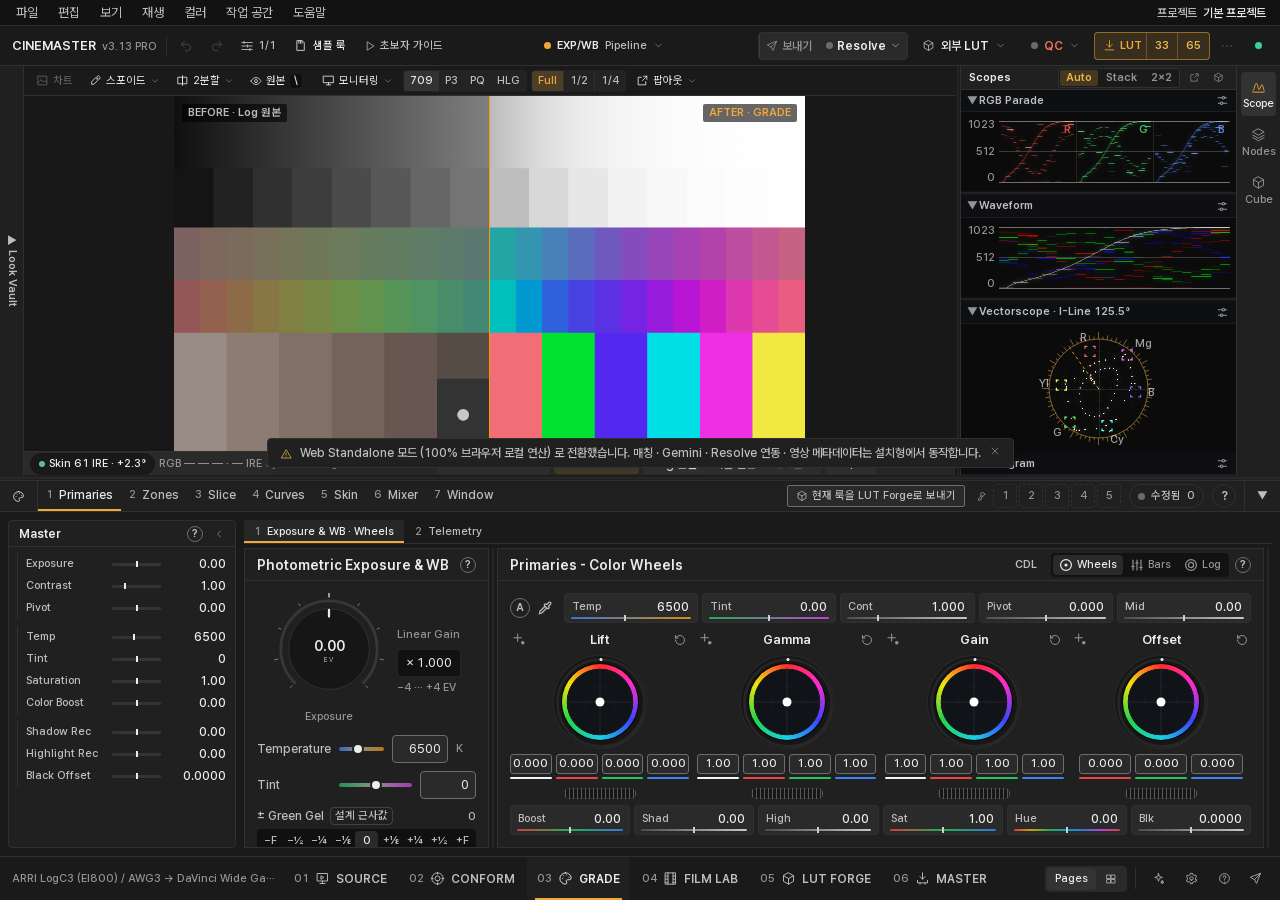
==== app/index.html @ ce05cde4 "홈페이지 v3.13" ====
<!doctype html>
<html lang="ko" class="dark">
  <head>
    <meta charset="UTF-8" />
    <meta name="viewport" content="width=device-width, initial-scale=1.0" />
    <meta name="theme-color" content="#0C0E12" />
    <meta name="description" content="CineMaster AI — AI 시네마 LUT 생성·마스터링. 설치 없이 브라우저에서도 동작합니다." />
    <link rel="icon" href="./favicon.ico" sizes="any" />
    <link rel="apple-touch-icon" href="./icon-192.png" />
    <link rel="manifest" href="./manifest.json" />
    <link rel="preload" href="./fonts/PretendardVariable.woff2" as="font" type="font/woff2" crossorigin />
    <link rel="stylesheet" href="./fonts/fonts.css" />
    <title>CineMaster AI</title>
    <script type="module" crossorigin src="./assets/index-DyFmtt_P.js"></script>
    <link rel="modulepreload" crossorigin href="./assets/react-3sQq0HIT.js">
    <link rel="modulepreload" crossorigin href="./assets/vendor-BOb9NCxB.js">
    <link rel="stylesheet" crossorigin href="./assets/index-ClUbNaU5.css">
  </head>
  <body class="bg-app text-zinc-200">
    <div id="root"></div>
  </body>
</html>
---- app/fonts/fonts.css ----
/* CineMaster AI 글꼴 (v3.8) — 앱에 함께 싣는다 (인터넷 없이도 같은 모양). 둘 다 SIL Open Font License 1.1 (같은 폴더의 LICENSE). */
@font-face {
  font-family: "Pretendard Variable";
  font-weight: 45 920;
  font-style: normal;
  font-display: swap;
  src: url("./PretendardVariable.woff2") format("woff2-variations"), url("./PretendardVariable.woff2") format("woff2");
}
@font-face {
  font-family: "JetBrains Mono";
  font-weight: 100 800;
  font-style: normal;
  font-display: swap;
  src: url("./JetBrainsMono-latin.woff2") format("woff2-variations"), url("./JetBrainsMono-latin.woff2") format("woff2");
}
---- app/assets/index-ClUbNaU5.css ----
*,:before,:after{--tw-border-spacing-x: 0;--tw-border-spacing-y: 0;--tw-translate-x: 0;--tw-translate-y: 0;--tw-rotate: 0;--tw-skew-x: 0;--tw-skew-y: 0;--tw-scale-x: 1;--tw-scale-y: 1;--tw-pan-x: ;--tw-pan-y: ;--tw-pinch-zoom: ;--tw-scroll-snap-strictness: proximity;--tw-gradient-from-position: ;--tw-gradient-via-position: ;--tw-gradient-to-position: ;--tw-ordinal: ;--tw-slashed-zero: ;--tw-numeric-figure: ;--tw-numeric-spacing: ;--tw-numeric-fraction: ;--tw-ring-inset: ;--tw-ring-offset-width: 0px;--tw-ring-offset-color: #fff;--tw-ring-color: rgb(59 130 246 / .5);--tw-ring-offset-shadow: 0 0 #0000;--tw-ring-shadow: 0 0 #0000;--tw-shadow: 0 0 #0000;--tw-shadow-colored: 0 0 #0000;--tw-blur: ;--tw-brightness: ;--tw-contrast: ;--tw-grayscale: ;--tw-hue-rotate: ;--tw-invert: ;--tw-saturate: ;--tw-sepia: ;--tw-drop-shadow: ;--tw-backdrop-blur: ;--tw-backdrop-brightness: ;--tw-backdrop-contrast: ;--tw-backdrop-grayscale: ;--tw-backdrop-hue-rotate: ;--tw-backdrop-invert: ;--tw-backdrop-opacity: ;--tw-backdrop-saturate: ;--tw-backdrop-sepia: ;--tw-contain-size: ;--tw-contain-layout: ;--tw-contain-paint: ;--tw-contain-style: }::backdrop{--tw-border-spacing-x: 0;--tw-border-spacing-y: 0;--tw-translate-x: 0;--tw-translate-y: 0;--tw-rotate: 0;--tw-skew-x: 0;--tw-skew-y: 0;--tw-scale-x: 1;--tw-scale-y: 1;--tw-pan-x: ;--tw-pan-y: ;--tw-pinch-zoom: ;--tw-scroll-snap-strictness: proximity;--tw-gradient-from-position: ;--tw-gradient-via-position: ;--tw-gradient-to-position: ;--tw-ordinal: ;--tw-slashed-zero: ;--tw-numeric-figure: ;--tw-numeric-spacing: ;--tw-numeric-fraction: ;--tw-ring-inset: ;--tw-ring-offset-width: 0px;--tw-ring-offset-color: #fff;--tw-ring-color: rgb(59 130 246 / .5);--tw-ring-offset-shadow: 0 0 #0000;--tw-ring-shadow: 0 0 #0000;--tw-shadow: 0 0 #0000;--tw-shadow-colored: 0 0 #0000;--tw-blur: ;--tw-brightness: ;--tw-contrast: ;--tw-grayscale: ;--tw-hue-rotate: ;--tw-invert: ;--tw-saturate: ;--tw-sepia: ;--tw-drop-shadow: ;--tw-backdrop-blur: ;--tw-backdrop-brightness: ;--tw-backdrop-contrast: ;--tw-backdrop-grayscale: ;--tw-backdrop-hue-rotate: ;--tw-backdrop-invert: ;--tw-backdrop-opacity: ;--tw-backdrop-saturate: ;--tw-backdrop-sepia: ;--tw-contain-size: ;--tw-contain-layout: ;--tw-contain-paint: ;--tw-contain-style: }*,:before,:after{box-sizing:border-box;border-width:0;border-style:solid;border-color:#e5e7eb}:before,:after{--tw-content: ""}html,:host{line-height:1.5;-webkit-text-size-adjust:100%;-moz-tab-size:4;-o-tab-size:4;tab-size:4;font-family:Pretendard Variable,Pretendard,Segoe UI Variable,Segoe UI,Malgun Gothic,system-ui,sans-serif;font-feature-settings:normal;font-variation-settings:normal;-webkit-tap-highlight-color:transparent}body{margin:0;line-height:inherit}hr{height:0;color:inherit;border-top-width:1px}abbr:where([title]){-webkit-text-decoration:underline dotted;text-decoration:underline dotted}h1,h2,h3,h4,h5,h6{font-size:inherit;font-weight:inherit}a{color:inherit;text-decoration:inherit}b,strong{font-weight:bolder}code,kbd,samp,pre{font-family:Pretendard Variable,Pretendard,Segoe UI Variable,Segoe UI,Malgun Gothic,system-ui,sans-serif;font-feature-settings:normal;font-variation-settings:normal;font-size:1em}small{font-size:80%}sub,sup{font-size:75%;line-height:0;position:relative;vertical-align:baseline}sub{bottom:-.25em}sup{top:-.5em}table{text-indent:0;border-color:inherit;border-collapse:collapse}button,input,optgroup,select,textarea{font-family:inherit;font-feature-settings:inherit;font-variation-settings:inherit;font-size:100%;font-weight:inherit;line-height:inherit;letter-spacing:inherit;color:inherit;margin:0;padding:0}button,select{text-transform:none}button,input:where([type=button]),input:where([type=reset]),input:where([type=submit]){-webkit-appearance:button;background-color:transparent;background-image:none}:-moz-focusring{outline:auto}:-moz-ui-invalid{box-shadow:none}progress{vertical-align:baseline}::-webkit-inner-spin-button,::-webkit-outer-spin-button{height:auto}[type=search]{-webkit-appearance:textfield;outline-offset:-2px}::-webkit-search-decoration{-webkit-appearance:none}::-webkit-file-upload-button{-webkit-appearance:button;font:inherit}summary{display:list-item}blockquote,dl,dd,h1,h2,h3,h4,h5,h6,hr,figure,p,pre{margin:0}fieldset{margin:0;padding:0}legend{padding:0}ol,ul,menu{list-style:none;margin:0;padding:0}dialog{padding:0}textarea{resize:vertical}input::-moz-placeholder,textarea::-moz-placeholder{opacity:1;color:#9ca3af}input::placeholder,textarea::placeholder{opacity:1;color:#9ca3af}button,[role=button]{cursor:pointer}:disabled{cursor:default}img,svg,video,canvas,audio,iframe,embed,object{display:block;vertical-align:middle}img,video{max-width:100%;height:auto}[hidden]:where(:not([hidden=until-found])){display:none}.\!container{width:100%!important}.container{width:100%}@media (min-width: 640px){.\!container{max-width:640px!important}.container{max-width:640px}}@media (min-width: 768px){.\!container{max-width:768px!important}.container{max-width:768px}}@media (min-width: 1024px){.\!container{max-width:1024px!important}.container{max-width:1024px}}@media (min-width: 1280px){.\!container{max-width:1280px!important}.container{max-width:1280px}}@media (min-width: 1536px){.\!container{max-width:1536px!important}.container{max-width:1536px}}.sr-only{position:absolute;width:1px;height:1px;padding:0;margin:-1px;overflow:hidden;clip:rect(0,0,0,0);white-space:nowrap;border-width:0}.pointer-events-none{pointer-events:none}.pointer-events-auto{pointer-events:auto}.visible{visibility:visible}.static{position:static}.fixed{position:fixed}.absolute{position:absolute}.relative{position:relative}.sticky{position:sticky}.inset-0{top:0;right:0;bottom:0;left:0}.inset-x-0{left:0;right:0}.inset-x-2{left:.5rem;right:.5rem}.inset-y-0{top:0;bottom:0}.bottom-0{bottom:0}.bottom-0\.5{bottom:.125rem}.bottom-1{bottom:.25rem}.bottom-2{bottom:.5rem}.bottom-4{bottom:1rem}.bottom-\[52px\]{bottom:52px}.left-0{left:0}.left-0\.5{left:.125rem}.left-1{left:.25rem}.left-1\.5{left:.375rem}.left-1\/2{left:50%}.left-2{left:.5rem}.left-3{left:.75rem}.left-\[18px\]{left:18px}.left-\[20px\]{left:20px}.left-\[3px\]{left:3px}.left-\[4px\]{left:4px}.left-\[5px\]{left:5px}.right-0{right:0}.right-0\.5{right:.125rem}.right-1{right:.25rem}.right-1\.5{right:.375rem}.right-2{right:.5rem}.right-3{right:.75rem}.right-\[5px\]{right:5px}.top-0{top:0}.top-0\.5{top:.125rem}.top-1{top:.25rem}.top-1\/2{top:50%}.top-2{top:.5rem}.top-3{top:.75rem}.top-8{top:2rem}.top-9{top:2.25rem}.top-\[112px\]{top:112px}.top-\[3px\]{top:3px}.top-\[56px\]{top:56px}.top-\[5px\]{top:5px}.top-\[6px\]{top:6px}.top-full{top:100%}.z-10{z-index:10}.z-20{z-index:20}.z-30{z-index:30}.z-40{z-index:40}.z-50{z-index:50}.z-\[60\]{z-index:60}.z-\[70\]{z-index:70}.z-\[80\]{z-index:80}.z-\[90\]{z-index:90}.col-span-full{grid-column:1 / -1}.col-start-2{grid-column-start:2}.-mx-2\.5{margin-left:-.625rem;margin-right:-.625rem}.mx-0\.5{margin-left:.125rem;margin-right:.125rem}.mx-1{margin-left:.25rem;margin-right:.25rem}.mx-2{margin-left:.5rem;margin-right:.5rem}.mx-\[1px\]{margin-left:1px;margin-right:1px}.my-0\.5{margin-top:.125rem;margin-bottom:.125rem}.my-1{margin-top:.25rem;margin-bottom:.25rem}.my-1\.5{margin-top:.375rem;margin-bottom:.375rem}.-mt-1{margin-top:-.25rem}.mb-0\.5{margin-bottom:.125rem}.mb-1{margin-bottom:.25rem}.mb-1\.5{margin-bottom:.375rem}.mb-2{margin-bottom:.5rem}.mb-3{margin-bottom:.75rem}.mb-4{margin-bottom:1rem}.mb-5{margin-bottom:1.25rem}.mb-8{margin-bottom:2rem}.ml-0\.5{margin-left:.125rem}.ml-1{margin-left:.25rem}.ml-2{margin-left:.5rem}.ml-auto{margin-left:auto}.mr-0\.5{margin-right:.125rem}.mr-1{margin-right:.25rem}.mr-auto{margin-right:auto}.mt-0\.5{margin-top:.125rem}.mt-1{margin-top:.25rem}.mt-1\.5{margin-top:.375rem}.mt-2{margin-top:.5rem}.mt-2\.5{margin-top:.625rem}.mt-3{margin-top:.75rem}.mt-4{margin-top:1rem}.mt-\[1px\]{margin-top:1px}.mt-\[3px\]{margin-top:3px}.mt-px{margin-top:1px}.block{display:block}.inline-block{display:inline-block}.inline{display:inline}.flex{display:flex}.inline-flex{display:inline-flex}.\!table{display:table!important}.table{display:table}.\!grid{display:grid!important}.grid{display:grid}.contents{display:contents}.hidden{display:none}.aspect-square{aspect-ratio:1 / 1}.aspect-video{aspect-ratio:16 / 9}.h-1{height:.25rem}.h-1\.5{height:.375rem}.h-10{height:2.5rem}.h-11{height:2.75rem}.h-12{height:3rem}.h-14{height:3.5rem}.h-2{height:.5rem}.h-2\.5{height:.625rem}.h-3{height:.75rem}.h-3\.5{height:.875rem}.h-32{height:8rem}.h-4{height:1rem}.h-5{height:1.25rem}.h-6{height:1.5rem}.h-7{height:1.75rem}.h-8{height:2rem}.h-9{height:2.25rem}.h-\[104px\]{height:104px}.h-\[10px\]{height:10px}.h-\[11px\]{height:11px}.h-\[132px\]{height:132px}.h-\[14px\]{height:14px}.h-\[18px\]{height:18px}.h-\[2\.5px\]{height:2.5px}.h-\[200px\]{height:200px}.h-\[20px\]{height:20px}.h-\[212px\]{height:212px}.h-\[22px\]{height:22px}.h-\[24px\]{height:24px}.h-\[26px\]{height:26px}.h-\[27px\]{height:27px}.h-\[28px\]{height:28px}.h-\[2px\]{height:2px}.h-\[30px\]{height:30px}.h-\[3px\]{height:3px}.h-\[44px\]{height:44px}.h-\[4px\]{height:4px}.h-\[52px\]{height:52px}.h-\[5px\]{height:5px}.h-\[64px\]{height:64px}.h-\[72px\]{height:72px}.h-\[78px\]{height:78px}.h-\[7px\]{height:7px}.h-\[86px\]{height:86px}.h-\[8px\]{height:8px}.h-\[92px\]{height:92px}.h-\[9px\]{height:9px}.h-full{height:100%}.h-px{height:1px}.max-h-64{max-height:16rem}.max-h-\[140px\]{max-height:140px}.max-h-\[150px\]{max-height:150px}.max-h-\[168px\]{max-height:168px}.max-h-\[180px\]{max-height:180px}.max-h-\[190px\]{max-height:190px}.max-h-\[340px\]{max-height:340px}.max-h-\[64vh\]{max-height:64vh}.max-h-\[70vh\]{max-height:70vh}.max-h-\[86vh\]{max-height:86vh}.max-h-\[92vh\]{max-height:92vh}.max-h-full{max-height:100%}.min-h-0{min-height:0px}.min-h-7{min-height:1.75rem}.min-h-8{min-height:2rem}.min-h-\[14px\]{min-height:14px}.min-h-\[16px\]{min-height:16px}.min-h-\[176px\]{min-height:176px}.min-h-\[18px\]{min-height:18px}.min-h-\[220px\]{min-height:220px}.min-h-\[236px\]{min-height:236px}.min-h-\[240px\]{min-height:240px}.min-h-\[30px\]{min-height:30px}.min-h-\[64px\]{min-height:64px}.min-h-\[72px\]{min-height:72px}.min-h-\[76px\]{min-height:76px}.min-h-\[88px\]{min-height:88px}.w-0{width:0px}.w-1\.5{width:.375rem}.w-11{width:2.75rem}.w-12{width:3rem}.w-14{width:3.5rem}.w-2{width:.5rem}.w-2\.5{width:.625rem}.w-20{width:5rem}.w-24{width:6rem}.w-28{width:7rem}.w-3{width:.75rem}.w-3\.5{width:.875rem}.w-4{width:1rem}.w-5{width:1.25rem}.w-6{width:1.5rem}.w-7{width:1.75rem}.w-8{width:2rem}.w-9{width:2.25rem}.w-\[110px\]{width:110px}.w-\[112px\]{width:112px}.w-\[11px\]{width:11px}.w-\[120px\]{width:120px}.w-\[124px\]{width:124px}.w-\[128px\]{width:128px}.w-\[132px\]{width:132px}.w-\[136px\]{width:136px}.w-\[140px\]{width:140px}.w-\[150px\]{width:150px}.w-\[168px\]{width:168px}.w-\[170px\]{width:170px}.w-\[176px\]{width:176px}.w-\[18px\]{width:18px}.w-\[190px\]{width:190px}.w-\[200px\]{width:200px}.w-\[20px\]{width:20px}.w-\[210px\]{width:210px}.w-\[214px\]{width:214px}.w-\[218px\]{width:218px}.w-\[220px\]{width:220px}.w-\[22px\]{width:22px}.w-\[230px\]{width:230px}.w-\[236px\]{width:236px}.w-\[250px\]{width:250px}.w-\[260px\]{width:260px}.w-\[264px\]{width:264px}.w-\[268px\]{width:268px}.w-\[270px\]{width:270px}.w-\[300px\]{width:300px}.w-\[320px\]{width:320px}.w-\[340px\]{width:340px}.w-\[380px\]{width:380px}.w-\[44px\]{width:44px}.w-\[46\%\]{width:46%}.w-\[46px\]{width:46px}.w-\[480px\]{width:480px}.w-\[48px\]{width:48px}.w-\[4px\]{width:4px}.w-\[52px\]{width:52px}.w-\[540px\]{width:540px}.w-\[54px\]{width:54px}.w-\[56px\]{width:56px}.w-\[58px\]{width:58px}.w-\[5px\]{width:5px}.w-\[62px\]{width:62px}.w-\[640px\]{width:640px}.w-\[64px\]{width:64px}.w-\[66px\]{width:66px}.w-\[70px\]{width:70px}.w-\[72px\]{width:72px}.w-\[74px\]{width:74px}.w-\[76px\]{width:76px}.w-\[780px\]{width:780px}.w-\[7px\]{width:7px}.w-\[820px\]{width:820px}.w-\[84px\]{width:84px}.w-\[92px\]{width:92px}.w-\[9px\]{width:9px}.w-\[clamp\(250px\,21vw\,340px\)\]{width:clamp(250px,21vw,340px)}.w-\[clamp\(270px\,23vw\,360px\)\]{width:clamp(270px,23vw,360px)}.w-full{width:100%}.w-max{width:-moz-max-content;width:max-content}.w-px{width:1px}.min-w-0{min-width:0px}.min-w-2{min-width:.5rem}.min-w-\[110px\]{min-width:110px}.min-w-\[116px\]{min-width:116px}.min-w-\[120px\]{min-width:120px}.min-w-\[150px\]{min-width:150px}.min-w-\[190px\]{min-width:190px}.min-w-\[220px\]{min-width:220px}.min-w-\[24px\]{min-width:24px}.min-w-\[260px\]{min-width:260px}.min-w-\[30px\]{min-width:30px}.min-w-\[76px\]{min-width:76px}.min-w-max{min-width:-moz-max-content;min-width:max-content}.max-w-\[150px\]{max-width:150px}.max-w-\[170px\]{max-width:170px}.max-w-\[190px\]{max-width:190px}.max-w-\[200px\]{max-width:200px}.max-w-\[220px\]{max-width:220px}.max-w-\[240px\]{max-width:240px}.max-w-\[260px\]{max-width:260px}.max-w-\[280px\]{max-width:280px}.max-w-\[40\%\]{max-width:40%}.max-w-\[44\%\]{max-width:44%}.max-w-\[460px\]{max-width:460px}.max-w-\[520px\]{max-width:520px}.max-w-\[52px\]{max-width:52px}.max-w-\[70\%\]{max-width:70%}.max-w-\[90\%\]{max-width:90%}.max-w-\[92\%\]{max-width:92%}.max-w-\[92vw\]{max-width:92vw}.max-w-\[94vw\]{max-width:94vw}.max-w-\[96vw\]{max-width:96vw}.max-w-\[min\(560px\,92vw\)\]{max-width:min(560px,92vw)}.max-w-full{max-width:100%}.flex-1{flex:1 1 0%}.flex-\[0_1_18\%\]{flex:0 1 18%}.flex-\[1_0_auto\]{flex:1 0 auto}.flex-\[1_1_0\%\]{flex:1 1 0%}.flex-\[1_1_420px\]{flex:1 1 420px}.shrink{flex-shrink:1}.shrink-0{flex-shrink:0}.shrink-\[3\]{flex-shrink:3}.basis-0{flex-basis:0px}.border-collapse{border-collapse:collapse}.-translate-x-1\/2{--tw-translate-x: -50%;transform:translate(var(--tw-translate-x),var(--tw-translate-y)) rotate(var(--tw-rotate)) skew(var(--tw-skew-x)) skewY(var(--tw-skew-y)) scaleX(var(--tw-scale-x)) scaleY(var(--tw-scale-y))}.-translate-y-1\/2{--tw-translate-y: -50%;transform:translate(var(--tw-translate-x),var(--tw-translate-y)) rotate(var(--tw-rotate)) skew(var(--tw-skew-x)) skewY(var(--tw-skew-y)) scaleX(var(--tw-scale-x)) scaleY(var(--tw-scale-y))}.transform{transform:translate(var(--tw-translate-x),var(--tw-translate-y)) rotate(var(--tw-rotate)) skew(var(--tw-skew-x)) skewY(var(--tw-skew-y)) scaleX(var(--tw-scale-x)) scaleY(var(--tw-scale-y))}.cursor-col-resize{cursor:col-resize}.cursor-crosshair{cursor:crosshair}.cursor-default{cursor:default}.cursor-ew-resize{cursor:ew-resize}.cursor-grab{cursor:grab}.cursor-move{cursor:move}.cursor-not-allowed{cursor:not-allowed}.cursor-ns-resize{cursor:ns-resize}.cursor-nwse-resize{cursor:nwse-resize}.cursor-pointer{cursor:pointer}.cursor-row-resize{cursor:row-resize}.touch-none{touch-action:none}.select-none{-webkit-user-select:none;-moz-user-select:none;user-select:none}.select-all{-webkit-user-select:all;-moz-user-select:all;user-select:all}.resize-none{resize:none}.resize-y{resize:vertical}.resize{resize:both}.list-decimal{list-style-type:decimal}.list-disc{list-style-type:disc}.auto-rows-min{grid-auto-rows:min-content}.grid-cols-1{grid-template-columns:repeat(1,minmax(0,1fr))}.grid-cols-2{grid-template-columns:repeat(2,minmax(0,1fr))}.grid-cols-3{grid-template-columns:repeat(3,minmax(0,1fr))}.grid-cols-4{grid-template-columns:repeat(4,minmax(0,1fr))}.grid-cols-5{grid-template-columns:repeat(5,minmax(0,1fr))}.grid-cols-6{grid-template-columns:repeat(6,minmax(0,1fr))}.grid-cols-\[16px_1fr_auto\]{grid-template-columns:16px 1fr auto}.grid-cols-\[20px_1fr\]{grid-template-columns:20px 1fr}.grid-cols-\[22px_1fr_22px\]{grid-template-columns:22px 1fr 22px}.grid-cols-\[52px_150px_minmax\(0\,1fr\)\]{grid-template-columns:52px 150px minmax(0,1fr)}.grid-cols-\[70px_1fr_1fr_1fr\]{grid-template-columns:70px 1fr 1fr 1fr}.grid-cols-\[70px_minmax\(0\,1fr\)_minmax\(0\,1fr\)\]{grid-template-columns:70px minmax(0,1fr) minmax(0,1fr)}.grid-cols-\[72px_1fr_auto\]{grid-template-columns:72px 1fr auto}.grid-cols-\[76px_1fr\]{grid-template-columns:76px 1fr}.grid-cols-\[76px_minmax\(0\,1\.2fr\)_110px_minmax\(0\,1\.6fr\)_24px\]{grid-template-columns:76px minmax(0,1.2fr) 110px minmax(0,1.6fr) 24px}.grid-cols-\[repeat\(auto-fill\,minmax\(120px\,1fr\)\)\]{grid-template-columns:repeat(auto-fill,minmax(120px,1fr))}.grid-cols-\[repeat\(auto-fill\,minmax\(150px\,1fr\)\)\]{grid-template-columns:repeat(auto-fill,minmax(150px,1fr))}.grid-cols-\[repeat\(auto-fill\,minmax\(200px\,1fr\)\)\]{grid-template-columns:repeat(auto-fill,minmax(200px,1fr))}.grid-rows-2{grid-template-rows:repeat(2,minmax(0,1fr))}.flex-row{flex-direction:row}.flex-col{flex-direction:column}.flex-wrap{flex-wrap:wrap}.content-start{align-content:flex-start}.items-start{align-items:flex-start}.items-end{align-items:flex-end}.items-center{align-items:center}.items-baseline{align-items:baseline}.items-stretch{align-items:stretch}.justify-end{justify-content:flex-end}.justify-center{justify-content:center}.justify-between{justify-content:space-between}.justify-around{justify-content:space-around}.gap-0\.5{gap:.125rem}.gap-1{gap:.25rem}.gap-1\.5{gap:.375rem}.gap-2{gap:.5rem}.gap-2\.5{gap:.625rem}.gap-3{gap:.75rem}.gap-4{gap:1rem}.gap-5{gap:1.25rem}.gap-\[2px\]{gap:2px}.gap-\[3px\]{gap:3px}.gap-\[4px\]{gap:4px}.gap-\[5px\]{gap:5px}.gap-px{gap:1px}.gap-x-1{-moz-column-gap:.25rem;column-gap:.25rem}.gap-x-1\.5{-moz-column-gap:.375rem;column-gap:.375rem}.gap-x-2{-moz-column-gap:.5rem;column-gap:.5rem}.gap-x-3{-moz-column-gap:.75rem;column-gap:.75rem}.gap-x-4{-moz-column-gap:1rem;column-gap:1rem}.gap-x-5{-moz-column-gap:1.25rem;column-gap:1.25rem}.gap-x-6{-moz-column-gap:1.5rem;column-gap:1.5rem}.gap-y-0\.5{row-gap:.125rem}.gap-y-1{row-gap:.25rem}.gap-y-1\.5{row-gap:.375rem}.gap-y-2{row-gap:.5rem}.gap-y-3{row-gap:.75rem}.gap-y-4{row-gap:1rem}.space-y-0\.5>:not([hidden])~:not([hidden]){--tw-space-y-reverse: 0;margin-top:calc(.125rem * calc(1 - var(--tw-space-y-reverse)));margin-bottom:calc(.125rem * var(--tw-space-y-reverse))}.space-y-1>:not([hidden])~:not([hidden]){--tw-space-y-reverse: 0;margin-top:calc(.25rem * calc(1 - var(--tw-space-y-reverse)));margin-bottom:calc(.25rem * var(--tw-space-y-reverse))}.space-y-1\.5>:not([hidden])~:not([hidden]){--tw-space-y-reverse: 0;margin-top:calc(.375rem * calc(1 - var(--tw-space-y-reverse)));margin-bottom:calc(.375rem * var(--tw-space-y-reverse))}.space-y-2>:not([hidden])~:not([hidden]){--tw-space-y-reverse: 0;margin-top:calc(.5rem * calc(1 - var(--tw-space-y-reverse)));margin-bottom:calc(.5rem * var(--tw-space-y-reverse))}.space-y-2\.5>:not([hidden])~:not([hidden]){--tw-space-y-reverse: 0;margin-top:calc(.625rem * calc(1 - var(--tw-space-y-reverse)));margin-bottom:calc(.625rem * var(--tw-space-y-reverse))}.space-y-px>:not([hidden])~:not([hidden]){--tw-space-y-reverse: 0;margin-top:calc(1px * calc(1 - var(--tw-space-y-reverse)));margin-bottom:calc(1px * var(--tw-space-y-reverse))}.self-start{align-self:flex-start}.self-center{align-self:center}.justify-self-end{justify-self:end}.overflow-auto{overflow:auto}.overflow-hidden{overflow:hidden}.overflow-visible{overflow:visible}.overflow-x-auto{overflow-x:auto}.overflow-y-auto{overflow-y:auto}.overflow-x-hidden{overflow-x:hidden}.overflow-y-hidden{overflow-y:hidden}.truncate{overflow:hidden;text-overflow:ellipsis;white-space:nowrap}.whitespace-normal{white-space:normal}.whitespace-nowrap{white-space:nowrap}.whitespace-pre{white-space:pre}.break-words{overflow-wrap:break-word}.break-all{word-break:break-all}.break-keep{word-break:keep-all}.\!rounded-\[3px\]{border-radius:3px!important}.rounded{border-radius:4px}.rounded-\[22\%\]{border-radius:22%}.rounded-\[2px\]{border-radius:2px}.rounded-\[3px\]{border-radius:3px}.rounded-\[4px\]{border-radius:4px}.rounded-full{border-radius:9999px}.rounded-lg{border-radius:6px}.rounded-md{border-radius:4px}.rounded-none{border-radius:0}.rounded-sm{border-radius:2px}.rounded-b-md{border-bottom-right-radius:4px;border-bottom-left-radius:4px}.border{border-width:1px}.border-0{border-width:0px}.border-2{border-width:2px}.border-y{border-top-width:1px;border-bottom-width:1px}.border-b{border-bottom-width:1px}.border-b-2{border-bottom-width:2px}.border-l{border-left-width:1px}.border-r{border-right-width:1px}.border-t{border-top-width:1px}.border-dashed{border-style:dashed}.\!border-accent2{--tw-border-opacity: 1 !important;border-color:rgb(125 179 240 / var(--tw-border-opacity, 1))!important}.\!border-ctl{--tw-border-opacity: 1 !important;border-color:rgb(110 110 110 / var(--tw-border-opacity, 1))!important}.\!border-transparent{border-color:transparent!important}.border-accent{--tw-border-opacity: 1;border-color:rgb(var(--cm-accent-rgb, 242 168 59) / var(--tw-border-opacity, 1))}.border-accent\/30{border-color:rgb(var(--cm-accent-rgb, 242 168 59) / .3)}.border-accent\/40{border-color:rgb(var(--cm-accent-rgb, 242 168 59) / .4)}.border-accent\/50{border-color:rgb(var(--cm-accent-rgb, 242 168 59) / .5)}.border-accent\/60{border-color:rgb(var(--cm-accent-rgb, 242 168 59) / .6)}.border-accent\/70{border-color:rgb(var(--cm-accent-rgb, 242 168 59) / .7)}.border-accent\/80{border-color:rgb(var(--cm-accent-rgb, 242 168 59) / .8)}.border-accent2\/40{border-color:#7db3f066}.border-accent2\/60{border-color:#7db3f099}.border-black\/40{border-color:#0006}.border-black\/50{border-color:#00000080}.border-ctl{--tw-border-opacity: 1;border-color:rgb(110 110 110 / var(--tw-border-opacity, 1))}.border-ctl\/60{border-color:#6e6e6e99}.border-err{--tw-border-opacity: 1;border-color:rgb(240 113 94 / var(--tw-border-opacity, 1))}.border-err\/40{border-color:#f0715e66}.border-err\/50{border-color:#f0715e80}.border-err\/60{border-color:#f0715e99}.border-fg2{--tw-border-opacity: 1;border-color:rgb(189 189 189 / var(--tw-border-opacity, 1))}.border-fg3{--tw-border-opacity: 1;border-color:rgb(148 148 148 / var(--tw-border-opacity, 1))}.border-info{--tw-border-opacity: 1;border-color:rgb(125 179 240 / var(--tw-border-opacity, 1))}.border-info\/60{border-color:#7db3f099}.border-line{--tw-border-opacity: 1;border-color:rgb(48 48 48 / var(--tw-border-opacity, 1))}.border-line\/40{border-color:#30303066}.border-line\/50{border-color:#30303080}.border-line\/60{border-color:#30303099}.border-ok{--tw-border-opacity: 1;border-color:rgb(92 192 138 / var(--tw-border-opacity, 1))}.border-ok\/40{border-color:#5cc08a66}.border-ok\/50{border-color:#5cc08a80}.border-ok\/60{border-color:#5cc08a99}.border-panel{--tw-border-opacity: 1;border-color:rgb(32 32 32 / var(--tw-border-opacity, 1))}.border-transparent{border-color:transparent}.border-warn{--tw-border-opacity: 1;border-color:rgb(230 184 74 / var(--tw-border-opacity, 1))}.border-warn\/30{border-color:#e6b84a4d}.border-warn\/40{border-color:#e6b84a66}.border-warn\/50{border-color:#e6b84a80}.border-white{--tw-border-opacity: 1;border-color:rgb(255 255 255 / var(--tw-border-opacity, 1))}.border-white\/15{border-color:#ffffff26}.border-white\/20{border-color:#fff3}.border-white\/5,.border-white\/\[0\.05\]{border-color:#ffffff0d}.border-white\/\[0\.06\]{border-color:#ffffff0f}.border-white\/\[0\.07\]{border-color:#ffffff12}.border-white\/\[0\.08\]{border-color:#ffffff14}.\!bg-accent{--tw-bg-opacity: 1 !important;background-color:rgb(var(--cm-accent-rgb, 242 168 59) / var(--tw-bg-opacity, 1))!important}.\!bg-accent2\/10{background-color:#7db3f01a!important}.\!bg-control{--tw-bg-opacity: 1 !important;background-color:rgb(42 42 42 / var(--tw-bg-opacity, 1))!important}.\!bg-transparent{background-color:transparent!important}.bg-\[\#0d0f13\]{--tw-bg-opacity: 1;background-color:rgb(13 15 19 / var(--tw-bg-opacity, 1))}.bg-\[\#121212\]{--tw-bg-opacity: 1;background-color:rgb(18 18 18 / var(--tw-bg-opacity, 1))}.bg-\[\#12241c\]{--tw-bg-opacity: 1;background-color:rgb(18 36 28 / var(--tw-bg-opacity, 1))}.bg-\[\#161616\]{--tw-bg-opacity: 1;background-color:rgb(22 22 22 / var(--tw-bg-opacity, 1))}.bg-\[\#202020\]{--tw-bg-opacity: 1;background-color:rgb(32 32 32 / var(--tw-bg-opacity, 1))}.bg-\[\#2a1416\]{--tw-bg-opacity: 1;background-color:rgb(42 20 22 / var(--tw-bg-opacity, 1))}.bg-accent{--tw-bg-opacity: 1;background-color:rgb(var(--cm-accent-rgb, 242 168 59) / var(--tw-bg-opacity, 1))}.bg-accent\/10{background-color:rgb(var(--cm-accent-rgb, 242 168 59) / .1)}.bg-accent\/15{background-color:rgb(var(--cm-accent-rgb, 242 168 59) / .15)}.bg-accent\/20{background-color:rgb(var(--cm-accent-rgb, 242 168 59) / .2)}.bg-accent\/25{background-color:rgb(var(--cm-accent-rgb, 242 168 59) / .25)}.bg-accent\/80{background-color:rgb(var(--cm-accent-rgb, 242 168 59) / .8)}.bg-accent\/\[0\.06\]{background-color:rgb(var(--cm-accent-rgb, 242 168 59) / .06)}.bg-accent\/\[0\.14\]{background-color:rgb(var(--cm-accent-rgb, 242 168 59) / .14)}.bg-accent2\/10{background-color:#7db3f01a}.bg-accent2\/15{background-color:#7db3f026}.bg-accent2\/20{background-color:#7db3f033}.bg-app{--tw-bg-opacity: 1;background-color:rgb(26 26 26 / var(--tw-bg-opacity, 1))}.bg-app\/50{background-color:#1a1a1a80}.bg-app\/60{background-color:#1a1a1a99}.bg-black{--tw-bg-opacity: 1;background-color:rgb(0 0 0 / var(--tw-bg-opacity, 1))}.bg-black\/20{background-color:#0003}.bg-black\/30{background-color:#0000004d}.bg-black\/35{background-color:#00000059}.bg-black\/40{background-color:#0006}.bg-black\/45{background-color:#00000073}.bg-black\/50{background-color:#00000080}.bg-black\/55{background-color:#0000008c}.bg-black\/60{background-color:#0009}.bg-black\/65{background-color:#000000a6}.bg-black\/70{background-color:#000000b3}.bg-black\/75{background-color:#000000bf}.bg-black\/80{background-color:#000c}.bg-black\/85{background-color:#000000d9}.bg-canvas{--tw-bg-opacity: 1;background-color:rgb(18 18 18 / var(--tw-bg-opacity, 1))}.bg-control{--tw-bg-opacity: 1;background-color:rgb(42 42 42 / var(--tw-bg-opacity, 1))}.bg-control\/40{background-color:#2a2a2a66}.bg-ctl{--tw-bg-opacity: 1;background-color:rgb(110 110 110 / var(--tw-bg-opacity, 1))}.bg-err{--tw-bg-opacity: 1;background-color:rgb(240 113 94 / var(--tw-bg-opacity, 1))}.bg-err\/10{background-color:#f0715e1a}.bg-err\/15{background-color:#f0715e26}.bg-err\/25{background-color:#f0715e40}.bg-err\/30{background-color:#f0715e4d}.bg-err\/40{background-color:#f0715e66}.bg-err\/80{background-color:#f0715ecc}.bg-fg{--tw-bg-opacity: 1;background-color:rgb(236 236 236 / var(--tw-bg-opacity, 1))}.bg-fg\/80{background-color:#ecececcc}.bg-fg2{--tw-bg-opacity: 1;background-color:rgb(189 189 189 / var(--tw-bg-opacity, 1))}.bg-fg2\/70{background-color:#bdbdbdb3}.bg-fg3{--tw-bg-opacity: 1;background-color:rgb(148 148 148 / var(--tw-bg-opacity, 1))}.bg-hover{--tw-bg-opacity: 1;background-color:rgb(51 51 51 / var(--tw-bg-opacity, 1))}.bg-info{--tw-bg-opacity: 1;background-color:rgb(125 179 240 / var(--tw-bg-opacity, 1))}.bg-info\/15{background-color:#7db3f026}.bg-info\/25{background-color:#7db3f040}.bg-line{--tw-bg-opacity: 1;background-color:rgb(48 48 48 / var(--tw-bg-opacity, 1))}.bg-ok{--tw-bg-opacity: 1;background-color:rgb(92 192 138 / var(--tw-bg-opacity, 1))}.bg-ok\/10{background-color:#5cc08a1a}.bg-ok\/15{background-color:#5cc08a26}.bg-ok\/25{background-color:#5cc08a40}.bg-ok\/30{background-color:#5cc08a4d}.bg-panel{--tw-bg-opacity: 1;background-color:rgb(32 32 32 / var(--tw-bg-opacity, 1))}.bg-panel\/60{background-color:#20202099}.bg-transparent{background-color:transparent}.bg-warn{--tw-bg-opacity: 1;background-color:rgb(230 184 74 / var(--tw-bg-opacity, 1))}.bg-warn\/10{background-color:#e6b84a1a}.bg-warn\/15{background-color:#e6b84a26}.bg-white{--tw-bg-opacity: 1;background-color:rgb(255 255 255 / var(--tw-bg-opacity, 1))}.bg-white\/10{background-color:#ffffff1a}.bg-white\/90{background-color:#ffffffe6}.bg-white\/\[0\.04\]{background-color:#ffffff0a}.bg-white\/\[0\.06\]{background-color:#ffffff0f}.bg-white\/\[0\.07\]{background-color:#ffffff12}.bg-white\/\[0\.08\]{background-color:#ffffff14}.bg-white\/\[0\.12\]{background-color:#ffffff1f}.bg-white\/\[0\.1\]{background-color:#ffffff1a}.object-contain{-o-object-fit:contain;object-fit:contain}.object-cover{-o-object-fit:cover;object-fit:cover}.object-fill{-o-object-fit:fill;object-fit:fill}.p-0{padding:0}.p-0\.5{padding:.125rem}.p-1{padding:.25rem}.p-1\.5{padding:.375rem}.p-2{padding:.5rem}.p-2\.5{padding:.625rem}.p-3{padding:.75rem}.p-4{padding:1rem}.p-5{padding:1.25rem}.p-6{padding:1.5rem}.p-\[1px\]{padding:1px}.p-\[2px\]{padding:2px}.p-\[3px\]{padding:3px}.\!px-0{padding-left:0!important;padding-right:0!important}.\!px-1{padding-left:.25rem!important;padding-right:.25rem!important}.\!px-1\.5{padding-left:.375rem!important;padding-right:.375rem!important}.\!py-0{padding-top:0!important;padding-bottom:0!important}.\!py-0\.5{padding-top:.125rem!important;padding-bottom:.125rem!important}.\!py-\[1px\]{padding-top:1px!important;padding-bottom:1px!important}.\!py-\[2px\]{padding-top:2px!important;padding-bottom:2px!important}.px-0{padding-left:0;padding-right:0}.px-0\.5{padding-left:.125rem;padding-right:.125rem}.px-1{padding-left:.25rem;padding-right:.25rem}.px-1\.5{padding-left:.375rem;padding-right:.375rem}.px-2{padding-left:.5rem;padding-right:.5rem}.px-2\.5{padding-left:.625rem;padding-right:.625rem}.px-3{padding-left:.75rem;padding-right:.75rem}.px-3\.5{padding-left:.875rem;padding-right:.875rem}.px-4{padding-left:1rem;padding-right:1rem}.px-5{padding-left:1.25rem;padding-right:1.25rem}.px-7{padding-left:1.75rem;padding-right:1.75rem}.px-\[3px\]{padding-left:3px;padding-right:3px}.px-\[4px\]{padding-left:4px;padding-right:4px}.py-0\.5{padding-top:.125rem;padding-bottom:.125rem}.py-1{padding-top:.25rem;padding-bottom:.25rem}.py-1\.5{padding-top:.375rem;padding-bottom:.375rem}.py-2{padding-top:.5rem;padding-bottom:.5rem}.py-2\.5{padding-top:.625rem;padding-bottom:.625rem}.py-3{padding-top:.75rem;padding-bottom:.75rem}.py-4{padding-top:1rem;padding-bottom:1rem}.py-5{padding-top:1.25rem;padding-bottom:1.25rem}.py-6{padding-top:1.5rem;padding-bottom:1.5rem}.py-\[1px\]{padding-top:1px;padding-bottom:1px}.py-\[2px\]{padding-top:2px;padding-bottom:2px}.py-\[3px\]{padding-top:3px;padding-bottom:3px}.py-\[5px\]{padding-top:5px;padding-bottom:5px}.py-px{padding-top:1px;padding-bottom:1px}.pb-0\.5{padding-bottom:.125rem}.pb-1{padding-bottom:.25rem}.pb-1\.5{padding-bottom:.375rem}.pb-2{padding-bottom:.5rem}.pb-3{padding-bottom:.75rem}.pl-1{padding-left:.25rem}.pl-1\.5{padding-left:.375rem}.pl-2{padding-left:.5rem}.pl-2\.5{padding-left:.625rem}.pl-3{padding-left:.75rem}.pl-4{padding-left:1rem}.pl-5{padding-left:1.25rem}.pl-6{padding-left:1.5rem}.pr-0\.5{padding-right:.125rem}.pr-1{padding-right:.25rem}.pr-1\.5{padding-right:.375rem}.pr-2{padding-right:.5rem}.pr-3{padding-right:.75rem}.pr-4{padding-right:1rem}.pt-0\.5{padding-top:.125rem}.pt-1{padding-top:.25rem}.pt-1\.5{padding-top:.375rem}.pt-2{padding-top:.5rem}.pt-3{padding-top:.75rem}.pt-\[12vh\]{padding-top:12vh}.text-left{text-align:left}.\!text-center{text-align:center!important}.text-center{text-align:center}.text-right{text-align:right}.align-middle{vertical-align:middle}.align-\[-1px\]{vertical-align:-1px}.align-\[-2px\]{vertical-align:-2px}.font-mono,.font-sans{font-family:Pretendard Variable,Pretendard,Segoe UI Variable,Segoe UI,Malgun Gothic,system-ui,sans-serif}.\!text-body{font-size:13px!important;line-height:20px!important;font-weight:400!important}.\!text-label{font-size:12px!important;line-height:16px!important;font-weight:500!important}.\!text-meta{font-size:11px!important;line-height:14px!important;font-weight:500!important}.text-\[26px\]{font-size:26px}.text-body{font-size:13px;line-height:20px;font-weight:400}.text-label{font-size:12px;line-height:16px;font-weight:500}.text-meta{font-size:11px;line-height:14px;font-weight:500}.text-title-dialog{font-size:20px;line-height:28px;font-weight:600}.text-title-page{font-size:16px;line-height:24px;font-weight:600}.text-title-panel{font-size:14px;line-height:20px;font-weight:600}.font-medium{font-weight:500}.font-normal{font-weight:400}.font-semibold{font-weight:600}.normal-case{text-transform:none}.tabular-nums{--tw-numeric-spacing: tabular-nums;font-variant-numeric:var(--tw-ordinal) var(--tw-slashed-zero) var(--tw-numeric-figure) var(--tw-numeric-spacing) var(--tw-numeric-fraction)}.leading-4{line-height:1rem}.leading-\[1\.3\]{line-height:1.3}.leading-\[1\.45\]{line-height:1.45}.leading-\[1\.4\]{line-height:1.4}.leading-\[1\.5\]{line-height:1.5}.leading-\[1\.6\]{line-height:1.6}.leading-\[14px\]{line-height:14px}.leading-\[16px\]{line-height:16px}.leading-\[18px\]{line-height:18px}.leading-none{line-height:1}.leading-relaxed{line-height:1.625}.leading-snug{line-height:1.375}.leading-tight{line-height:1.25}.\!text-fg{--tw-text-opacity: 1 !important;color:rgb(236 236 236 / var(--tw-text-opacity, 1))!important}.\!text-on-accent{--tw-text-opacity: 1 !important;color:rgb(20 20 20 / var(--tw-text-opacity, 1))!important}.\!text-warn{--tw-text-opacity: 1 !important;color:rgb(230 184 74 / var(--tw-text-opacity, 1))!important}.text-accent{--tw-text-opacity: 1;color:rgb(var(--cm-accent-rgb, 242 168 59) / var(--tw-text-opacity, 1))}.text-err{--tw-text-opacity: 1;color:rgb(240 113 94 / var(--tw-text-opacity, 1))}.text-err\/70{color:#f0715eb3}.text-fg{--tw-text-opacity: 1;color:rgb(236 236 236 / var(--tw-text-opacity, 1))}.text-fg2{--tw-text-opacity: 1;color:rgb(189 189 189 / var(--tw-text-opacity, 1))}.text-fg3{--tw-text-opacity: 1;color:rgb(148 148 148 / var(--tw-text-opacity, 1))}.text-info{--tw-text-opacity: 1;color:rgb(125 179 240 / var(--tw-text-opacity, 1))}.text-ok{--tw-text-opacity: 1;color:rgb(92 192 138 / var(--tw-text-opacity, 1))}.text-on-accent{--tw-text-opacity: 1;color:rgb(20 20 20 / var(--tw-text-opacity, 1))}.text-warn{--tw-text-opacity: 1;color:rgb(230 184 74 / var(--tw-text-opacity, 1))}.text-warn\/80{color:#e6b84acc}.text-warn\/90{color:#e6b84ae6}.text-zinc-200{--tw-text-opacity: 1;color:rgb(236 236 236 / var(--tw-text-opacity, 1))}.underline{text-decoration-line:underline}.line-through{text-decoration-line:line-through}.decoration-dotted{text-decoration-style:dotted}.underline-offset-2{text-underline-offset:2px}.accent-\[rgb\(var\(--cm-accent-rgb\,242_168_59\)\)\]{accent-color:rgb(var(--cm-accent-rgb,242 168 59))}.accent-ok{accent-color:#5CC08A}.accent-warn{accent-color:#E6B84A}.accent-zinc-300{accent-color:#BDBDBD}.opacity-0{opacity:0}.opacity-40{opacity:.4}.opacity-70{opacity:.7}.opacity-80{opacity:.8}.\!shadow-none{--tw-shadow: 0 0 #0000 !important;--tw-shadow-colored: 0 0 #0000 !important;box-shadow:var(--tw-ring-offset-shadow, 0 0 #0000),var(--tw-ring-shadow, 0 0 #0000),var(--tw-shadow)!important}.shadow{--tw-shadow: 0 1px 3px 0 rgb(0 0 0 / .1), 0 1px 2px -1px rgb(0 0 0 / .1);--tw-shadow-colored: 0 1px 3px 0 var(--tw-shadow-color), 0 1px 2px -1px var(--tw-shadow-color);box-shadow:var(--tw-ring-offset-shadow, 0 0 #0000),var(--tw-ring-shadow, 0 0 #0000),var(--tw-shadow)}.shadow-2xl{--tw-shadow: 0 25px 50px -12px rgb(0 0 0 / .25);--tw-shadow-colored: 0 25px 50px -12px var(--tw-shadow-color);box-shadow:var(--tw-ring-offset-shadow, 0 0 #0000),var(--tw-ring-shadow, 0 0 #0000),var(--tw-shadow)}.shadow-\[0_10px_28px_rgba\(0\,0\,0\,0\.55\)\]{--tw-shadow: 0 10px 28px rgba(0,0,0,.55);--tw-shadow-colored: 0 10px 28px var(--tw-shadow-color);box-shadow:var(--tw-ring-offset-shadow, 0 0 #0000),var(--tw-ring-shadow, 0 0 #0000),var(--tw-shadow)}.shadow-\[0_12px_32px_rgba\(0\,0\,0\,0\.6\)\]{--tw-shadow: 0 12px 32px rgba(0,0,0,.6);--tw-shadow-colored: 0 12px 32px var(--tw-shadow-color);box-shadow:var(--tw-ring-offset-shadow, 0 0 #0000),var(--tw-ring-shadow, 0 0 #0000),var(--tw-shadow)}.shadow-\[0_12px_32px_rgba\(0\,0\,0\,0\.7\)\]{--tw-shadow: 0 12px 32px rgba(0,0,0,.7);--tw-shadow-colored: 0 12px 32px var(--tw-shadow-color);box-shadow:var(--tw-ring-offset-shadow, 0 0 #0000),var(--tw-ring-shadow, 0 0 #0000),var(--tw-shadow)}.shadow-\[0_12px_32px_rgba\(0\,0\,0\,0\.75\)\]{--tw-shadow: 0 12px 32px rgba(0,0,0,.75);--tw-shadow-colored: 0 12px 32px var(--tw-shadow-color);box-shadow:var(--tw-ring-offset-shadow, 0 0 #0000),var(--tw-ring-shadow, 0 0 #0000),var(--tw-shadow)}.shadow-\[0_18px_48px_rgba\(0\,0\,0\,0\.6\)\]{--tw-shadow: 0 18px 48px rgba(0,0,0,.6);--tw-shadow-colored: 0 18px 48px var(--tw-shadow-color);box-shadow:var(--tw-ring-offset-shadow, 0 0 #0000),var(--tw-ring-shadow, 0 0 #0000),var(--tw-shadow)}.shadow-\[0_18px_50px_rgba\(0\,0\,0\,0\.7\)\]{--tw-shadow: 0 18px 50px rgba(0,0,0,.7);--tw-shadow-colored: 0 18px 50px var(--tw-shadow-color);box-shadow:var(--tw-ring-offset-shadow, 0 0 #0000),var(--tw-ring-shadow, 0 0 #0000),var(--tw-shadow)}.shadow-\[0_8px_24px_rgba\(0\,0\,0\,0\.6\)\]{--tw-shadow: 0 8px 24px rgba(0,0,0,.6);--tw-shadow-colored: 0 8px 24px var(--tw-shadow-color);box-shadow:var(--tw-ring-offset-shadow, 0 0 #0000),var(--tw-ring-shadow, 0 0 #0000),var(--tw-shadow)}.shadow-\[inset_0_-2px_0_rgb\(var\(--cm-accent-rgb\,242_168_59\)\)\]{--tw-shadow: inset 0 -2px 0 rgb(var(--cm-accent-rgb,242 168 59));--tw-shadow-colored: inset 0 -2px 0 var(--tw-shadow-color);box-shadow:var(--tw-ring-offset-shadow, 0 0 #0000),var(--tw-ring-shadow, 0 0 #0000),var(--tw-shadow)}.shadow-lg{--tw-shadow: 0 10px 15px -3px rgb(0 0 0 / .1), 0 4px 6px -4px rgb(0 0 0 / .1);--tw-shadow-colored: 0 10px 15px -3px var(--tw-shadow-color), 0 4px 6px -4px var(--tw-shadow-color);box-shadow:var(--tw-ring-offset-shadow, 0 0 #0000),var(--tw-ring-shadow, 0 0 #0000),var(--tw-shadow)}.shadow-xl{--tw-shadow: 0 20px 25px -5px rgb(0 0 0 / .1), 0 8px 10px -6px rgb(0 0 0 / .1);--tw-shadow-colored: 0 20px 25px -5px var(--tw-shadow-color), 0 8px 10px -6px var(--tw-shadow-color);box-shadow:var(--tw-ring-offset-shadow, 0 0 #0000),var(--tw-ring-shadow, 0 0 #0000),var(--tw-shadow)}.outline-none{outline:2px solid transparent;outline-offset:2px}.outline{outline-style:solid}.outline-1{outline-width:1px}.outline-fg2{outline-color:#bdbdbd}.ring{--tw-ring-offset-shadow: var(--tw-ring-inset) 0 0 0 var(--tw-ring-offset-width) var(--tw-ring-offset-color);--tw-ring-shadow: var(--tw-ring-inset) 0 0 0 calc(3px + var(--tw-ring-offset-width)) var(--tw-ring-color);box-shadow:var(--tw-ring-offset-shadow),var(--tw-ring-shadow),var(--tw-shadow, 0 0 #0000)}.ring-1{--tw-ring-offset-shadow: var(--tw-ring-inset) 0 0 0 var(--tw-ring-offset-width) var(--tw-ring-offset-color);--tw-ring-shadow: var(--tw-ring-inset) 0 0 0 calc(1px + var(--tw-ring-offset-width)) var(--tw-ring-color);box-shadow:var(--tw-ring-offset-shadow),var(--tw-ring-shadow),var(--tw-shadow, 0 0 #0000)}.ring-black\/60{--tw-ring-color: rgb(0 0 0 / .6)}.ring-black\/70{--tw-ring-color: rgb(0 0 0 / .7)}.blur{--tw-blur: blur(8px);filter:var(--tw-blur) var(--tw-brightness) var(--tw-contrast) var(--tw-grayscale) var(--tw-hue-rotate) var(--tw-invert) var(--tw-saturate) var(--tw-sepia) var(--tw-drop-shadow)}.grayscale{--tw-grayscale: grayscale(100%);filter:var(--tw-blur) var(--tw-brightness) var(--tw-contrast) var(--tw-grayscale) var(--tw-hue-rotate) var(--tw-invert) var(--tw-saturate) var(--tw-sepia) var(--tw-drop-shadow)}.invert{--tw-invert: invert(100%);filter:var(--tw-blur) var(--tw-brightness) var(--tw-contrast) var(--tw-grayscale) var(--tw-hue-rotate) var(--tw-invert) var(--tw-saturate) var(--tw-sepia) var(--tw-drop-shadow)}.filter{filter:var(--tw-blur) var(--tw-brightness) var(--tw-contrast) var(--tw-grayscale) var(--tw-hue-rotate) var(--tw-invert) var(--tw-saturate) var(--tw-sepia) var(--tw-drop-shadow)}.transition-all{transition-property:all;transition-timing-function:cubic-bezier(.4,0,.2,1);transition-duration:.15s}.transition-colors{transition-property:color,background-color,border-color,text-decoration-color,fill,stroke;transition-timing-function:cubic-bezier(.4,0,.2,1);transition-duration:.15s}.duration-100{transition-duration:.1s}.\[justify-content\:safe_center\]{justify-content:safe center}.\[overflow-wrap\:anywhere\]{overflow-wrap:anywhere}:root{--cm-bg-viewer: #121212;--cm-bg-app: #1a1a1a;--cm-bg-panel: #202020;--cm-bg-control: #2a2a2a;--cm-bg-hover: #333333;--cm-line-divider: #303030;--cm-line-control: #6e6e6e;--cm-line-focus-panel: #4a4a4a;--cm-fg: #ececec;--cm-fg2: #bdbdbd;--cm-fg3: #949494;--cm-fg-off: #6b6b6b;--cm-on-accent: #141414;--cm-ok: #5cc08a;--cm-warn: #e6b84a;--cm-err: #f0715e;--cm-info: #7db3f0;--cm-focus: #ffffff;--cm-radius-ctl: 4px;--cm-radius-float: 6px;--cm-shadow-float: 0 8px 24px rgb(0 0 0 / .5);--cm-scope-bg: #0b0b0b;--cm-scope-grid: #3a3a3a}html,body,#root{height:100%}body{margin:0;font-size:13px;-webkit-font-smoothing:antialiased;overflow:hidden}body{background:var(--cm-bg-app);color:var(--cm-fg);font-size:13px;line-height:20px;word-break:keep-all;font-feature-settings:"tnum" 1,"case" 1;font-weight:400;-moz-osx-font-smoothing:grayscale}.font-mono,code,kbd{font-feature-settings:"tnum" 1,"case" 1;font-variant-numeric:tabular-nums;letter-spacing:0}::-moz-selection{background:#f2a83b59}::selection{background:#f2a83b59}:focus-visible{outline:2px solid var(--cm-focus);outline-offset:2px}@media (prefers-reduced-motion: reduce){*,*:before,*:after{transition-duration:.01ms!important;animation-duration:.01ms!important;animation-iteration-count:1!important}}.cm-card{background:var(--cm-bg-panel);border:1px solid var(--cm-line-divider)}.cm-ctl{background:var(--cm-bg-control);border:1px solid var(--cm-line-control)}.cm-ctl:hover:not(:disabled){background:var(--cm-bg-hover);border-color:var(--cm-fg3)}.cm-led{display:inline-block;width:7px;height:7px;border-radius:9999px;background:var(--cm-fg-off);flex:none}.cm-led[data-on=true]{background:var(--led, var(--cm-ok))}.cm-led[data-on=warn]{background:var(--cm-accent, #f2a83b)}input[type=range].cm-range{-webkit-appearance:none;-moz-appearance:none;appearance:none;position:absolute;top:0;right:0;bottom:0;left:0;width:100%;height:100%;margin:0;opacity:0;cursor:ew-resize}input[type=range].cm-range:disabled{cursor:default}.cm-num{cursor:ew-resize}.cm-num:focus{cursor:text}input[type=number]::-webkit-inner-spin-button,input[type=number]::-webkit-outer-spin-button{-webkit-appearance:none;margin:0}input[type=number]{-moz-appearance:textfield}.cm-scroll::-webkit-scrollbar{width:8px;height:8px}.cm-scroll::-webkit-scrollbar-thumb{background:var(--cm-bg-hover);border-radius:4px}.cm-scroll::-webkit-scrollbar-track{background:transparent}input[type=range].cm-plain-range{-webkit-appearance:none;-moz-appearance:none;appearance:none;height:16px;margin:0;background:transparent;cursor:ew-resize}input[type=range].cm-plain-range::-webkit-slider-runnable-track{height:4px;border-radius:2px;background:var(--cm-line-control)}input[type=range].cm-plain-range::-moz-range-track{height:4px;border-radius:2px;background:var(--cm-line-control)}input[type=range].cm-plain-range::-webkit-slider-thumb{-webkit-appearance:none;width:13px;height:13px;margin-top:-5px;border-radius:50%;border:2px solid var(--cm-bg-panel);background:var(--cm-accent, #f2a83b)}input[type=range].cm-plain-range::-moz-range-thumb{width:11px;height:11px;border-radius:50%;border:2px solid var(--cm-bg-panel);background:var(--cm-accent, #f2a83b)}input[type=range].cm-plain-range:focus-visible{outline:1px solid var(--cm-accent, #f2a83b);outline-offset:3px}[data-viewport-bare=feed] [data-viewport-hud],[data-viewport-bare=scopes] [data-viewport-hud],[data-viewport-bare=feed] [data-viewport-extra],[data-viewport-bare=scopes] [data-viewport-extra],[data-viewport-bare=feed] [data-viewport-frame]>:not(canvas),[data-viewport-bare=scopes] [data-viewport-frame]>:not(canvas){display:none!important}[data-viewport-bare=feed] [data-viewport-frame]{cursor:default}.cm-hud{background:var(--cm-bg-app);container-type:inline-size;container-name:hud}.cm-hud>*{flex:none}.cm-hud-btn{display:inline-flex;flex:none;height:22px;align-items:center;gap:4px;padding:0 6px;border-radius:var(--cm-radius-ctl);font-size:11px;white-space:nowrap}.cm-hud-btn:hover:not(:disabled){background:#ffffff12}.cm-hud-btn:disabled{opacity:.35}.cm-hud [role=group],.cm-hud .inline-flex.overflow-hidden{height:22px;align-items:stretch;border-color:transparent;border-radius:var(--cm-radius-ctl);background:#ffffff0a}.cm-hud [role=group]>*,.cm-hud .inline-flex.overflow-hidden>*{display:inline-flex;align-items:center;border-color:var(--cm-line-divider);padding-top:0;padding-bottom:0}.cm-hud .bg-app{background-color:transparent}.cm-hud .bg-app:hover:not(:disabled){background-color:#ffffff12}.cm-hud .border{border-color:transparent}.cm-hud-status-bar{background:var(--cm-bg-control)}.cm-hud-status-bar [role=group],.cm-hud-status-bar .inline-flex.overflow-hidden,.cm-hud-status-bar button{height:20px}.cm-hud-status-bar [role=group]>*,.cm-hud-status-bar .inline-flex.overflow-hidden>*{height:100%}.cm-hud-status-bar>button{display:inline-flex;align-items:center;padding:0 6px;border-radius:var(--cm-radius-ctl);font-size:11px}.cm-hud-short{display:none}@container hud (max-width: 880px){.cm-hud-label{display:none}.cm-hud-short{display:inline}.cm-hud-status{display:none}}@container hud (max-width: 660px){.cm-hud-probe{display:none}}@container hud (max-width: 520px){.cm-hud-low{display:none}}[data-viewport-bare=feed] [data-viewport-status],[data-viewport-bare=scopes] [data-viewport-status]{display:none!important}.cm-help{display:inline-flex;flex:none;align-items:center;justify-content:center;padding:0;border-radius:9999px;border:1px solid var(--cm-line-control);background:transparent;color:var(--cm-fg2);font-family:Pretendard Variable,Pretendard,Segoe UI,sans-serif;font-variant-numeric:tabular-nums;font-size:11px;font-weight:600;line-height:1;cursor:pointer;transition:border-color .12s,color .12s,background-color .12s}.cm-help:hover,.cm-help[data-help-open=true]{border-color:var(--cm-fg);color:var(--cm-fg);background:var(--cm-bg-hover)}.cm-help-pop{position:fixed;z-index:95;padding:12px 14px 13px;border-radius:var(--cm-radius-float);border:1px solid var(--cm-line-focus-panel);background:var(--cm-bg-control);box-shadow:var(--cm-shadow-float);color:var(--cm-fg2);font-size:13px;line-height:20px;word-break:keep-all;overflow-wrap:break-word;max-height:calc(100vh - 16px);overflow-y:auto}.cm-help-title{margin:0 0 5px;font-size:11px;font-weight:500;color:var(--cm-fg3)}.cm-help-summary{margin:0;font-size:13px;font-weight:600;color:var(--cm-fg)}.cm-help-tips{margin:8px 0 0;padding:8px 0 0;border-top:1px solid var(--cm-line-divider);list-style:none;display:grid;gap:4px}.cm-help-tips li{position:relative;padding-left:11px}.cm-help-tips li:before{content:"";position:absolute;left:1px;top:.72em;width:4px;height:4px;border-radius:9999px;background:var(--cm-fg3)}.cm-help-keys{margin:9px 0 0;padding:8px 0 0;border-top:1px solid var(--cm-line-divider);display:grid;gap:5px}.cm-help-keys>div{display:flex;align-items:center;justify-content:space-between;gap:10px}.cm-help-keys dt,.cm-help-keys dd{margin:0}.cm-help-keys dd{min-width:0;text-align:right;color:var(--cm-fg2)}.cm-help-former{margin:2px 0 0;font-size:11px;color:var(--cm-fg3)}.cm-help-foot{display:flex;align-items:center;justify-content:space-between;gap:8px;margin-top:8px;padding-top:8px;border-top:1px solid var(--cm-line-divider)}.cm-help-more{min-width:0;font-size:11px;color:var(--cm-fg3)}.cm-help-guide{margin-left:auto;flex:none;font-size:12px;font-weight:500;color:var(--cm-fg);text-decoration:underline;text-underline-offset:2px}.cm-help-guide:hover{color:rgb(var(--cm-accent-rgb, 242 168 59))}.cm-kbd{display:inline-flex;align-items:center;justify-content:center;min-width:20px;height:19px;padding:0 5px;border-radius:4px;border:1px solid var(--cm-line-control);background:#ffffff0f;color:var(--cm-fg);font-family:Pretendard Variable,Pretendard,Segoe UI,sans-serif;font-variant-numeric:tabular-nums;font-size:11px;font-weight:600;line-height:1;white-space:nowrap}.cm-capsule{border-radius:var(--cm-radius-ctl);border:1px solid var(--cm-line-divider);background:var(--cm-bg-control);overflow:hidden}.cm-capsule>button{height:100%}.cm-pipeline{padding:2px 3px;border-radius:var(--cm-radius-ctl);background:#00000040}.cm-pipeline [data-node]{height:24px}.cm-sr{position:absolute;width:1px;height:1px;margin:-1px;padding:0;overflow:hidden;clip-path:inset(50%);white-space:nowrap;border:0;opacity:0;pointer-events:none}.cm-header[data-header-status=dot] .cm-status{position:relative;width:28px;justify-content:center;padding:0}.cm-header[data-header-status=dot] .cm-status-text{position:absolute;width:1px;height:1px;overflow:hidden;clip-path:inset(50%);white-space:nowrap}.cm-enc{position:relative;display:flex;flex:1 1 0;min-width:0;align-items:center;justify-content:space-between;gap:4px;padding:0 7px 3px;cursor:ew-resize;-webkit-user-select:none;-moz-user-select:none;user-select:none;touch-action:none;border-left:1px solid var(--cm-line-divider);container-type:inline-size}.cm-enc:hover{background:#ffffff09}.cm-enc-label{display:flex;min-width:0;flex:0 1 auto;align-items:center;gap:4px;overflow:hidden;white-space:nowrap;font-size:11px;font-weight:500;color:var(--cm-fg2)}.cm-enc-on .cm-enc-label{color:var(--cm-fg)}.cm-enc-long,.cm-enc-short{min-width:0;overflow:hidden;text-overflow:ellipsis}.cm-enc-short{display:none}.cm-enc-value{display:flex;flex:none;align-items:baseline;gap:2px}.cm-enc-unit{font-size:11px;color:var(--cm-fg3)}.cm-enc-gauge{position:absolute;left:6px;right:6px;bottom:3px;height:2px;border-radius:1px;background:#000000a6}.cm-enc-fill{position:absolute;top:0;height:100%;border-radius:1px;background:var(--enc, #f2a83b)}.cm-enc-tick{position:absolute;top:-2px;width:1px;height:6px;margin-left:-.5px;background:var(--cm-fg3)}.cm-enc-knob{position:absolute;top:-2px;width:2px;height:6px;margin-left:-1px;background:var(--cm-fg)}@container (max-width: 132px){.cm-enc-long{display:none}.cm-enc-short{display:inline}}@container (max-width: 96px){.cm-enc-unit{display:none}}.cm-subtabs{border-radius:var(--cm-radius-ctl);background:#00000059;padding:2px}.cm-subtab,.cm-subtab-on{background:var(--cm-bg-control);color:var(--cm-fg);box-shadow:inset 0 -2px rgb(var(--cm-accent-rgb, 242 168 59))}.cm-subtab:hover{background:#ffffff0d;color:var(--cm-fg)}.cm-subtab-on{background:var(--cm-bg-control);color:var(--cm-fg);box-shadow:inset 0 -2px rgb(var(--cm-accent-rgb, 242 168 59))}.cm-col>*{flex:1 1 0;min-width:0}.cm-eyebrow{font-size:11px;font-weight:500;color:var(--cm-fg3);white-space:nowrap}.cm-slot{border-radius:var(--cm-radius-ctl);border:1px solid var(--cm-line-divider);background:var(--cm-bg-panel);transition:border-color .12s}.cm-slot:hover{border-color:var(--cm-line-control)}.cm-well{border-radius:4px;background:var(--cm-bg-control)}.cm-well-empty{border:1px dashed var(--cm-line-control);transition:border-color .12s,background-color .12s}button.cm-well-empty:hover,.cm-slot:hover .cm-well-empty{border-color:var(--cm-line-control)}.cm-btn{display:inline-flex;flex:none;height:24px;align-items:center;gap:5px;padding:0 9px;border-radius:4px;border:1px solid var(--cm-line-control);background:var(--cm-bg-control);color:var(--cm-fg);font-size:12px;font-weight:500;white-space:nowrap;transition:border-color .12s,background-color .12s,color .12s}.cm-btn:hover:not(:disabled){border-color:var(--cm-line-control);background:#ffffff14;color:var(--cm-fg)}.cm-btn:disabled{cursor:not-allowed;opacity:.45}.cm-btn-dashed{border-style:dashed;background:transparent;color:var(--cm-fg2)}.cm-btn-row{width:100%;min-width:0;height:26px;justify-content:flex-start;overflow:hidden;text-overflow:ellipsis}.cm-btn-primary{display:inline-flex;align-items:center;justify-content:center;gap:6px;padding:0 10px;border-radius:4px;border:1px solid transparent;background:rgb(var(--cm-accent-rgb, 242 168 59));color:var(--cm-on-accent);font-size:12px;font-weight:600;white-space:nowrap;transition:background-color .12s,filter .12s}.cm-btn-primary.cm-btn-row{justify-content:flex-start;font-size:12px}.cm-btn-primary:hover:not(:disabled){filter:brightness(1.07)}.cm-btn-primary:disabled{cursor:not-allowed;border-color:var(--cm-line-divider);background:#ffffff08;color:var(--cm-fg3)}.cm-btn-blue{display:inline-flex;align-items:center;justify-content:center;gap:6px;padding:0 8px;border-radius:4px;border:1px solid var(--cm-line-control);background:var(--cm-bg-control);color:var(--cm-fg);font-size:12px;font-weight:600;white-space:nowrap;transition:background-color .12s}.cm-btn-blue:hover:not(:disabled){background:var(--cm-bg-hover)}.cm-btn-blue:disabled{cursor:not-allowed;border-color:var(--cm-line-divider);background:#ffffff08;color:var(--cm-fg3)}.cm-field{height:26px;padding:0 8px;border-radius:4px;border:1px solid var(--cm-line-control);background:var(--cm-bg-control);color:var(--cm-fg);font-size:12px;outline:none}.cm-field:focus{border-color:rgb(var(--cm-accent-rgb, 242 168 59) / .8)}.cm-seg{display:inline-flex;min-height:26px;flex-wrap:wrap;max-width:100%;padding:2px;gap:2px;border-radius:4px;border:1px solid var(--cm-line-divider);background:var(--cm-bg-control)}.cm-seg>button{min-height:20px;padding:0 9px;border-radius:3px;font-size:11px;white-space:nowrap;color:var(--cm-fg2)}.cm-seg>button:hover{color:var(--cm-fg)}.cm-seg>button[aria-pressed=true]{background:#ffffff1a;color:var(--cm-fg)}.cm-slot .cm-ctl{background:var(--cm-bg-control)}.cm-export-form{container-type:inline-size}.cm-export-sliders{display:grid;grid-template-columns:minmax(0,1fr) minmax(0,1fr);gap:4px 14px}@container (max-width: 520px){.cm-export-sliders{grid-template-columns:minmax(0,1fr)}}input[type=checkbox]:not(.peer){-moz-appearance:none;appearance:none;-webkit-appearance:none;width:13px;height:13px;flex:none;border-radius:3px;border:1px solid var(--cm-line-control);background:var(--cm-bg-control);cursor:pointer;vertical-align:-2px}input[type=checkbox]:not(.peer):checked{border-color:rgb(var(--cm-accent-rgb, 242 168 59));background:rgb(var(--cm-accent-rgb, 242 168 59)) url("data:image/svg+xml,%3Csvg xmlns='http://www.w3.org/2000/svg' viewBox='0 0 12 12' fill='none' stroke='%230b0c0f' stroke-width='2' stroke-linecap='round' stroke-linejoin='round'%3E%3Cpath d='M2.5 6.2 5 8.6l4.5-5'/%3E%3C/svg%3E") center / 11px no-repeat}input[type=checkbox]:not(.peer):disabled{cursor:not-allowed;opacity:.4}.cm-pill{border-radius:4px;border:1px solid var(--cm-line-divider);background:var(--cm-bg-control);overflow:hidden}.cm-pill .cm-enc{border-left:0}.cm-pill .cm-enc-gauge{opacity:.85}.cm-clip-led{position:absolute;top:6px;width:6px;height:6px;border-radius:9999px;background:var(--cm-bg-hover)}.cm-clip-led[data-on=true]{background:var(--led, var(--cm-err))}.cm-btn-glow{display:flex;align-items:center;justify-content:center;gap:6px;min-height:30px;padding:0 10px;border-radius:4px;border:1px solid var(--cm-line-control);background:var(--cm-bg-control);color:var(--cm-fg);font-size:12px;font-weight:600;white-space:nowrap;transition:background-color .12s,border-color .12s}.cm-btn-glow:hover:not(:disabled){border-color:var(--cm-fg3);background:var(--cm-bg-hover)}.cm-btn-glow:disabled{opacity:.5}.cm-thumb{container-type:inline-size}@container (max-width: 108px){.cm-drop-text{display:none}}.cm-guide,.cm-guide *{word-break:keep-all;overflow-wrap:break-word}.cm-guide-body{max-width:720px;font-size:13px;line-height:1.72;color:var(--cm-fg2)}.cm-guide-h1{margin:0 0 4px;font-size:20px;font-weight:600;letter-spacing:-.01em;color:var(--cm-fg)}.cm-guide-lede{margin:0 0 18px;padding-bottom:14px;border-bottom:1px solid var(--cm-line-divider);font-size:13px;color:var(--cm-fg2)}.cm-guide-section{margin-bottom:26px}.cm-guide-h2{margin:0 0 10px;font-size:14px;font-weight:600;color:var(--cm-fg)}.cm-guide-p{margin:0 0 10px}.cm-mark{border-radius:2px;background:rgb(var(--cm-accent-rgb, 242 168 59) / .32);color:var(--cm-fg);padding:0 1px}.cm-guide-steps{margin:0 0 14px;padding:0;list-style:none;display:grid;gap:6px}.cm-guide-steps li{display:flex;gap:12px;padding:10px 12px;border-radius:var(--cm-radius-ctl);border:1px solid var(--cm-line-divider);background:var(--cm-bg-panel)}.cm-step-num{display:flex;flex:none;width:24px;height:24px;align-items:center;justify-content:center;border-radius:9999px;background:rgb(var(--cm-accent-rgb, 242 168 59));color:var(--cm-on-accent);font-family:Pretendard Variable,Pretendard,Segoe UI,sans-serif;font-variant-numeric:tabular-nums;font-size:12px;font-weight:600}.cm-guide-steps .cm-step-num{color:var(--cm-on-accent)}.cm-guide-steps strong,.cm-guide-cards strong{display:block;margin-bottom:1px;font-weight:600;color:var(--cm-fg)}.cm-guide-steps span,.cm-guide-cards span{color:var(--cm-fg2)}.cm-guide-cards{margin:0 0 14px;padding:0;list-style:none;display:grid;grid-template-columns:repeat(2,minmax(0,1fr));gap:6px}.cm-guide-cards li{padding:9px 12px;border-radius:var(--cm-radius-ctl);border:1px solid var(--cm-line-divider);background:var(--cm-bg-panel)}@container (max-width: 560px){.cm-guide-cards{grid-template-columns:minmax(0,1fr)}}.cm-callout{display:flex;gap:10px;margin:0 0 14px;padding:10px 12px;border-radius:var(--cm-radius-ctl);border:1px solid var(--cm-line-divider);background:var(--cm-bg-control);color:var(--cm-fg)}.cm-callout p{margin:0}.cm-callout strong{color:var(--cm-fg)}.cm-callout-warn{border-color:var(--cm-warn);color:var(--cm-fg)}.cm-guide-table-wrap{margin:0 0 14px;border-radius:var(--cm-radius-ctl);border:1px solid var(--cm-line-divider);overflow:hidden}.cm-guide-table{width:100%;border-collapse:collapse;font-size:12px}.cm-guide-table th{padding:8px 12px;background:var(--cm-bg-control);text-align:left;font-size:11px;font-weight:600;color:var(--cm-fg2)}.cm-guide-table td{padding:8px 12px;border-top:1px solid var(--cm-line-divider);vertical-align:top;line-height:1.6;color:var(--cm-fg2)}.cm-guide-table tbody tr:nth-child(2n) td{background:#ffffff05}.cm-guide-td-key{white-space:nowrap;font-weight:600;color:var(--cm-fg)!important}.cm-copy{display:inline-flex;width:22px;height:22px;align-items:center;justify-content:center;border-radius:4px;color:var(--cm-fg3);opacity:0}tr:hover .cm-copy,.cm-copy:focus-visible{opacity:1}.cm-copy:hover{background:#ffffff14;color:var(--cm-fg)}.cm-guide-keys{display:grid;grid-template-columns:repeat(2,minmax(0,1fr));gap:14px 22px}.cm-guide-keyrow{display:grid;grid-template-columns:minmax(0,.9fr) minmax(0,1.1fr);gap:10px;align-items:center;padding:5px 0;border-top:1px solid var(--cm-line-divider);font-size:12px;line-height:1.5}[data-manual-body]{container-type:inline-size}@container (max-width: 620px){.cm-guide-keys{grid-template-columns:minmax(0,1fr)}}.cm-zone-matrix{display:grid;grid-template-columns:repeat(3,minmax(0,1fr));grid-template-rows:repeat(2,minmax(78px,1fr));gap:6px}.cm-zone-cell{display:flex;min-width:0;min-height:0;flex-direction:column;overflow:hidden;border-radius:var(--cm-radius-ctl);border:1px solid var(--cm-line-divider);background:var(--cm-bg-panel)}.cm-zone-knobs{display:grid;min-height:0;flex:1 1 auto;grid-template-columns:repeat(6,minmax(0,1fr));grid-auto-rows:minmax(24px,1fr);gap:3px;padding:0 5px 5px}.cm-zone-knobs>.cm-enc{grid-column:span 2;max-height:34px;border:1px solid var(--cm-line-divider);border-radius:4px;background:var(--cm-bg-control)}.cm-zone-knobs>.cm-enc:nth-child(n+4){grid-column:span 3}.cm-basic{display:flex;width:228px;flex:none;flex-direction:column;overflow:hidden;border-radius:var(--cm-radius-ctl);border:1px solid var(--cm-line-divider);background:var(--cm-bg-panel)}.cm-basic-body{min-height:0;flex:1 1 auto;overflow-y:auto;padding:6px 8px 4px}.cm-basic-group{display:flex;flex-direction:column;margin-bottom:7px;border-left:1px solid var(--cm-line-divider)}.cm-basic-group:last-child{margin-bottom:0}.cm-basic-group>.cm-enc{flex:none;height:22px;gap:8px;padding:0 0 0 8px;border-left:0;border-radius:0 3px 3px 0}.cm-basic-group>.cm-enc .cm-enc-label{flex:none;width:78px;font-size:11px}.cm-basic-group>.cm-enc .cm-enc-gauge{position:relative;order:2;left:auto;right:auto;bottom:auto;flex:1 1 auto;height:3px;background:#ffffff17}.cm-basic-group>.cm-enc .cm-enc-value{order:3;width:58px;justify-content:flex-end}.cm-basic-group>.cm-enc .cm-enc-unit{display:none}.cm-subtabs{border-radius:0;background:none;padding:0;border-bottom:1px solid var(--cm-line-divider)}.cm-subtab,.cm-subtab-on{flex:0 1 auto!important;justify-content:flex-start!important;border-radius:0;padding-left:10px;padding-right:10px}.cm-subtab{background:transparent;color:var(--cm-fg2);box-shadow:none}.cm-subtab:hover{background:#ffffff0a;color:var(--cm-fg)}.cm-subtab-on{background:#ffffff0f;color:var(--cm-fg)}.cm-wheel-size{margin-inline:auto;max-width:100%}body[data-reordering]{cursor:grabbing!important;-webkit-user-select:none;-moz-user-select:none;user-select:none}body[data-reordering] *{cursor:grabbing!important}[data-reorder-dragging=true]{background:rgb(var(--cm-accent-rgb, 242 168 59) / .16)!important;color:#fafafa!important}.cm-basic-group>.cm-enc .cm-enc-label{cursor:grab}.cm-basic-group[data-reorder-active]>.cm-enc{transition:none}p,li,dd{overflow-wrap:break-word}.cm-header .cm-ctl{border-color:transparent;border-radius:var(--cm-radius-ctl);background:transparent}.cm-header .cm-ctl:hover:not(:disabled){border-color:transparent;background:var(--cm-bg-hover)}.cm-header .cm-ctl[aria-pressed=true],.cm-header .cm-ctl[aria-expanded=true]{background:var(--cm-bg-control)}.cm-header .cm-pipeline{padding:0;background:transparent}.file\:mr-2::file-selector-button{margin-right:.5rem}.file\:rounded-\[3px\]::file-selector-button{border-radius:3px}.file\:border-0::file-selector-button{border-width:0px}.file\:bg-control::file-selector-button{--tw-bg-opacity: 1;background-color:rgb(42 42 42 / var(--tw-bg-opacity, 1))}.file\:px-2::file-selector-button{padding-left:.5rem;padding-right:.5rem}.file\:py-\[3px\]::file-selector-button{padding-top:3px;padding-bottom:3px}.file\:text-body::file-selector-button{font-size:13px;line-height:20px;font-weight:400}.file\:text-fg::file-selector-button{--tw-text-opacity: 1;color:rgb(236 236 236 / var(--tw-text-opacity, 1))}.placeholder\:font-sans::-moz-placeholder{font-family:Pretendard Variable,Pretendard,Segoe UI Variable,Segoe UI,Malgun Gothic,system-ui,sans-serif}.placeholder\:font-sans::placeholder{font-family:Pretendard Variable,Pretendard,Segoe UI Variable,Segoe UI,Malgun Gothic,system-ui,sans-serif}.placeholder\:text-fg3::-moz-placeholder{--tw-text-opacity: 1;color:rgb(148 148 148 / var(--tw-text-opacity, 1))}.placeholder\:text-fg3::placeholder{--tw-text-opacity: 1;color:rgb(148 148 148 / var(--tw-text-opacity, 1))}.first\:mt-0:first-child{margin-top:0}.last\:border-b-0:last-child{border-bottom-width:0px}.empty\:hidden:empty{display:none}.focus-within\:border-accent\/70:focus-within{border-color:rgb(var(--cm-accent-rgb, 242 168 59) / .7)}.hover\:\!border-white\/20:hover{border-color:#fff3!important}.hover\:border-accent:hover{--tw-border-opacity: 1;border-color:rgb(var(--cm-accent-rgb, 242 168 59) / var(--tw-border-opacity, 1))}.hover\:border-ctl:hover{--tw-border-opacity: 1;border-color:rgb(110 110 110 / var(--tw-border-opacity, 1))}.hover\:border-fg3:hover{--tw-border-opacity: 1;border-color:rgb(148 148 148 / var(--tw-border-opacity, 1))}.hover\:border-info:hover{--tw-border-opacity: 1;border-color:rgb(125 179 240 / var(--tw-border-opacity, 1))}.hover\:border-line:hover{--tw-border-opacity: 1;border-color:rgb(48 48 48 / var(--tw-border-opacity, 1))}.hover\:border-ok:hover{--tw-border-opacity: 1;border-color:rgb(92 192 138 / var(--tw-border-opacity, 1))}.hover\:border-white:hover{--tw-border-opacity: 1;border-color:rgb(255 255 255 / var(--tw-border-opacity, 1))}.hover\:bg-accent\/25:hover{background-color:rgb(var(--cm-accent-rgb, 242 168 59) / .25)}.hover\:bg-accent\/30:hover{background-color:rgb(var(--cm-accent-rgb, 242 168 59) / .3)}.hover\:bg-app:hover{--tw-bg-opacity: 1;background-color:rgb(26 26 26 / var(--tw-bg-opacity, 1))}.hover\:bg-app\/60:hover{background-color:#1a1a1a99}.hover\:bg-black:hover{--tw-bg-opacity: 1;background-color:rgb(0 0 0 / var(--tw-bg-opacity, 1))}.hover\:bg-control:hover{--tw-bg-opacity: 1;background-color:rgb(42 42 42 / var(--tw-bg-opacity, 1))}.hover\:bg-control\/50:hover{background-color:#2a2a2a80}.hover\:bg-control\/60:hover{background-color:#2a2a2a99}.hover\:bg-control\/70:hover{background-color:#2a2a2ab3}.hover\:bg-err:hover{--tw-bg-opacity: 1;background-color:rgb(240 113 94 / var(--tw-bg-opacity, 1))}.hover\:bg-err\/25:hover{background-color:#f0715e40}.hover\:bg-fg2:hover{--tw-bg-opacity: 1;background-color:rgb(189 189 189 / var(--tw-bg-opacity, 1))}.hover\:bg-hover:hover{--tw-bg-opacity: 1;background-color:rgb(51 51 51 / var(--tw-bg-opacity, 1))}.hover\:bg-info\/25:hover{background-color:#7db3f040}.hover\:bg-ok\/25:hover{background-color:#5cc08a40}.hover\:bg-panel:hover{--tw-bg-opacity: 1;background-color:rgb(32 32 32 / var(--tw-bg-opacity, 1))}.hover\:bg-panel\/60:hover{background-color:#20202099}.hover\:bg-warn:hover{--tw-bg-opacity: 1;background-color:rgb(230 184 74 / var(--tw-bg-opacity, 1))}.hover\:bg-white:hover{--tw-bg-opacity: 1;background-color:rgb(255 255 255 / var(--tw-bg-opacity, 1))}.hover\:bg-white\/10:hover{background-color:#ffffff1a}.hover\:bg-white\/5:hover{background-color:#ffffff0d}.hover\:bg-white\/\[0\.04\]:hover{background-color:#ffffff0a}.hover\:bg-white\/\[0\.06\]:hover{background-color:#ffffff0f}.hover\:text-accent:hover{--tw-text-opacity: 1;color:rgb(var(--cm-accent-rgb, 242 168 59) / var(--tw-text-opacity, 1))}.hover\:text-err:hover{--tw-text-opacity: 1;color:rgb(240 113 94 / var(--tw-text-opacity, 1))}.hover\:text-fg:hover{--tw-text-opacity: 1;color:rgb(236 236 236 / var(--tw-text-opacity, 1))}.hover\:text-fg2:hover{--tw-text-opacity: 1;color:rgb(189 189 189 / var(--tw-text-opacity, 1))}.hover\:text-ok:hover{--tw-text-opacity: 1;color:rgb(92 192 138 / var(--tw-text-opacity, 1))}.hover\:text-on-accent:hover{--tw-text-opacity: 1;color:rgb(20 20 20 / var(--tw-text-opacity, 1))}.hover\:underline:hover{text-decoration-line:underline}.hover\:opacity-100:hover{opacity:1}.hover\:ring-white:hover{--tw-ring-opacity: 1;--tw-ring-color: rgb(255 255 255 / var(--tw-ring-opacity, 1))}.hover\:brightness-110:hover{--tw-brightness: brightness(1.1);filter:var(--tw-blur) var(--tw-brightness) var(--tw-contrast) var(--tw-grayscale) var(--tw-hue-rotate) var(--tw-invert) var(--tw-saturate) var(--tw-sepia) var(--tw-drop-shadow)}.focus\:\!border-accent:focus{--tw-border-opacity: 1 !important;border-color:rgb(var(--cm-accent-rgb, 242 168 59) / var(--tw-border-opacity, 1))!important}.focus\:border-accent:focus{--tw-border-opacity: 1;border-color:rgb(var(--cm-accent-rgb, 242 168 59) / var(--tw-border-opacity, 1))}.focus\:border-err:focus{--tw-border-opacity: 1;border-color:rgb(240 113 94 / var(--tw-border-opacity, 1))}.focus\:border-ok:focus{--tw-border-opacity: 1;border-color:rgb(92 192 138 / var(--tw-border-opacity, 1))}.focus\:\!bg-black\/50:focus{background-color:#00000080!important}.focus\:\!bg-black\/60:focus{background-color:#0009!important}.focus\:bg-control:focus{--tw-bg-opacity: 1;background-color:rgb(42 42 42 / var(--tw-bg-opacity, 1))}.focus\:text-fg:focus{--tw-text-opacity: 1;color:rgb(236 236 236 / var(--tw-text-opacity, 1))}.focus\:outline-none:focus{outline:2px solid transparent;outline-offset:2px}.focus-visible\:ring-1:focus-visible{--tw-ring-offset-shadow: var(--tw-ring-inset) 0 0 0 var(--tw-ring-offset-width) var(--tw-ring-offset-color);--tw-ring-shadow: var(--tw-ring-inset) 0 0 0 calc(1px + var(--tw-ring-offset-width)) var(--tw-ring-color);box-shadow:var(--tw-ring-offset-shadow),var(--tw-ring-shadow),var(--tw-shadow, 0 0 #0000)}.focus-visible\:ring-2:focus-visible{--tw-ring-offset-shadow: var(--tw-ring-inset) 0 0 0 var(--tw-ring-offset-width) var(--tw-ring-offset-color);--tw-ring-shadow: var(--tw-ring-inset) 0 0 0 calc(2px + var(--tw-ring-offset-width)) var(--tw-ring-color);box-shadow:var(--tw-ring-offset-shadow),var(--tw-ring-shadow),var(--tw-shadow, 0 0 #0000)}.focus-visible\:ring-inset:focus-visible{--tw-ring-inset: inset}.focus-visible\:ring-accent:focus-visible{--tw-ring-opacity: 1;--tw-ring-color: rgb(var(--cm-accent-rgb, 242 168 59) / var(--tw-ring-opacity, 1))}.focus-visible\:ring-accent\/60:focus-visible{--tw-ring-color: rgb(var(--cm-accent-rgb, 242 168 59) / .6)}.active\:cursor-grabbing:active{cursor:grabbing}.disabled\:cursor-not-allowed:disabled{cursor:not-allowed}.disabled\:border-line:disabled{--tw-border-opacity: 1;border-color:rgb(48 48 48 / var(--tw-border-opacity, 1))}.disabled\:bg-hover:disabled{--tw-bg-opacity: 1;background-color:rgb(51 51 51 / var(--tw-bg-opacity, 1))}.disabled\:text-fg2:disabled{--tw-text-opacity: 1;color:rgb(189 189 189 / var(--tw-text-opacity, 1))}.disabled\:text-fg3:disabled{--tw-text-opacity: 1;color:rgb(148 148 148 / var(--tw-text-opacity, 1))}.disabled\:opacity-30:disabled{opacity:.3}.disabled\:opacity-35:disabled{opacity:.35}.disabled\:opacity-40:disabled{opacity:.4}.disabled\:opacity-50:disabled{opacity:.5}.disabled\:hover\:bg-transparent:hover:disabled{background-color:transparent}.group:hover .group-hover\:block{display:block}.group:hover .group-hover\:h-\[2px\]{height:2px}.group:hover .group-hover\:w-\[2px\]{width:2px}.group:hover .group-hover\:bg-accent{--tw-bg-opacity: 1;background-color:rgb(var(--cm-accent-rgb, 242 168 59) / var(--tw-bg-opacity, 1))}.group:hover .group-hover\:text-fg{--tw-text-opacity: 1;color:rgb(236 236 236 / var(--tw-text-opacity, 1))}.group:focus-visible .group-focus-visible\:bg-accent2{--tw-bg-opacity: 1;background-color:rgb(125 179 240 / var(--tw-bg-opacity, 1))}.group:active .group-active\:h-\[2px\]{height:2px}.group:active .group-active\:w-\[2px\]{width:2px}.group:active .group-active\:bg-accent{--tw-bg-opacity: 1;background-color:rgb(var(--cm-accent-rgb, 242 168 59) / var(--tw-bg-opacity, 1))}@media (min-width: 640px){.sm\:col-span-2{grid-column:span 2 / span 2}.sm\:grid-cols-2{grid-template-columns:repeat(2,minmax(0,1fr))}}@media (min-width: 768px){.md\:grid-cols-2{grid-template-columns:repeat(2,minmax(0,1fr))}}@media (min-width: 1280px){.xl\:inline{display:inline}}.\[\&\>\*\:first-child\]\:mt-auto>*:first-child{margin-top:auto}.\[\&\>\*\:last-child\]\:mb-auto>*:last-child{margin-bottom:auto}.\[\&\>\*\]\:min-w-0>*{min-width:0px}.\[\&\>button\]\:min-w-0>button{min-width:0px}.\[\&\>button\]\:flex-1>button{flex:1 1 0%}.\[\&\>button\]\:shrink-0>button{flex-shrink:0}.\[\&_\.cm-btn\]\:h-\[22px\] .cm-btn{height:22px}
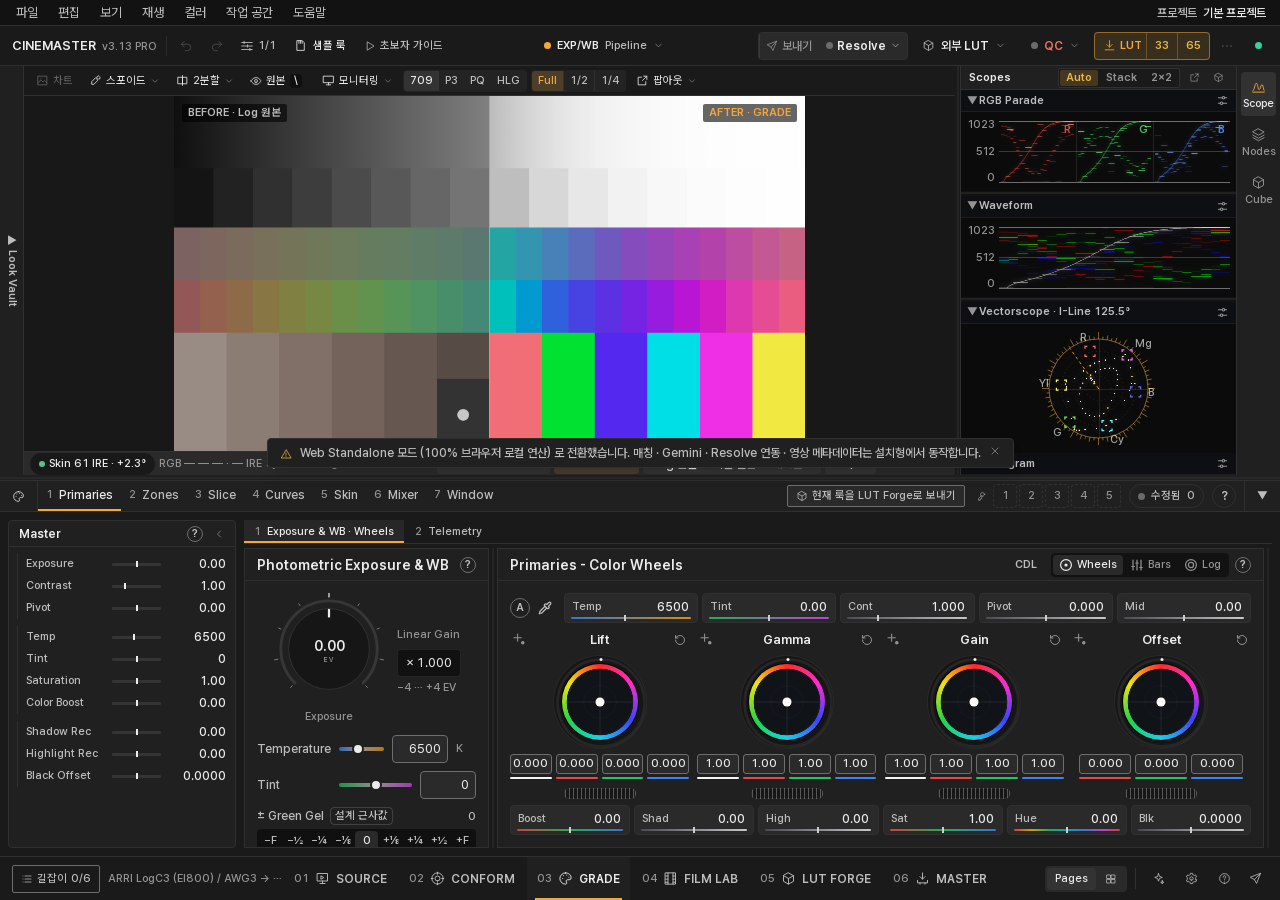
==== commit 049a55f5: "홈페이지 v3.13.1" ====
--- a/app/index.html
+++ b/app/index.html
@@ -11,10 +11,10 @@
     <link rel="preload" href="./fonts/PretendardVariable.woff2" as="font" type="font/woff2" crossorigin />
     <link rel="stylesheet" href="./fonts/fonts.css" />
     <title>CineMaster AI</title>
-    <script type="module" crossorigin src="./assets/index-DyFmtt_P.js"></script>
+    <script type="module" crossorigin src="./assets/index-CdY8fZqr.js"></script>
     <link rel="modulepreload" crossorigin href="./assets/react-3sQq0HIT.js">
     <link rel="modulepreload" crossorigin href="./assets/vendor-BOb9NCxB.js">
-    <link rel="stylesheet" crossorigin href="./assets/index-ClUbNaU5.css">
+    <link rel="stylesheet" crossorigin href="./assets/index-BvH-mARH.css">
   </head>
   <body class="bg-app text-zinc-200">
     <div id="root"></div>
--- a/app/assets/index-BvH-mARH.css
+++ b/app/assets/index-BvH-mARH.css
@@ -0,0 +1 @@
+*,:before,:after{--tw-border-spacing-x: 0;--tw-border-spacing-y: 0;--tw-translate-x: 0;--tw-translate-y: 0;--tw-rotate: 0;--tw-skew-x: 0;--tw-skew-y: 0;--tw-scale-x: 1;--tw-scale-y: 1;--tw-pan-x: ;--tw-pan-y: ;--tw-pinch-zoom: ;--tw-scroll-snap-strictness: proximity;--tw-gradient-from-position: ;--tw-gradient-via-position: ;--tw-gradient-to-position: ;--tw-ordinal: ;--tw-slashed-zero: ;--tw-numeric-figure: ;--tw-numeric-spacing: ;--tw-numeric-fraction: ;--tw-ring-inset: ;--tw-ring-offset-width: 0px;--tw-ring-offset-color: #fff;--tw-ring-color: rgb(59 130 246 / .5);--tw-ring-offset-shadow: 0 0 #0000;--tw-ring-shadow: 0 0 #0000;--tw-shadow: 0 0 #0000;--tw-shadow-colored: 0 0 #0000;--tw-blur: ;--tw-brightness: ;--tw-contrast: ;--tw-grayscale: ;--tw-hue-rotate: ;--tw-invert: ;--tw-saturate: ;--tw-sepia: ;--tw-drop-shadow: ;--tw-backdrop-blur: ;--tw-backdrop-brightness: ;--tw-backdrop-contrast: ;--tw-backdrop-grayscale: ;--tw-backdrop-hue-rotate: ;--tw-backdrop-invert: ;--tw-backdrop-opacity: ;--tw-backdrop-saturate: ;--tw-backdrop-sepia: ;--tw-contain-size: ;--tw-contain-layout: ;--tw-contain-paint: ;--tw-contain-style: }::backdrop{--tw-border-spacing-x: 0;--tw-border-spacing-y: 0;--tw-translate-x: 0;--tw-translate-y: 0;--tw-rotate: 0;--tw-skew-x: 0;--tw-skew-y: 0;--tw-scale-x: 1;--tw-scale-y: 1;--tw-pan-x: ;--tw-pan-y: ;--tw-pinch-zoom: ;--tw-scroll-snap-strictness: proximity;--tw-gradient-from-position: ;--tw-gradient-via-position: ;--tw-gradient-to-position: ;--tw-ordinal: ;--tw-slashed-zero: ;--tw-numeric-figure: ;--tw-numeric-spacing: ;--tw-numeric-fraction: ;--tw-ring-inset: ;--tw-ring-offset-width: 0px;--tw-ring-offset-color: #fff;--tw-ring-color: rgb(59 130 246 / .5);--tw-ring-offset-shadow: 0 0 #0000;--tw-ring-shadow: 0 0 #0000;--tw-shadow: 0 0 #0000;--tw-shadow-colored: 0 0 #0000;--tw-blur: ;--tw-brightness: ;--tw-contrast: ;--tw-grayscale: ;--tw-hue-rotate: ;--tw-invert: ;--tw-saturate: ;--tw-sepia: ;--tw-drop-shadow: ;--tw-backdrop-blur: ;--tw-backdrop-brightness: ;--tw-backdrop-contrast: ;--tw-backdrop-grayscale: ;--tw-backdrop-hue-rotate: ;--tw-backdrop-invert: ;--tw-backdrop-opacity: ;--tw-backdrop-saturate: ;--tw-backdrop-sepia: ;--tw-contain-size: ;--tw-contain-layout: ;--tw-contain-paint: ;--tw-contain-style: }*,:before,:after{box-sizing:border-box;border-width:0;border-style:solid;border-color:#e5e7eb}:before,:after{--tw-content: ""}html,:host{line-height:1.5;-webkit-text-size-adjust:100%;-moz-tab-size:4;-o-tab-size:4;tab-size:4;font-family:Pretendard Variable,Pretendard,Segoe UI Variable,Segoe UI,Malgun Gothic,system-ui,sans-serif;font-feature-settings:normal;font-variation-settings:normal;-webkit-tap-highlight-color:transparent}body{margin:0;line-height:inherit}hr{height:0;color:inherit;border-top-width:1px}abbr:where([title]){-webkit-text-decoration:underline dotted;text-decoration:underline dotted}h1,h2,h3,h4,h5,h6{font-size:inherit;font-weight:inherit}a{color:inherit;text-decoration:inherit}b,strong{font-weight:bolder}code,kbd,samp,pre{font-family:Pretendard Variable,Pretendard,Segoe UI Variable,Segoe UI,Malgun Gothic,system-ui,sans-serif;font-feature-settings:normal;font-variation-settings:normal;font-size:1em}small{font-size:80%}sub,sup{font-size:75%;line-height:0;position:relative;vertical-align:baseline}sub{bottom:-.25em}sup{top:-.5em}table{text-indent:0;border-color:inherit;border-collapse:collapse}button,input,optgroup,select,textarea{font-family:inherit;font-feature-settings:inherit;font-variation-settings:inherit;font-size:100%;font-weight:inherit;line-height:inherit;letter-spacing:inherit;color:inherit;margin:0;padding:0}button,select{text-transform:none}button,input:where([type=button]),input:where([type=reset]),input:where([type=submit]){-webkit-appearance:button;background-color:transparent;background-image:none}:-moz-focusring{outline:auto}:-moz-ui-invalid{box-shadow:none}progress{vertical-align:baseline}::-webkit-inner-spin-button,::-webkit-outer-spin-button{height:auto}[type=search]{-webkit-appearance:textfield;outline-offset:-2px}::-webkit-search-decoration{-webkit-appearance:none}::-webkit-file-upload-button{-webkit-appearance:button;font:inherit}summary{display:list-item}blockquote,dl,dd,h1,h2,h3,h4,h5,h6,hr,figure,p,pre{margin:0}fieldset{margin:0;padding:0}legend{padding:0}ol,ul,menu{list-style:none;margin:0;padding:0}dialog{padding:0}textarea{resize:vertical}input::-moz-placeholder,textarea::-moz-placeholder{opacity:1;color:#9ca3af}input::placeholder,textarea::placeholder{opacity:1;color:#9ca3af}button,[role=button]{cursor:pointer}:disabled{cursor:default}img,svg,video,canvas,audio,iframe,embed,object{display:block;vertical-align:middle}img,video{max-width:100%;height:auto}[hidden]:where(:not([hidden=until-found])){display:none}.\!container{width:100%!important}.container{width:100%}@media (min-width: 640px){.\!container{max-width:640px!important}.container{max-width:640px}}@media (min-width: 768px){.\!container{max-width:768px!important}.container{max-width:768px}}@media (min-width: 1024px){.\!container{max-width:1024px!important}.container{max-width:1024px}}@media (min-width: 1280px){.\!container{max-width:1280px!important}.container{max-width:1280px}}@media (min-width: 1536px){.\!container{max-width:1536px!important}.container{max-width:1536px}}.sr-only{position:absolute;width:1px;height:1px;padding:0;margin:-1px;overflow:hidden;clip:rect(0,0,0,0);white-space:nowrap;border-width:0}.pointer-events-none{pointer-events:none}.pointer-events-auto{pointer-events:auto}.visible{visibility:visible}.static{position:static}.fixed{position:fixed}.absolute{position:absolute}.relative{position:relative}.sticky{position:sticky}.inset-0{top:0;right:0;bottom:0;left:0}.inset-x-0{left:0;right:0}.inset-x-2{left:.5rem;right:.5rem}.inset-y-0{top:0;bottom:0}.bottom-0{bottom:0}.bottom-0\.5{bottom:.125rem}.bottom-1{bottom:.25rem}.bottom-2{bottom:.5rem}.bottom-4{bottom:1rem}.bottom-\[52px\]{bottom:52px}.left-0{left:0}.left-0\.5{left:.125rem}.left-1{left:.25rem}.left-1\.5{left:.375rem}.left-1\/2{left:50%}.left-2{left:.5rem}.left-3{left:.75rem}.left-\[18px\]{left:18px}.left-\[20px\]{left:20px}.left-\[3px\]{left:3px}.left-\[4px\]{left:4px}.left-\[5px\]{left:5px}.right-0{right:0}.right-0\.5{right:.125rem}.right-1{right:.25rem}.right-1\.5{right:.375rem}.right-2{right:.5rem}.right-3{right:.75rem}.right-\[5px\]{right:5px}.top-0{top:0}.top-0\.5{top:.125rem}.top-1{top:.25rem}.top-1\/2{top:50%}.top-2{top:.5rem}.top-3{top:.75rem}.top-8{top:2rem}.top-9{top:2.25rem}.top-\[112px\]{top:112px}.top-\[3px\]{top:3px}.top-\[56px\]{top:56px}.top-\[5px\]{top:5px}.top-\[6px\]{top:6px}.top-full{top:100%}.z-10{z-index:10}.z-20{z-index:20}.z-30{z-index:30}.z-40{z-index:40}.z-50{z-index:50}.z-\[60\]{z-index:60}.z-\[70\]{z-index:70}.z-\[80\]{z-index:80}.z-\[90\]{z-index:90}.col-span-full{grid-column:1 / -1}.col-start-2{grid-column-start:2}.-mx-2\.5{margin-left:-.625rem;margin-right:-.625rem}.mx-0\.5{margin-left:.125rem;margin-right:.125rem}.mx-1{margin-left:.25rem;margin-right:.25rem}.mx-2{margin-left:.5rem;margin-right:.5rem}.mx-\[1px\]{margin-left:1px;margin-right:1px}.my-0\.5{margin-top:.125rem;margin-bottom:.125rem}.my-1{margin-top:.25rem;margin-bottom:.25rem}.my-1\.5{margin-top:.375rem;margin-bottom:.375rem}.-mt-1{margin-top:-.25rem}.mb-0\.5{margin-bottom:.125rem}.mb-1{margin-bottom:.25rem}.mb-1\.5{margin-bottom:.375rem}.mb-2{margin-bottom:.5rem}.mb-3{margin-bottom:.75rem}.mb-4{margin-bottom:1rem}.mb-5{margin-bottom:1.25rem}.mb-8{margin-bottom:2rem}.ml-0\.5{margin-left:.125rem}.ml-1{margin-left:.25rem}.ml-2{margin-left:.5rem}.ml-auto{margin-left:auto}.mr-0\.5{margin-right:.125rem}.mr-1{margin-right:.25rem}.mr-auto{margin-right:auto}.mt-0\.5{margin-top:.125rem}.mt-1{margin-top:.25rem}.mt-1\.5{margin-top:.375rem}.mt-2{margin-top:.5rem}.mt-2\.5{margin-top:.625rem}.mt-3{margin-top:.75rem}.mt-4{margin-top:1rem}.mt-\[1px\]{margin-top:1px}.mt-\[3px\]{margin-top:3px}.mt-px{margin-top:1px}.block{display:block}.inline-block{display:inline-block}.inline{display:inline}.flex{display:flex}.inline-flex{display:inline-flex}.\!table{display:table!important}.table{display:table}.\!grid{display:grid!important}.grid{display:grid}.contents{display:contents}.hidden{display:none}.aspect-square{aspect-ratio:1 / 1}.aspect-video{aspect-ratio:16 / 9}.h-1{height:.25rem}.h-1\.5{height:.375rem}.h-10{height:2.5rem}.h-11{height:2.75rem}.h-12{height:3rem}.h-14{height:3.5rem}.h-2{height:.5rem}.h-2\.5{height:.625rem}.h-3{height:.75rem}.h-3\.5{height:.875rem}.h-32{height:8rem}.h-4{height:1rem}.h-5{height:1.25rem}.h-6{height:1.5rem}.h-7{height:1.75rem}.h-8{height:2rem}.h-9{height:2.25rem}.h-\[104px\]{height:104px}.h-\[10px\]{height:10px}.h-\[11px\]{height:11px}.h-\[132px\]{height:132px}.h-\[14px\]{height:14px}.h-\[18px\]{height:18px}.h-\[2\.5px\]{height:2.5px}.h-\[200px\]{height:200px}.h-\[20px\]{height:20px}.h-\[212px\]{height:212px}.h-\[22px\]{height:22px}.h-\[24px\]{height:24px}.h-\[26px\]{height:26px}.h-\[27px\]{height:27px}.h-\[28px\]{height:28px}.h-\[2px\]{height:2px}.h-\[30px\]{height:30px}.h-\[3px\]{height:3px}.h-\[44px\]{height:44px}.h-\[4px\]{height:4px}.h-\[52px\]{height:52px}.h-\[5px\]{height:5px}.h-\[64px\]{height:64px}.h-\[72px\]{height:72px}.h-\[78px\]{height:78px}.h-\[7px\]{height:7px}.h-\[86px\]{height:86px}.h-\[8px\]{height:8px}.h-\[92px\]{height:92px}.h-\[9px\]{height:9px}.h-full{height:100%}.h-px{height:1px}.max-h-64{max-height:16rem}.max-h-\[140px\]{max-height:140px}.max-h-\[150px\]{max-height:150px}.max-h-\[168px\]{max-height:168px}.max-h-\[180px\]{max-height:180px}.max-h-\[190px\]{max-height:190px}.max-h-\[340px\]{max-height:340px}.max-h-\[64vh\]{max-height:64vh}.max-h-\[70vh\]{max-height:70vh}.max-h-\[86vh\]{max-height:86vh}.max-h-\[92vh\]{max-height:92vh}.max-h-full{max-height:100%}.min-h-0{min-height:0px}.min-h-7{min-height:1.75rem}.min-h-8{min-height:2rem}.min-h-\[14px\]{min-height:14px}.min-h-\[16px\]{min-height:16px}.min-h-\[176px\]{min-height:176px}.min-h-\[18px\]{min-height:18px}.min-h-\[220px\]{min-height:220px}.min-h-\[236px\]{min-height:236px}.min-h-\[240px\]{min-height:240px}.min-h-\[30px\]{min-height:30px}.min-h-\[64px\]{min-height:64px}.min-h-\[72px\]{min-height:72px}.min-h-\[76px\]{min-height:76px}.min-h-\[88px\]{min-height:88px}.w-0{width:0px}.w-1\.5{width:.375rem}.w-11{width:2.75rem}.w-12{width:3rem}.w-14{width:3.5rem}.w-2{width:.5rem}.w-2\.5{width:.625rem}.w-20{width:5rem}.w-24{width:6rem}.w-28{width:7rem}.w-3{width:.75rem}.w-3\.5{width:.875rem}.w-4{width:1rem}.w-5{width:1.25rem}.w-6{width:1.5rem}.w-7{width:1.75rem}.w-8{width:2rem}.w-9{width:2.25rem}.w-\[110px\]{width:110px}.w-\[112px\]{width:112px}.w-\[11px\]{width:11px}.w-\[120px\]{width:120px}.w-\[124px\]{width:124px}.w-\[128px\]{width:128px}.w-\[132px\]{width:132px}.w-\[136px\]{width:136px}.w-\[140px\]{width:140px}.w-\[150px\]{width:150px}.w-\[168px\]{width:168px}.w-\[170px\]{width:170px}.w-\[176px\]{width:176px}.w-\[18px\]{width:18px}.w-\[190px\]{width:190px}.w-\[200px\]{width:200px}.w-\[20px\]{width:20px}.w-\[210px\]{width:210px}.w-\[214px\]{width:214px}.w-\[218px\]{width:218px}.w-\[220px\]{width:220px}.w-\[22px\]{width:22px}.w-\[230px\]{width:230px}.w-\[236px\]{width:236px}.w-\[250px\]{width:250px}.w-\[260px\]{width:260px}.w-\[264px\]{width:264px}.w-\[268px\]{width:268px}.w-\[270px\]{width:270px}.w-\[300px\]{width:300px}.w-\[320px\]{width:320px}.w-\[340px\]{width:340px}.w-\[380px\]{width:380px}.w-\[44px\]{width:44px}.w-\[46\%\]{width:46%}.w-\[46px\]{width:46px}.w-\[480px\]{width:480px}.w-\[48px\]{width:48px}.w-\[4px\]{width:4px}.w-\[52px\]{width:52px}.w-\[540px\]{width:540px}.w-\[54px\]{width:54px}.w-\[56px\]{width:56px}.w-\[58px\]{width:58px}.w-\[5px\]{width:5px}.w-\[62px\]{width:62px}.w-\[640px\]{width:640px}.w-\[64px\]{width:64px}.w-\[66px\]{width:66px}.w-\[70px\]{width:70px}.w-\[72px\]{width:72px}.w-\[74px\]{width:74px}.w-\[76px\]{width:76px}.w-\[780px\]{width:780px}.w-\[7px\]{width:7px}.w-\[820px\]{width:820px}.w-\[84px\]{width:84px}.w-\[92px\]{width:92px}.w-\[9px\]{width:9px}.w-\[clamp\(250px\,21vw\,340px\)\]{width:clamp(250px,21vw,340px)}.w-\[clamp\(270px\,23vw\,360px\)\]{width:clamp(270px,23vw,360px)}.w-full{width:100%}.w-max{width:-moz-max-content;width:max-content}.w-px{width:1px}.min-w-0{min-width:0px}.min-w-2{min-width:.5rem}.min-w-\[110px\]{min-width:110px}.min-w-\[116px\]{min-width:116px}.min-w-\[120px\]{min-width:120px}.min-w-\[150px\]{min-width:150px}.min-w-\[190px\]{min-width:190px}.min-w-\[220px\]{min-width:220px}.min-w-\[24px\]{min-width:24px}.min-w-\[260px\]{min-width:260px}.min-w-\[30px\]{min-width:30px}.min-w-\[76px\]{min-width:76px}.min-w-max{min-width:-moz-max-content;min-width:max-content}.max-w-\[150px\]{max-width:150px}.max-w-\[170px\]{max-width:170px}.max-w-\[190px\]{max-width:190px}.max-w-\[200px\]{max-width:200px}.max-w-\[220px\]{max-width:220px}.max-w-\[240px\]{max-width:240px}.max-w-\[260px\]{max-width:260px}.max-w-\[280px\]{max-width:280px}.max-w-\[40\%\]{max-width:40%}.max-w-\[44\%\]{max-width:44%}.max-w-\[460px\]{max-width:460px}.max-w-\[520px\]{max-width:520px}.max-w-\[52px\]{max-width:52px}.max-w-\[70\%\]{max-width:70%}.max-w-\[90\%\]{max-width:90%}.max-w-\[92\%\]{max-width:92%}.max-w-\[92vw\]{max-width:92vw}.max-w-\[94vw\]{max-width:94vw}.max-w-\[96vw\]{max-width:96vw}.max-w-\[calc\(100vw-24px\)\]{max-width:calc(100vw - 24px)}.max-w-\[min\(560px\,92vw\)\]{max-width:min(560px,92vw)}.max-w-full{max-width:100%}.flex-1{flex:1 1 0%}.flex-\[0_1_18\%\]{flex:0 1 18%}.flex-\[1_0_auto\]{flex:1 0 auto}.flex-\[1_1_0\%\]{flex:1 1 0%}.flex-\[1_1_420px\]{flex:1 1 420px}.shrink{flex-shrink:1}.shrink-0{flex-shrink:0}.shrink-\[3\]{flex-shrink:3}.basis-0{flex-basis:0px}.border-collapse{border-collapse:collapse}.-translate-x-1\/2{--tw-translate-x: -50%;transform:translate(var(--tw-translate-x),var(--tw-translate-y)) rotate(var(--tw-rotate)) skew(var(--tw-skew-x)) skewY(var(--tw-skew-y)) scaleX(var(--tw-scale-x)) scaleY(var(--tw-scale-y))}.-translate-y-1\/2{--tw-translate-y: -50%;transform:translate(var(--tw-translate-x),var(--tw-translate-y)) rotate(var(--tw-rotate)) skew(var(--tw-skew-x)) skewY(var(--tw-skew-y)) scaleX(var(--tw-scale-x)) scaleY(var(--tw-scale-y))}.transform{transform:translate(var(--tw-translate-x),var(--tw-translate-y)) rotate(var(--tw-rotate)) skew(var(--tw-skew-x)) skewY(var(--tw-skew-y)) scaleX(var(--tw-scale-x)) scaleY(var(--tw-scale-y))}.cursor-col-resize{cursor:col-resize}.cursor-crosshair{cursor:crosshair}.cursor-default{cursor:default}.cursor-ew-resize{cursor:ew-resize}.cursor-grab{cursor:grab}.cursor-move{cursor:move}.cursor-not-allowed{cursor:not-allowed}.cursor-ns-resize{cursor:ns-resize}.cursor-nwse-resize{cursor:nwse-resize}.cursor-pointer{cursor:pointer}.cursor-row-resize{cursor:row-resize}.touch-none{touch-action:none}.select-none{-webkit-user-select:none;-moz-user-select:none;user-select:none}.select-all{-webkit-user-select:all;-moz-user-select:all;user-select:all}.resize-none{resize:none}.resize-y{resize:vertical}.resize{resize:both}.list-decimal{list-style-type:decimal}.list-disc{list-style-type:disc}.auto-rows-min{grid-auto-rows:min-content}.grid-cols-1{grid-template-columns:repeat(1,minmax(0,1fr))}.grid-cols-2{grid-template-columns:repeat(2,minmax(0,1fr))}.grid-cols-3{grid-template-columns:repeat(3,minmax(0,1fr))}.grid-cols-4{grid-template-columns:repeat(4,minmax(0,1fr))}.grid-cols-5{grid-template-columns:repeat(5,minmax(0,1fr))}.grid-cols-6{grid-template-columns:repeat(6,minmax(0,1fr))}.grid-cols-\[16px_1fr_auto\]{grid-template-columns:16px 1fr auto}.grid-cols-\[20px_1fr\]{grid-template-columns:20px 1fr}.grid-cols-\[22px_1fr_22px\]{grid-template-columns:22px 1fr 22px}.grid-cols-\[52px_150px_minmax\(0\,1fr\)\]{grid-template-columns:52px 150px minmax(0,1fr)}.grid-cols-\[70px_1fr_1fr_1fr\]{grid-template-columns:70px 1fr 1fr 1fr}.grid-cols-\[70px_minmax\(0\,1fr\)_minmax\(0\,1fr\)\]{grid-template-columns:70px minmax(0,1fr) minmax(0,1fr)}.grid-cols-\[72px_1fr_auto\]{grid-template-columns:72px 1fr auto}.grid-cols-\[76px_1fr\]{grid-template-columns:76px 1fr}.grid-cols-\[76px_minmax\(0\,1\.2fr\)_110px_minmax\(0\,1\.6fr\)_24px\]{grid-template-columns:76px minmax(0,1.2fr) 110px minmax(0,1.6fr) 24px}.grid-cols-\[repeat\(auto-fill\,minmax\(120px\,1fr\)\)\]{grid-template-columns:repeat(auto-fill,minmax(120px,1fr))}.grid-cols-\[repeat\(auto-fill\,minmax\(150px\,1fr\)\)\]{grid-template-columns:repeat(auto-fill,minmax(150px,1fr))}.grid-cols-\[repeat\(auto-fill\,minmax\(200px\,1fr\)\)\]{grid-template-columns:repeat(auto-fill,minmax(200px,1fr))}.grid-rows-2{grid-template-rows:repeat(2,minmax(0,1fr))}.flex-row{flex-direction:row}.flex-col{flex-direction:column}.flex-wrap{flex-wrap:wrap}.content-start{align-content:flex-start}.items-start{align-items:flex-start}.items-end{align-items:flex-end}.items-center{align-items:center}.items-baseline{align-items:baseline}.items-stretch{align-items:stretch}.justify-end{justify-content:flex-end}.justify-center{justify-content:center}.justify-between{justify-content:space-between}.justify-around{justify-content:space-around}.gap-0\.5{gap:.125rem}.gap-1{gap:.25rem}.gap-1\.5{gap:.375rem}.gap-2{gap:.5rem}.gap-2\.5{gap:.625rem}.gap-3{gap:.75rem}.gap-4{gap:1rem}.gap-5{gap:1.25rem}.gap-\[2px\]{gap:2px}.gap-\[3px\]{gap:3px}.gap-\[4px\]{gap:4px}.gap-\[5px\]{gap:5px}.gap-px{gap:1px}.gap-x-1{-moz-column-gap:.25rem;column-gap:.25rem}.gap-x-1\.5{-moz-column-gap:.375rem;column-gap:.375rem}.gap-x-2{-moz-column-gap:.5rem;column-gap:.5rem}.gap-x-3{-moz-column-gap:.75rem;column-gap:.75rem}.gap-x-4{-moz-column-gap:1rem;column-gap:1rem}.gap-x-5{-moz-column-gap:1.25rem;column-gap:1.25rem}.gap-x-6{-moz-column-gap:1.5rem;column-gap:1.5rem}.gap-y-0\.5{row-gap:.125rem}.gap-y-1{row-gap:.25rem}.gap-y-1\.5{row-gap:.375rem}.gap-y-2{row-gap:.5rem}.gap-y-3{row-gap:.75rem}.gap-y-4{row-gap:1rem}.space-y-0\.5>:not([hidden])~:not([hidden]){--tw-space-y-reverse: 0;margin-top:calc(.125rem * calc(1 - var(--tw-space-y-reverse)));margin-bottom:calc(.125rem * var(--tw-space-y-reverse))}.space-y-1>:not([hidden])~:not([hidden]){--tw-space-y-reverse: 0;margin-top:calc(.25rem * calc(1 - var(--tw-space-y-reverse)));margin-bottom:calc(.25rem * var(--tw-space-y-reverse))}.space-y-1\.5>:not([hidden])~:not([hidden]){--tw-space-y-reverse: 0;margin-top:calc(.375rem * calc(1 - var(--tw-space-y-reverse)));margin-bottom:calc(.375rem * var(--tw-space-y-reverse))}.space-y-2>:not([hidden])~:not([hidden]){--tw-space-y-reverse: 0;margin-top:calc(.5rem * calc(1 - var(--tw-space-y-reverse)));margin-bottom:calc(.5rem * var(--tw-space-y-reverse))}.space-y-2\.5>:not([hidden])~:not([hidden]){--tw-space-y-reverse: 0;margin-top:calc(.625rem * calc(1 - var(--tw-space-y-reverse)));margin-bottom:calc(.625rem * var(--tw-space-y-reverse))}.space-y-px>:not([hidden])~:not([hidden]){--tw-space-y-reverse: 0;margin-top:calc(1px * calc(1 - var(--tw-space-y-reverse)));margin-bottom:calc(1px * var(--tw-space-y-reverse))}.self-start{align-self:flex-start}.self-center{align-self:center}.justify-self-end{justify-self:end}.overflow-auto{overflow:auto}.overflow-hidden{overflow:hidden}.overflow-visible{overflow:visible}.overflow-x-auto{overflow-x:auto}.overflow-y-auto{overflow-y:auto}.overflow-x-hidden{overflow-x:hidden}.overflow-y-hidden{overflow-y:hidden}.truncate{overflow:hidden;text-overflow:ellipsis;white-space:nowrap}.whitespace-normal{white-space:normal}.whitespace-nowrap{white-space:nowrap}.whitespace-pre{white-space:pre}.break-words{overflow-wrap:break-word}.break-all{word-break:break-all}.break-keep{word-break:keep-all}.\!rounded-\[3px\]{border-radius:3px!important}.rounded{border-radius:4px}.rounded-\[22\%\]{border-radius:22%}.rounded-\[2px\]{border-radius:2px}.rounded-\[3px\]{border-radius:3px}.rounded-\[4px\]{border-radius:4px}.rounded-full{border-radius:9999px}.rounded-lg{border-radius:6px}.rounded-md{border-radius:4px}.rounded-none{border-radius:0}.rounded-sm{border-radius:2px}.rounded-b-md{border-bottom-right-radius:4px;border-bottom-left-radius:4px}.border{border-width:1px}.border-0{border-width:0px}.border-2{border-width:2px}.border-y{border-top-width:1px;border-bottom-width:1px}.border-b{border-bottom-width:1px}.border-b-2{border-bottom-width:2px}.border-l{border-left-width:1px}.border-r{border-right-width:1px}.border-t{border-top-width:1px}.border-dashed{border-style:dashed}.\!border-accent2{--tw-border-opacity: 1 !important;border-color:rgb(125 179 240 / var(--tw-border-opacity, 1))!important}.\!border-ctl{--tw-border-opacity: 1 !important;border-color:rgb(110 110 110 / var(--tw-border-opacity, 1))!important}.\!border-transparent{border-color:transparent!important}.border-accent{--tw-border-opacity: 1;border-color:rgb(var(--cm-accent-rgb, 242 168 59) / var(--tw-border-opacity, 1))}.border-accent\/30{border-color:rgb(var(--cm-accent-rgb, 242 168 59) / .3)}.border-accent\/40{border-color:rgb(var(--cm-accent-rgb, 242 168 59) / .4)}.border-accent\/50{border-color:rgb(var(--cm-accent-rgb, 242 168 59) / .5)}.border-accent\/60{border-color:rgb(var(--cm-accent-rgb, 242 168 59) / .6)}.border-accent\/70{border-color:rgb(var(--cm-accent-rgb, 242 168 59) / .7)}.border-accent\/80{border-color:rgb(var(--cm-accent-rgb, 242 168 59) / .8)}.border-accent2\/40{border-color:#7db3f066}.border-accent2\/60{border-color:#7db3f099}.border-black\/40{border-color:#0006}.border-black\/50{border-color:#00000080}.border-ctl{--tw-border-opacity: 1;border-color:rgb(110 110 110 / var(--tw-border-opacity, 1))}.border-ctl\/60{border-color:#6e6e6e99}.border-err{--tw-border-opacity: 1;border-color:rgb(240 113 94 / var(--tw-border-opacity, 1))}.border-err\/40{border-color:#f0715e66}.border-err\/50{border-color:#f0715e80}.border-err\/60{border-color:#f0715e99}.border-fg2{--tw-border-opacity: 1;border-color:rgb(189 189 189 / var(--tw-border-opacity, 1))}.border-fg3{--tw-border-opacity: 1;border-color:rgb(148 148 148 / var(--tw-border-opacity, 1))}.border-info{--tw-border-opacity: 1;border-color:rgb(125 179 240 / var(--tw-border-opacity, 1))}.border-info\/60{border-color:#7db3f099}.border-line{--tw-border-opacity: 1;border-color:rgb(48 48 48 / var(--tw-border-opacity, 1))}.border-line\/40{border-color:#30303066}.border-line\/50{border-color:#30303080}.border-line\/60{border-color:#30303099}.border-ok{--tw-border-opacity: 1;border-color:rgb(92 192 138 / var(--tw-border-opacity, 1))}.border-ok\/40{border-color:#5cc08a66}.border-ok\/50{border-color:#5cc08a80}.border-ok\/60{border-color:#5cc08a99}.border-panel{--tw-border-opacity: 1;border-color:rgb(32 32 32 / var(--tw-border-opacity, 1))}.border-transparent{border-color:transparent}.border-warn{--tw-border-opacity: 1;border-color:rgb(230 184 74 / var(--tw-border-opacity, 1))}.border-warn\/30{border-color:#e6b84a4d}.border-warn\/40{border-color:#e6b84a66}.border-warn\/50{border-color:#e6b84a80}.border-white{--tw-border-opacity: 1;border-color:rgb(255 255 255 / var(--tw-border-opacity, 1))}.border-white\/15{border-color:#ffffff26}.border-white\/20{border-color:#fff3}.border-white\/5,.border-white\/\[0\.05\]{border-color:#ffffff0d}.border-white\/\[0\.06\]{border-color:#ffffff0f}.border-white\/\[0\.07\]{border-color:#ffffff12}.border-white\/\[0\.08\]{border-color:#ffffff14}.\!bg-accent{--tw-bg-opacity: 1 !important;background-color:rgb(var(--cm-accent-rgb, 242 168 59) / var(--tw-bg-opacity, 1))!important}.\!bg-accent2\/10{background-color:#7db3f01a!important}.\!bg-control{--tw-bg-opacity: 1 !important;background-color:rgb(42 42 42 / var(--tw-bg-opacity, 1))!important}.\!bg-transparent{background-color:transparent!important}.bg-\[\#0d0f13\]{--tw-bg-opacity: 1;background-color:rgb(13 15 19 / var(--tw-bg-opacity, 1))}.bg-\[\#121212\]{--tw-bg-opacity: 1;background-color:rgb(18 18 18 / var(--tw-bg-opacity, 1))}.bg-\[\#12241c\]{--tw-bg-opacity: 1;background-color:rgb(18 36 28 / var(--tw-bg-opacity, 1))}.bg-\[\#161616\]{--tw-bg-opacity: 1;background-color:rgb(22 22 22 / var(--tw-bg-opacity, 1))}.bg-\[\#202020\]{--tw-bg-opacity: 1;background-color:rgb(32 32 32 / var(--tw-bg-opacity, 1))}.bg-\[\#2a1416\]{--tw-bg-opacity: 1;background-color:rgb(42 20 22 / var(--tw-bg-opacity, 1))}.bg-accent{--tw-bg-opacity: 1;background-color:rgb(var(--cm-accent-rgb, 242 168 59) / var(--tw-bg-opacity, 1))}.bg-accent\/10{background-color:rgb(var(--cm-accent-rgb, 242 168 59) / .1)}.bg-accent\/15{background-color:rgb(var(--cm-accent-rgb, 242 168 59) / .15)}.bg-accent\/20{background-color:rgb(var(--cm-accent-rgb, 242 168 59) / .2)}.bg-accent\/25{background-color:rgb(var(--cm-accent-rgb, 242 168 59) / .25)}.bg-accent\/80{background-color:rgb(var(--cm-accent-rgb, 242 168 59) / .8)}.bg-accent\/\[0\.06\]{background-color:rgb(var(--cm-accent-rgb, 242 168 59) / .06)}.bg-accent\/\[0\.14\]{background-color:rgb(var(--cm-accent-rgb, 242 168 59) / .14)}.bg-accent2\/10{background-color:#7db3f01a}.bg-accent2\/15{background-color:#7db3f026}.bg-accent2\/20{background-color:#7db3f033}.bg-app{--tw-bg-opacity: 1;background-color:rgb(26 26 26 / var(--tw-bg-opacity, 1))}.bg-app\/50{background-color:#1a1a1a80}.bg-app\/60{background-color:#1a1a1a99}.bg-black{--tw-bg-opacity: 1;background-color:rgb(0 0 0 / var(--tw-bg-opacity, 1))}.bg-black\/20{background-color:#0003}.bg-black\/30{background-color:#0000004d}.bg-black\/35{background-color:#00000059}.bg-black\/40{background-color:#0006}.bg-black\/45{background-color:#00000073}.bg-black\/50{background-color:#00000080}.bg-black\/55{background-color:#0000008c}.bg-black\/60{background-color:#0009}.bg-black\/65{background-color:#000000a6}.bg-black\/70{background-color:#000000b3}.bg-black\/75{background-color:#000000bf}.bg-black\/80{background-color:#000c}.bg-black\/85{background-color:#000000d9}.bg-canvas{--tw-bg-opacity: 1;background-color:rgb(18 18 18 / var(--tw-bg-opacity, 1))}.bg-control{--tw-bg-opacity: 1;background-color:rgb(42 42 42 / var(--tw-bg-opacity, 1))}.bg-control\/40{background-color:#2a2a2a66}.bg-ctl{--tw-bg-opacity: 1;background-color:rgb(110 110 110 / var(--tw-bg-opacity, 1))}.bg-err{--tw-bg-opacity: 1;background-color:rgb(240 113 94 / var(--tw-bg-opacity, 1))}.bg-err\/10{background-color:#f0715e1a}.bg-err\/15{background-color:#f0715e26}.bg-err\/25{background-color:#f0715e40}.bg-err\/30{background-color:#f0715e4d}.bg-err\/40{background-color:#f0715e66}.bg-err\/80{background-color:#f0715ecc}.bg-fg{--tw-bg-opacity: 1;background-color:rgb(236 236 236 / var(--tw-bg-opacity, 1))}.bg-fg\/80{background-color:#ecececcc}.bg-fg2{--tw-bg-opacity: 1;background-color:rgb(189 189 189 / var(--tw-bg-opacity, 1))}.bg-fg2\/70{background-color:#bdbdbdb3}.bg-fg3{--tw-bg-opacity: 1;background-color:rgb(148 148 148 / var(--tw-bg-opacity, 1))}.bg-hover{--tw-bg-opacity: 1;background-color:rgb(51 51 51 / var(--tw-bg-opacity, 1))}.bg-info{--tw-bg-opacity: 1;background-color:rgb(125 179 240 / var(--tw-bg-opacity, 1))}.bg-info\/15{background-color:#7db3f026}.bg-info\/25{background-color:#7db3f040}.bg-line{--tw-bg-opacity: 1;background-color:rgb(48 48 48 / var(--tw-bg-opacity, 1))}.bg-ok{--tw-bg-opacity: 1;background-color:rgb(92 192 138 / var(--tw-bg-opacity, 1))}.bg-ok\/10{background-color:#5cc08a1a}.bg-ok\/15{background-color:#5cc08a26}.bg-ok\/25{background-color:#5cc08a40}.bg-ok\/30{background-color:#5cc08a4d}.bg-panel{--tw-bg-opacity: 1;background-color:rgb(32 32 32 / var(--tw-bg-opacity, 1))}.bg-panel\/60{background-color:#20202099}.bg-transparent{background-color:transparent}.bg-warn{--tw-bg-opacity: 1;background-color:rgb(230 184 74 / var(--tw-bg-opacity, 1))}.bg-warn\/10{background-color:#e6b84a1a}.bg-warn\/15{background-color:#e6b84a26}.bg-white{--tw-bg-opacity: 1;background-color:rgb(255 255 255 / var(--tw-bg-opacity, 1))}.bg-white\/10{background-color:#ffffff1a}.bg-white\/90{background-color:#ffffffe6}.bg-white\/\[0\.04\]{background-color:#ffffff0a}.bg-white\/\[0\.06\]{background-color:#ffffff0f}.bg-white\/\[0\.07\]{background-color:#ffffff12}.bg-white\/\[0\.08\]{background-color:#ffffff14}.bg-white\/\[0\.12\]{background-color:#ffffff1f}.bg-white\/\[0\.1\]{background-color:#ffffff1a}.object-contain{-o-object-fit:contain;object-fit:contain}.object-cover{-o-object-fit:cover;object-fit:cover}.object-fill{-o-object-fit:fill;object-fit:fill}.p-0{padding:0}.p-0\.5{padding:.125rem}.p-1{padding:.25rem}.p-1\.5{padding:.375rem}.p-2{padding:.5rem}.p-2\.5{padding:.625rem}.p-3{padding:.75rem}.p-4{padding:1rem}.p-5{padding:1.25rem}.p-6{padding:1.5rem}.p-\[1px\]{padding:1px}.p-\[2px\]{padding:2px}.p-\[3px\]{padding:3px}.\!px-0{padding-left:0!important;padding-right:0!important}.\!px-1{padding-left:.25rem!important;padding-right:.25rem!important}.\!px-1\.5{padding-left:.375rem!important;padding-right:.375rem!important}.\!py-0{padding-top:0!important;padding-bottom:0!important}.\!py-0\.5{padding-top:.125rem!important;padding-bottom:.125rem!important}.\!py-\[1px\]{padding-top:1px!important;padding-bottom:1px!important}.\!py-\[2px\]{padding-top:2px!important;padding-bottom:2px!important}.px-0{padding-left:0;padding-right:0}.px-0\.5{padding-left:.125rem;padding-right:.125rem}.px-1{padding-left:.25rem;padding-right:.25rem}.px-1\.5{padding-left:.375rem;padding-right:.375rem}.px-2{padding-left:.5rem;padding-right:.5rem}.px-2\.5{padding-left:.625rem;padding-right:.625rem}.px-3{padding-left:.75rem;padding-right:.75rem}.px-3\.5{padding-left:.875rem;padding-right:.875rem}.px-4{padding-left:1rem;padding-right:1rem}.px-5{padding-left:1.25rem;padding-right:1.25rem}.px-7{padding-left:1.75rem;padding-right:1.75rem}.px-\[3px\]{padding-left:3px;padding-right:3px}.px-\[4px\]{padding-left:4px;padding-right:4px}.py-0\.5{padding-top:.125rem;padding-bottom:.125rem}.py-1{padding-top:.25rem;padding-bottom:.25rem}.py-1\.5{padding-top:.375rem;padding-bottom:.375rem}.py-2{padding-top:.5rem;padding-bottom:.5rem}.py-2\.5{padding-top:.625rem;padding-bottom:.625rem}.py-3{padding-top:.75rem;padding-bottom:.75rem}.py-4{padding-top:1rem;padding-bottom:1rem}.py-5{padding-top:1.25rem;padding-bottom:1.25rem}.py-6{padding-top:1.5rem;padding-bottom:1.5rem}.py-\[1px\]{padding-top:1px;padding-bottom:1px}.py-\[2px\]{padding-top:2px;padding-bottom:2px}.py-\[3px\]{padding-top:3px;padding-bottom:3px}.py-\[5px\]{padding-top:5px;padding-bottom:5px}.py-px{padding-top:1px;padding-bottom:1px}.pb-0\.5{padding-bottom:.125rem}.pb-1{padding-bottom:.25rem}.pb-1\.5{padding-bottom:.375rem}.pb-2{padding-bottom:.5rem}.pb-3{padding-bottom:.75rem}.pl-1{padding-left:.25rem}.pl-1\.5{padding-left:.375rem}.pl-2{padding-left:.5rem}.pl-2\.5{padding-left:.625rem}.pl-3{padding-left:.75rem}.pl-4{padding-left:1rem}.pl-5{padding-left:1.25rem}.pl-6{padding-left:1.5rem}.pr-0\.5{padding-right:.125rem}.pr-1{padding-right:.25rem}.pr-1\.5{padding-right:.375rem}.pr-2{padding-right:.5rem}.pr-3{padding-right:.75rem}.pr-4{padding-right:1rem}.pt-0\.5{padding-top:.125rem}.pt-1{padding-top:.25rem}.pt-1\.5{padding-top:.375rem}.pt-2{padding-top:.5rem}.pt-3{padding-top:.75rem}.pt-\[12vh\]{padding-top:12vh}.text-left{text-align:left}.\!text-center{text-align:center!important}.text-center{text-align:center}.text-right{text-align:right}.align-middle{vertical-align:middle}.align-\[-1px\]{vertical-align:-1px}.align-\[-2px\]{vertical-align:-2px}.font-mono,.font-sans{font-family:Pretendard Variable,Pretendard,Segoe UI Variable,Segoe UI,Malgun Gothic,system-ui,sans-serif}.\!text-body{font-size:13px!important;line-height:20px!important;font-weight:400!important}.\!text-label{font-size:12px!important;line-height:16px!important;font-weight:500!important}.\!text-meta{font-size:11px!important;line-height:14px!important;font-weight:500!important}.text-\[26px\]{font-size:26px}.text-body{font-size:13px;line-height:20px;font-weight:400}.text-label{font-size:12px;line-height:16px;font-weight:500}.text-meta{font-size:11px;line-height:14px;font-weight:500}.text-title-dialog{font-size:20px;line-height:28px;font-weight:600}.text-title-page{font-size:16px;line-height:24px;font-weight:600}.text-title-panel{font-size:14px;line-height:20px;font-weight:600}.font-medium{font-weight:500}.font-normal{font-weight:400}.font-semibold{font-weight:600}.normal-case{text-transform:none}.tabular-nums{--tw-numeric-spacing: tabular-nums;font-variant-numeric:var(--tw-ordinal) var(--tw-slashed-zero) var(--tw-numeric-figure) var(--tw-numeric-spacing) var(--tw-numeric-fraction)}.leading-4{line-height:1rem}.leading-\[1\.3\]{line-height:1.3}.leading-\[1\.45\]{line-height:1.45}.leading-\[1\.4\]{line-height:1.4}.leading-\[1\.5\]{line-height:1.5}.leading-\[1\.6\]{line-height:1.6}.leading-\[14px\]{line-height:14px}.leading-\[16px\]{line-height:16px}.leading-\[18px\]{line-height:18px}.leading-none{line-height:1}.leading-relaxed{line-height:1.625}.leading-snug{line-height:1.375}.leading-tight{line-height:1.25}.\!text-fg{--tw-text-opacity: 1 !important;color:rgb(236 236 236 / var(--tw-text-opacity, 1))!important}.\!text-on-accent{--tw-text-opacity: 1 !important;color:rgb(20 20 20 / var(--tw-text-opacity, 1))!important}.\!text-warn{--tw-text-opacity: 1 !important;color:rgb(230 184 74 / var(--tw-text-opacity, 1))!important}.text-accent{--tw-text-opacity: 1;color:rgb(var(--cm-accent-rgb, 242 168 59) / var(--tw-text-opacity, 1))}.text-err{--tw-text-opacity: 1;color:rgb(240 113 94 / var(--tw-text-opacity, 1))}.text-err\/70{color:#f0715eb3}.text-fg{--tw-text-opacity: 1;color:rgb(236 236 236 / var(--tw-text-opacity, 1))}.text-fg2{--tw-text-opacity: 1;color:rgb(189 189 189 / var(--tw-text-opacity, 1))}.text-fg3{--tw-text-opacity: 1;color:rgb(148 148 148 / var(--tw-text-opacity, 1))}.text-info{--tw-text-opacity: 1;color:rgb(125 179 240 / var(--tw-text-opacity, 1))}.text-ok{--tw-text-opacity: 1;color:rgb(92 192 138 / var(--tw-text-opacity, 1))}.text-on-accent{--tw-text-opacity: 1;color:rgb(20 20 20 / var(--tw-text-opacity, 1))}.text-warn{--tw-text-opacity: 1;color:rgb(230 184 74 / var(--tw-text-opacity, 1))}.text-warn\/80{color:#e6b84acc}.text-warn\/90{color:#e6b84ae6}.text-zinc-200{--tw-text-opacity: 1;color:rgb(236 236 236 / var(--tw-text-opacity, 1))}.underline{text-decoration-line:underline}.line-through{text-decoration-line:line-through}.decoration-dotted{text-decoration-style:dotted}.underline-offset-2{text-underline-offset:2px}.accent-\[rgb\(var\(--cm-accent-rgb\,242_168_59\)\)\]{accent-color:rgb(var(--cm-accent-rgb,242 168 59))}.accent-ok{accent-color:#5CC08A}.accent-warn{accent-color:#E6B84A}.accent-zinc-300{accent-color:#BDBDBD}.opacity-0{opacity:0}.opacity-40{opacity:.4}.opacity-70{opacity:.7}.opacity-80{opacity:.8}.\!shadow-none{--tw-shadow: 0 0 #0000 !important;--tw-shadow-colored: 0 0 #0000 !important;box-shadow:var(--tw-ring-offset-shadow, 0 0 #0000),var(--tw-ring-shadow, 0 0 #0000),var(--tw-shadow)!important}.shadow{--tw-shadow: 0 1px 3px 0 rgb(0 0 0 / .1), 0 1px 2px -1px rgb(0 0 0 / .1);--tw-shadow-colored: 0 1px 3px 0 var(--tw-shadow-color), 0 1px 2px -1px var(--tw-shadow-color);box-shadow:var(--tw-ring-offset-shadow, 0 0 #0000),var(--tw-ring-shadow, 0 0 #0000),var(--tw-shadow)}.shadow-2xl{--tw-shadow: 0 25px 50px -12px rgb(0 0 0 / .25);--tw-shadow-colored: 0 25px 50px -12px var(--tw-shadow-color);box-shadow:var(--tw-ring-offset-shadow, 0 0 #0000),var(--tw-ring-shadow, 0 0 #0000),var(--tw-shadow)}.shadow-\[0_10px_28px_rgba\(0\,0\,0\,0\.55\)\]{--tw-shadow: 0 10px 28px rgba(0,0,0,.55);--tw-shadow-colored: 0 10px 28px var(--tw-shadow-color);box-shadow:var(--tw-ring-offset-shadow, 0 0 #0000),var(--tw-ring-shadow, 0 0 #0000),var(--tw-shadow)}.shadow-\[0_12px_32px_rgba\(0\,0\,0\,0\.6\)\]{--tw-shadow: 0 12px 32px rgba(0,0,0,.6);--tw-shadow-colored: 0 12px 32px var(--tw-shadow-color);box-shadow:var(--tw-ring-offset-shadow, 0 0 #0000),var(--tw-ring-shadow, 0 0 #0000),var(--tw-shadow)}.shadow-\[0_12px_32px_rgba\(0\,0\,0\,0\.7\)\]{--tw-shadow: 0 12px 32px rgba(0,0,0,.7);--tw-shadow-colored: 0 12px 32px var(--tw-shadow-color);box-shadow:var(--tw-ring-offset-shadow, 0 0 #0000),var(--tw-ring-shadow, 0 0 #0000),var(--tw-shadow)}.shadow-\[0_12px_32px_rgba\(0\,0\,0\,0\.75\)\]{--tw-shadow: 0 12px 32px rgba(0,0,0,.75);--tw-shadow-colored: 0 12px 32px var(--tw-shadow-color);box-shadow:var(--tw-ring-offset-shadow, 0 0 #0000),var(--tw-ring-shadow, 0 0 #0000),var(--tw-shadow)}.shadow-\[0_18px_48px_rgba\(0\,0\,0\,0\.6\)\]{--tw-shadow: 0 18px 48px rgba(0,0,0,.6);--tw-shadow-colored: 0 18px 48px var(--tw-shadow-color);box-shadow:var(--tw-ring-offset-shadow, 0 0 #0000),var(--tw-ring-shadow, 0 0 #0000),var(--tw-shadow)}.shadow-\[0_18px_50px_rgba\(0\,0\,0\,0\.7\)\]{--tw-shadow: 0 18px 50px rgba(0,0,0,.7);--tw-shadow-colored: 0 18px 50px var(--tw-shadow-color);box-shadow:var(--tw-ring-offset-shadow, 0 0 #0000),var(--tw-ring-shadow, 0 0 #0000),var(--tw-shadow)}.shadow-\[0_8px_24px_rgba\(0\,0\,0\,0\.6\)\]{--tw-shadow: 0 8px 24px rgba(0,0,0,.6);--tw-shadow-colored: 0 8px 24px var(--tw-shadow-color);box-shadow:var(--tw-ring-offset-shadow, 0 0 #0000),var(--tw-ring-shadow, 0 0 #0000),var(--tw-shadow)}.shadow-\[inset_0_-2px_0_rgb\(var\(--cm-accent-rgb\,242_168_59\)\)\]{--tw-shadow: inset 0 -2px 0 rgb(var(--cm-accent-rgb,242 168 59));--tw-shadow-colored: inset 0 -2px 0 var(--tw-shadow-color);box-shadow:var(--tw-ring-offset-shadow, 0 0 #0000),var(--tw-ring-shadow, 0 0 #0000),var(--tw-shadow)}.shadow-lg{--tw-shadow: 0 10px 15px -3px rgb(0 0 0 / .1), 0 4px 6px -4px rgb(0 0 0 / .1);--tw-shadow-colored: 0 10px 15px -3px var(--tw-shadow-color), 0 4px 6px -4px var(--tw-shadow-color);box-shadow:var(--tw-ring-offset-shadow, 0 0 #0000),var(--tw-ring-shadow, 0 0 #0000),var(--tw-shadow)}.shadow-xl{--tw-shadow: 0 20px 25px -5px rgb(0 0 0 / .1), 0 8px 10px -6px rgb(0 0 0 / .1);--tw-shadow-colored: 0 20px 25px -5px var(--tw-shadow-color), 0 8px 10px -6px var(--tw-shadow-color);box-shadow:var(--tw-ring-offset-shadow, 0 0 #0000),var(--tw-ring-shadow, 0 0 #0000),var(--tw-shadow)}.outline-none{outline:2px solid transparent;outline-offset:2px}.outline{outline-style:solid}.outline-1{outline-width:1px}.outline-fg2{outline-color:#bdbdbd}.ring{--tw-ring-offset-shadow: var(--tw-ring-inset) 0 0 0 var(--tw-ring-offset-width) var(--tw-ring-offset-color);--tw-ring-shadow: var(--tw-ring-inset) 0 0 0 calc(3px + var(--tw-ring-offset-width)) var(--tw-ring-color);box-shadow:var(--tw-ring-offset-shadow),var(--tw-ring-shadow),var(--tw-shadow, 0 0 #0000)}.ring-1{--tw-ring-offset-shadow: var(--tw-ring-inset) 0 0 0 var(--tw-ring-offset-width) var(--tw-ring-offset-color);--tw-ring-shadow: var(--tw-ring-inset) 0 0 0 calc(1px + var(--tw-ring-offset-width)) var(--tw-ring-color);box-shadow:var(--tw-ring-offset-shadow),var(--tw-ring-shadow),var(--tw-shadow, 0 0 #0000)}.ring-black\/60{--tw-ring-color: rgb(0 0 0 / .6)}.ring-black\/70{--tw-ring-color: rgb(0 0 0 / .7)}.blur{--tw-blur: blur(8px);filter:var(--tw-blur) var(--tw-brightness) var(--tw-contrast) var(--tw-grayscale) var(--tw-hue-rotate) var(--tw-invert) var(--tw-saturate) var(--tw-sepia) var(--tw-drop-shadow)}.grayscale{--tw-grayscale: grayscale(100%);filter:var(--tw-blur) var(--tw-brightness) var(--tw-contrast) var(--tw-grayscale) var(--tw-hue-rotate) var(--tw-invert) var(--tw-saturate) var(--tw-sepia) var(--tw-drop-shadow)}.invert{--tw-invert: invert(100%);filter:var(--tw-blur) var(--tw-brightness) var(--tw-contrast) var(--tw-grayscale) var(--tw-hue-rotate) var(--tw-invert) var(--tw-saturate) var(--tw-sepia) var(--tw-drop-shadow)}.filter{filter:var(--tw-blur) var(--tw-brightness) var(--tw-contrast) var(--tw-grayscale) var(--tw-hue-rotate) var(--tw-invert) var(--tw-saturate) var(--tw-sepia) var(--tw-drop-shadow)}.transition-all{transition-property:all;transition-timing-function:cubic-bezier(.4,0,.2,1);transition-duration:.15s}.transition-colors{transition-property:color,background-color,border-color,text-decoration-color,fill,stroke;transition-timing-function:cubic-bezier(.4,0,.2,1);transition-duration:.15s}.duration-100{transition-duration:.1s}.\[justify-content\:safe_center\]{justify-content:safe center}.\[overflow-wrap\:anywhere\]{overflow-wrap:anywhere}:root{--cm-bg-viewer: #121212;--cm-bg-app: #1a1a1a;--cm-bg-panel: #202020;--cm-bg-control: #2a2a2a;--cm-bg-hover: #333333;--cm-line-divider: #303030;--cm-line-control: #6e6e6e;--cm-line-focus-panel: #4a4a4a;--cm-fg: #ececec;--cm-fg2: #bdbdbd;--cm-fg3: #949494;--cm-fg-off: #6b6b6b;--cm-on-accent: #141414;--cm-ok: #5cc08a;--cm-warn: #e6b84a;--cm-err: #f0715e;--cm-info: #7db3f0;--cm-focus: #ffffff;--cm-radius-ctl: 4px;--cm-radius-float: 6px;--cm-shadow-float: 0 8px 24px rgb(0 0 0 / .5);--cm-scope-bg: #0b0b0b;--cm-scope-grid: #3a3a3a}html,body,#root{height:100%}body{margin:0;font-size:13px;-webkit-font-smoothing:antialiased;overflow:hidden}body{background:var(--cm-bg-app);color:var(--cm-fg);font-size:13px;line-height:20px;word-break:keep-all;font-feature-settings:"tnum" 1,"case" 1;font-weight:400;-moz-osx-font-smoothing:grayscale}.font-mono,code,kbd{font-feature-settings:"tnum" 1,"case" 1;font-variant-numeric:tabular-nums;letter-spacing:0}::-moz-selection{background:#f2a83b59}::selection{background:#f2a83b59}:focus-visible{outline:2px solid var(--cm-focus);outline-offset:2px}@media (prefers-reduced-motion: reduce){*,*:before,*:after{transition-duration:.01ms!important;animation-duration:.01ms!important;animation-iteration-count:1!important}}.cm-card{background:var(--cm-bg-panel);border:1px solid var(--cm-line-divider)}.cm-ctl{background:var(--cm-bg-control);border:1px solid var(--cm-line-control)}.cm-ctl:hover:not(:disabled){background:var(--cm-bg-hover);border-color:var(--cm-fg3)}.cm-led{display:inline-block;width:7px;height:7px;border-radius:9999px;background:var(--cm-fg-off);flex:none}.cm-led[data-on=true]{background:var(--led, var(--cm-ok))}.cm-led[data-on=warn]{background:var(--cm-accent, #f2a83b)}input[type=range].cm-range{-webkit-appearance:none;-moz-appearance:none;appearance:none;position:absolute;top:0;right:0;bottom:0;left:0;width:100%;height:100%;margin:0;opacity:0;cursor:ew-resize}input[type=range].cm-range:disabled{cursor:default}.cm-num{cursor:ew-resize}.cm-num:focus{cursor:text}input[type=number]::-webkit-inner-spin-button,input[type=number]::-webkit-outer-spin-button{-webkit-appearance:none;margin:0}input[type=number]{-moz-appearance:textfield}.cm-scroll::-webkit-scrollbar{width:8px;height:8px}.cm-scroll::-webkit-scrollbar-thumb{background:var(--cm-bg-hover);border-radius:4px}.cm-scroll::-webkit-scrollbar-track{background:transparent}input[type=range].cm-plain-range{-webkit-appearance:none;-moz-appearance:none;appearance:none;height:16px;margin:0;background:transparent;cursor:ew-resize}input[type=range].cm-plain-range::-webkit-slider-runnable-track{height:4px;border-radius:2px;background:var(--cm-line-control)}input[type=range].cm-plain-range::-moz-range-track{height:4px;border-radius:2px;background:var(--cm-line-control)}input[type=range].cm-plain-range::-webkit-slider-thumb{-webkit-appearance:none;width:13px;height:13px;margin-top:-5px;border-radius:50%;border:2px solid var(--cm-bg-panel);background:var(--cm-accent, #f2a83b)}input[type=range].cm-plain-range::-moz-range-thumb{width:11px;height:11px;border-radius:50%;border:2px solid var(--cm-bg-panel);background:var(--cm-accent, #f2a83b)}input[type=range].cm-plain-range:focus-visible{outline:1px solid var(--cm-accent, #f2a83b);outline-offset:3px}[data-viewport-bare=feed] [data-viewport-hud],[data-viewport-bare=scopes] [data-viewport-hud],[data-viewport-bare=feed] [data-viewport-extra],[data-viewport-bare=scopes] [data-viewport-extra],[data-viewport-bare=feed] [data-viewport-frame]>:not(canvas),[data-viewport-bare=scopes] [data-viewport-frame]>:not(canvas){display:none!important}[data-viewport-bare=feed] [data-viewport-frame]{cursor:default}.cm-hud{background:var(--cm-bg-app);container-type:inline-size;container-name:hud}.cm-hud>*{flex:none}.cm-hud-btn{display:inline-flex;flex:none;height:22px;align-items:center;gap:4px;padding:0 6px;border-radius:var(--cm-radius-ctl);font-size:11px;white-space:nowrap}.cm-hud-btn:hover:not(:disabled){background:#ffffff12}.cm-hud-btn:disabled{opacity:.35}.cm-hud [role=group],.cm-hud .inline-flex.overflow-hidden{height:22px;align-items:stretch;border-color:transparent;border-radius:var(--cm-radius-ctl);background:#ffffff0a}.cm-hud [role=group]>*,.cm-hud .inline-flex.overflow-hidden>*{display:inline-flex;align-items:center;border-color:var(--cm-line-divider);padding-top:0;padding-bottom:0}.cm-hud .bg-app{background-color:transparent}.cm-hud .bg-app:hover:not(:disabled){background-color:#ffffff12}.cm-hud .border{border-color:transparent}.cm-hud-status-bar{background:var(--cm-bg-control)}.cm-hud-status-bar [role=group],.cm-hud-status-bar .inline-flex.overflow-hidden,.cm-hud-status-bar button{height:20px}.cm-hud-status-bar [role=group]>*,.cm-hud-status-bar .inline-flex.overflow-hidden>*{height:100%}.cm-hud-status-bar>button{display:inline-flex;align-items:center;padding:0 6px;border-radius:var(--cm-radius-ctl);font-size:11px}.cm-hud-short{display:none}@container hud (max-width: 880px){.cm-hud-label{display:none}.cm-hud-short{display:inline}.cm-hud-status{display:none}}@container hud (max-width: 660px){.cm-hud-probe{display:none}}@container hud (max-width: 520px){.cm-hud-low{display:none}}[data-viewport-bare=feed] [data-viewport-status],[data-viewport-bare=scopes] [data-viewport-status]{display:none!important}.cm-help{display:inline-flex;flex:none;align-items:center;justify-content:center;padding:0;border-radius:9999px;border:1px solid var(--cm-line-control);background:transparent;color:var(--cm-fg2);font-family:Pretendard Variable,Pretendard,Segoe UI,sans-serif;font-variant-numeric:tabular-nums;font-size:11px;font-weight:600;line-height:1;cursor:pointer;transition:border-color .12s,color .12s,background-color .12s}.cm-help:hover,.cm-help[data-help-open=true]{border-color:var(--cm-fg);color:var(--cm-fg);background:var(--cm-bg-hover)}.cm-help-pop{position:fixed;z-index:95;padding:12px 14px 13px;border-radius:var(--cm-radius-float);border:1px solid var(--cm-line-focus-panel);background:var(--cm-bg-control);box-shadow:var(--cm-shadow-float);color:var(--cm-fg2);font-size:13px;line-height:20px;word-break:keep-all;overflow-wrap:break-word;max-height:calc(100vh - 16px);overflow-y:auto}.cm-help-title{margin:0 0 5px;font-size:11px;font-weight:500;color:var(--cm-fg3)}.cm-help-summary{margin:0;font-size:13px;font-weight:600;color:var(--cm-fg)}.cm-help-tips{margin:8px 0 0;padding:8px 0 0;border-top:1px solid var(--cm-line-divider);list-style:none;display:grid;gap:4px}.cm-help-tips li{position:relative;padding-left:11px}.cm-help-tips li:before{content:"";position:absolute;left:1px;top:.72em;width:4px;height:4px;border-radius:9999px;background:var(--cm-fg3)}.cm-help-keys{margin:9px 0 0;padding:8px 0 0;border-top:1px solid var(--cm-line-divider);display:grid;gap:5px}.cm-help-keys>div{display:flex;align-items:center;justify-content:space-between;gap:10px}.cm-help-keys dt,.cm-help-keys dd{margin:0}.cm-help-keys dd{min-width:0;text-align:right;color:var(--cm-fg2)}.cm-help-former{margin:2px 0 0;font-size:11px;color:var(--cm-fg3)}.cm-help-foot{display:flex;align-items:center;justify-content:space-between;gap:8px;margin-top:8px;padding-top:8px;border-top:1px solid var(--cm-line-divider)}.cm-help-more{min-width:0;font-size:11px;color:var(--cm-fg3)}.cm-help-guide{margin-left:auto;flex:none;font-size:12px;font-weight:500;color:var(--cm-fg);text-decoration:underline;text-underline-offset:2px}.cm-help-guide:hover{color:rgb(var(--cm-accent-rgb, 242 168 59))}.cm-kbd{display:inline-flex;align-items:center;justify-content:center;min-width:20px;height:19px;padding:0 5px;border-radius:4px;border:1px solid var(--cm-line-control);background:#ffffff0f;color:var(--cm-fg);font-family:Pretendard Variable,Pretendard,Segoe UI,sans-serif;font-variant-numeric:tabular-nums;font-size:11px;font-weight:600;line-height:1;white-space:nowrap}.cm-capsule{border-radius:var(--cm-radius-ctl);border:1px solid var(--cm-line-divider);background:var(--cm-bg-control);overflow:hidden}.cm-capsule>button{height:100%}.cm-pipeline{padding:2px 3px;border-radius:var(--cm-radius-ctl);background:#00000040}.cm-pipeline [data-node]{height:24px}.cm-sr{position:absolute;width:1px;height:1px;margin:-1px;padding:0;overflow:hidden;clip-path:inset(50%);white-space:nowrap;border:0;opacity:0;pointer-events:none}.cm-header[data-header-status=dot] .cm-status{position:relative;width:28px;justify-content:center;padding:0}.cm-header[data-header-status=dot] .cm-status-text{position:absolute;width:1px;height:1px;overflow:hidden;clip-path:inset(50%);white-space:nowrap}.cm-enc{position:relative;display:flex;flex:1 1 0;min-width:0;align-items:center;justify-content:space-between;gap:4px;padding:0 7px 3px;cursor:ew-resize;-webkit-user-select:none;-moz-user-select:none;user-select:none;touch-action:none;border-left:1px solid var(--cm-line-divider);container-type:inline-size}.cm-enc:hover{background:#ffffff09}.cm-enc-label{display:flex;min-width:0;flex:0 1 auto;align-items:center;gap:4px;overflow:hidden;white-space:nowrap;font-size:11px;font-weight:500;color:var(--cm-fg2)}.cm-enc-on .cm-enc-label{color:var(--cm-fg)}.cm-enc-long,.cm-enc-short{min-width:0;overflow:hidden;text-overflow:ellipsis}.cm-enc-short{display:none}.cm-enc-value{display:flex;flex:none;align-items:baseline;gap:2px}.cm-enc-unit{font-size:11px;color:var(--cm-fg3)}.cm-enc-gauge{position:absolute;left:6px;right:6px;bottom:3px;height:2px;border-radius:1px;background:#000000a6}.cm-enc-fill{position:absolute;top:0;height:100%;border-radius:1px;background:var(--enc, #f2a83b)}.cm-enc-tick{position:absolute;top:-2px;width:1px;height:6px;margin-left:-.5px;background:var(--cm-fg3)}.cm-enc-knob{position:absolute;top:-2px;width:2px;height:6px;margin-left:-1px;background:var(--cm-fg)}@container (max-width: 132px){.cm-enc-long{display:none}.cm-enc-short{display:inline}}@container (max-width: 96px){.cm-enc-unit{display:none}}.cm-subtabs{border-radius:var(--cm-radius-ctl);background:#00000059;padding:2px}.cm-subtab,.cm-subtab-on{background:var(--cm-bg-control);color:var(--cm-fg);box-shadow:inset 0 -2px rgb(var(--cm-accent-rgb, 242 168 59))}.cm-subtab:hover{background:#ffffff0d;color:var(--cm-fg)}.cm-subtab-on{background:var(--cm-bg-control);color:var(--cm-fg);box-shadow:inset 0 -2px rgb(var(--cm-accent-rgb, 242 168 59))}.cm-col>*{flex:1 1 0;min-width:0}.cm-eyebrow{font-size:11px;font-weight:500;color:var(--cm-fg3);white-space:nowrap}.cm-slot{border-radius:var(--cm-radius-ctl);border:1px solid var(--cm-line-divider);background:var(--cm-bg-panel);transition:border-color .12s}.cm-slot:hover{border-color:var(--cm-line-control)}.cm-well{border-radius:4px;background:var(--cm-bg-control)}.cm-well-empty{border:1px dashed var(--cm-line-control);transition:border-color .12s,background-color .12s}button.cm-well-empty:hover,.cm-slot:hover .cm-well-empty{border-color:var(--cm-line-control)}.cm-btn{display:inline-flex;flex:none;height:24px;align-items:center;gap:5px;padding:0 9px;border-radius:4px;border:1px solid var(--cm-line-control);background:var(--cm-bg-control);color:var(--cm-fg);font-size:12px;font-weight:500;white-space:nowrap;transition:border-color .12s,background-color .12s,color .12s}.cm-btn:hover:not(:disabled){border-color:var(--cm-line-control);background:#ffffff14;color:var(--cm-fg)}.cm-btn:disabled{cursor:not-allowed;opacity:.45}.cm-btn-dashed{border-style:dashed;background:transparent;color:var(--cm-fg2)}.cm-btn-row{width:100%;min-width:0;height:26px;justify-content:flex-start;overflow:hidden;text-overflow:ellipsis}.cm-btn-primary{display:inline-flex;align-items:center;justify-content:center;gap:6px;padding:0 10px;border-radius:4px;border:1px solid transparent;background:rgb(var(--cm-accent-rgb, 242 168 59));color:var(--cm-on-accent);font-size:12px;font-weight:600;white-space:nowrap;transition:background-color .12s,filter .12s}.cm-btn-primary.cm-btn-row{justify-content:flex-start;font-size:12px}.cm-btn-primary:hover:not(:disabled){filter:brightness(1.07)}.cm-btn-primary:disabled{cursor:not-allowed;border-color:var(--cm-line-divider);background:#ffffff08;color:var(--cm-fg3)}.cm-btn-blue{display:inline-flex;align-items:center;justify-content:center;gap:6px;padding:0 8px;border-radius:4px;border:1px solid var(--cm-line-control);background:var(--cm-bg-control);color:var(--cm-fg);font-size:12px;font-weight:600;white-space:nowrap;transition:background-color .12s}.cm-btn-blue:hover:not(:disabled){background:var(--cm-bg-hover)}.cm-btn-blue:disabled{cursor:not-allowed;border-color:var(--cm-line-divider);background:#ffffff08;color:var(--cm-fg3)}.cm-field{height:26px;padding:0 8px;border-radius:4px;border:1px solid var(--cm-line-control);background:var(--cm-bg-control);color:var(--cm-fg);font-size:12px;outline:none}.cm-field:focus{border-color:rgb(var(--cm-accent-rgb, 242 168 59) / .8)}.cm-seg{display:inline-flex;min-height:26px;flex-wrap:wrap;max-width:100%;padding:2px;gap:2px;border-radius:4px;border:1px solid var(--cm-line-divider);background:var(--cm-bg-control)}.cm-seg>button{min-height:20px;padding:0 9px;border-radius:3px;font-size:11px;white-space:nowrap;color:var(--cm-fg2)}.cm-seg>button:hover{color:var(--cm-fg)}.cm-seg>button[aria-pressed=true]{background:#ffffff1a;color:var(--cm-fg)}.cm-slot .cm-ctl{background:var(--cm-bg-control)}.cm-export-form{container-type:inline-size}.cm-export-sliders{display:grid;grid-template-columns:minmax(0,1fr) minmax(0,1fr);gap:4px 14px}@container (max-width: 520px){.cm-export-sliders{grid-template-columns:minmax(0,1fr)}}input[type=checkbox]:not(.peer){-moz-appearance:none;appearance:none;-webkit-appearance:none;width:13px;height:13px;flex:none;border-radius:3px;border:1px solid var(--cm-line-control);background:var(--cm-bg-control);cursor:pointer;vertical-align:-2px}input[type=checkbox]:not(.peer):checked{border-color:rgb(var(--cm-accent-rgb, 242 168 59));background:rgb(var(--cm-accent-rgb, 242 168 59)) url("data:image/svg+xml,%3Csvg xmlns='http://www.w3.org/2000/svg' viewBox='0 0 12 12' fill='none' stroke='%230b0c0f' stroke-width='2' stroke-linecap='round' stroke-linejoin='round'%3E%3Cpath d='M2.5 6.2 5 8.6l4.5-5'/%3E%3C/svg%3E") center / 11px no-repeat}input[type=checkbox]:not(.peer):disabled{cursor:not-allowed;opacity:.4}.cm-pill{border-radius:4px;border:1px solid var(--cm-line-divider);background:var(--cm-bg-control);overflow:hidden}.cm-pill .cm-enc{border-left:0}.cm-pill .cm-enc-gauge{opacity:.85}.cm-clip-led{position:absolute;top:6px;width:6px;height:6px;border-radius:9999px;background:var(--cm-bg-hover)}.cm-clip-led[data-on=true]{background:var(--led, var(--cm-err))}.cm-btn-glow{display:flex;align-items:center;justify-content:center;gap:6px;min-height:30px;padding:0 10px;border-radius:4px;border:1px solid var(--cm-line-control);background:var(--cm-bg-control);color:var(--cm-fg);font-size:12px;font-weight:600;white-space:nowrap;transition:background-color .12s,border-color .12s}.cm-btn-glow:hover:not(:disabled){border-color:var(--cm-fg3);background:var(--cm-bg-hover)}.cm-btn-glow:disabled{opacity:.5}.cm-thumb{container-type:inline-size}@container (max-width: 108px){.cm-drop-text{display:none}}.cm-guide,.cm-guide *{word-break:keep-all;overflow-wrap:break-word}.cm-guide-body{max-width:720px;font-size:13px;line-height:1.72;color:var(--cm-fg2)}.cm-guide-h1{margin:0 0 4px;font-size:20px;font-weight:600;letter-spacing:-.01em;color:var(--cm-fg)}.cm-guide-lede{margin:0 0 18px;padding-bottom:14px;border-bottom:1px solid var(--cm-line-divider);font-size:13px;color:var(--cm-fg2)}.cm-guide-section{margin-bottom:26px}.cm-guide-h2{margin:0 0 10px;font-size:14px;font-weight:600;color:var(--cm-fg)}.cm-guide-p{margin:0 0 10px}.cm-mark{border-radius:2px;background:rgb(var(--cm-accent-rgb, 242 168 59) / .32);color:var(--cm-fg);padding:0 1px}.cm-guide-steps{margin:0 0 14px;padding:0;list-style:none;display:grid;gap:6px}.cm-guide-steps li{display:flex;gap:12px;padding:10px 12px;border-radius:var(--cm-radius-ctl);border:1px solid var(--cm-line-divider);background:var(--cm-bg-panel)}.cm-step-num{display:flex;flex:none;width:24px;height:24px;align-items:center;justify-content:center;border-radius:9999px;background:rgb(var(--cm-accent-rgb, 242 168 59));color:var(--cm-on-accent);font-family:Pretendard Variable,Pretendard,Segoe UI,sans-serif;font-variant-numeric:tabular-nums;font-size:12px;font-weight:600}.cm-guide-steps .cm-step-num{color:var(--cm-on-accent)}.cm-guide-steps strong,.cm-guide-cards strong{display:block;margin-bottom:1px;font-weight:600;color:var(--cm-fg)}.cm-guide-steps span,.cm-guide-cards span{color:var(--cm-fg2)}.cm-guide-cards{margin:0 0 14px;padding:0;list-style:none;display:grid;grid-template-columns:repeat(2,minmax(0,1fr));gap:6px}.cm-guide-cards li{padding:9px 12px;border-radius:var(--cm-radius-ctl);border:1px solid var(--cm-line-divider);background:var(--cm-bg-panel)}@container (max-width: 560px){.cm-guide-cards{grid-template-columns:minmax(0,1fr)}}.cm-callout{display:flex;gap:10px;margin:0 0 14px;padding:10px 12px;border-radius:var(--cm-radius-ctl);border:1px solid var(--cm-line-divider);background:var(--cm-bg-control);color:var(--cm-fg)}.cm-callout p{margin:0}.cm-callout strong{color:var(--cm-fg)}.cm-callout-warn{border-color:var(--cm-warn);color:var(--cm-fg)}.cm-guide-table-wrap{margin:0 0 14px;border-radius:var(--cm-radius-ctl);border:1px solid var(--cm-line-divider);overflow:hidden}.cm-guide-table{width:100%;border-collapse:collapse;font-size:12px}.cm-guide-table th{padding:8px 12px;background:var(--cm-bg-control);text-align:left;font-size:11px;font-weight:600;color:var(--cm-fg2)}.cm-guide-table td{padding:8px 12px;border-top:1px solid var(--cm-line-divider);vertical-align:top;line-height:1.6;color:var(--cm-fg2)}.cm-guide-table tbody tr:nth-child(2n) td{background:#ffffff05}.cm-guide-td-key{white-space:nowrap;font-weight:600;color:var(--cm-fg)!important}.cm-copy{display:inline-flex;width:22px;height:22px;align-items:center;justify-content:center;border-radius:4px;color:var(--cm-fg3);opacity:0}tr:hover .cm-copy,.cm-copy:focus-visible{opacity:1}.cm-copy:hover{background:#ffffff14;color:var(--cm-fg)}.cm-guide-keys{display:grid;grid-template-columns:repeat(2,minmax(0,1fr));gap:14px 22px}.cm-guide-keyrow{display:grid;grid-template-columns:minmax(0,.9fr) minmax(0,1.1fr);gap:10px;align-items:center;padding:5px 0;border-top:1px solid var(--cm-line-divider);font-size:12px;line-height:1.5}[data-manual-body]{container-type:inline-size}@container (max-width: 620px){.cm-guide-keys{grid-template-columns:minmax(0,1fr)}}.cm-zone-matrix{display:grid;grid-template-columns:repeat(3,minmax(0,1fr));grid-template-rows:repeat(2,minmax(78px,1fr));gap:6px}.cm-zone-cell{display:flex;min-width:0;min-height:0;flex-direction:column;overflow:hidden;border-radius:var(--cm-radius-ctl);border:1px solid var(--cm-line-divider);background:var(--cm-bg-panel)}.cm-zone-knobs{display:grid;min-height:0;flex:1 1 auto;grid-template-columns:repeat(6,minmax(0,1fr));grid-auto-rows:minmax(24px,1fr);gap:3px;padding:0 5px 5px}.cm-zone-knobs>.cm-enc{grid-column:span 2;max-height:34px;border:1px solid var(--cm-line-divider);border-radius:4px;background:var(--cm-bg-control)}.cm-zone-knobs>.cm-enc:nth-child(n+4){grid-column:span 3}.cm-basic{display:flex;width:228px;flex:none;flex-direction:column;overflow:hidden;border-radius:var(--cm-radius-ctl);border:1px solid var(--cm-line-divider);background:var(--cm-bg-panel)}.cm-basic-body{min-height:0;flex:1 1 auto;overflow-y:auto;padding:6px 8px 4px}.cm-basic-group{display:flex;flex-direction:column;margin-bottom:7px;border-left:1px solid var(--cm-line-divider)}.cm-basic-group:last-child{margin-bottom:0}.cm-basic-group>.cm-enc{flex:none;height:22px;gap:8px;padding:0 0 0 8px;border-left:0;border-radius:0 3px 3px 0}.cm-basic-group>.cm-enc .cm-enc-label{flex:none;width:78px;font-size:11px}.cm-basic-group>.cm-enc .cm-enc-gauge{position:relative;order:2;left:auto;right:auto;bottom:auto;flex:1 1 auto;height:3px;background:#ffffff17}.cm-basic-group>.cm-enc .cm-enc-value{order:3;width:58px;justify-content:flex-end}.cm-basic-group>.cm-enc .cm-enc-unit{display:none}.cm-subtabs{border-radius:0;background:none;padding:0;border-bottom:1px solid var(--cm-line-divider)}.cm-subtab,.cm-subtab-on{flex:0 1 auto!important;justify-content:flex-start!important;border-radius:0;padding-left:10px;padding-right:10px}.cm-subtab{background:transparent;color:var(--cm-fg2);box-shadow:none}.cm-subtab:hover{background:#ffffff0a;color:var(--cm-fg)}.cm-subtab-on{background:#ffffff0f;color:var(--cm-fg)}.cm-wheel-size{margin-inline:auto;max-width:100%}body[data-reordering]{cursor:grabbing!important;-webkit-user-select:none;-moz-user-select:none;user-select:none}body[data-reordering] *{cursor:grabbing!important}[data-reorder-dragging=true]{background:rgb(var(--cm-accent-rgb, 242 168 59) / .16)!important;color:#fafafa!important}.cm-basic-group>.cm-enc .cm-enc-label{cursor:grab}.cm-basic-group[data-reorder-active]>.cm-enc{transition:none}p,li,dd{overflow-wrap:break-word}.cm-header .cm-ctl{border-color:transparent;border-radius:var(--cm-radius-ctl);background:transparent}.cm-header .cm-ctl:hover:not(:disabled){border-color:transparent;background:var(--cm-bg-hover)}.cm-header .cm-ctl[aria-pressed=true],.cm-header .cm-ctl[aria-expanded=true]{background:var(--cm-bg-control)}.cm-header .cm-pipeline{padding:0;background:transparent}[data-guide-spot=true]{outline:2px solid rgb(var(--cm-accent-rgb, 242 168 59));outline-offset:2px;border-radius:4px}.file\:mr-2::file-selector-button{margin-right:.5rem}.file\:rounded-\[3px\]::file-selector-button{border-radius:3px}.file\:border-0::file-selector-button{border-width:0px}.file\:bg-control::file-selector-button{--tw-bg-opacity: 1;background-color:rgb(42 42 42 / var(--tw-bg-opacity, 1))}.file\:px-2::file-selector-button{padding-left:.5rem;padding-right:.5rem}.file\:py-\[3px\]::file-selector-button{padding-top:3px;padding-bottom:3px}.file\:text-body::file-selector-button{font-size:13px;line-height:20px;font-weight:400}.file\:text-fg::file-selector-button{--tw-text-opacity: 1;color:rgb(236 236 236 / var(--tw-text-opacity, 1))}.placeholder\:font-sans::-moz-placeholder{font-family:Pretendard Variable,Pretendard,Segoe UI Variable,Segoe UI,Malgun Gothic,system-ui,sans-serif}.placeholder\:font-sans::placeholder{font-family:Pretendard Variable,Pretendard,Segoe UI Variable,Segoe UI,Malgun Gothic,system-ui,sans-serif}.placeholder\:text-fg3::-moz-placeholder{--tw-text-opacity: 1;color:rgb(148 148 148 / var(--tw-text-opacity, 1))}.placeholder\:text-fg3::placeholder{--tw-text-opacity: 1;color:rgb(148 148 148 / var(--tw-text-opacity, 1))}.first\:mt-0:first-child{margin-top:0}.last\:border-b-0:last-child{border-bottom-width:0px}.empty\:hidden:empty{display:none}.focus-within\:border-accent\/70:focus-within{border-color:rgb(var(--cm-accent-rgb, 242 168 59) / .7)}.hover\:\!border-white\/20:hover{border-color:#fff3!important}.hover\:border-accent:hover{--tw-border-opacity: 1;border-color:rgb(var(--cm-accent-rgb, 242 168 59) / var(--tw-border-opacity, 1))}.hover\:border-ctl:hover{--tw-border-opacity: 1;border-color:rgb(110 110 110 / var(--tw-border-opacity, 1))}.hover\:border-fg3:hover{--tw-border-opacity: 1;border-color:rgb(148 148 148 / var(--tw-border-opacity, 1))}.hover\:border-info:hover{--tw-border-opacity: 1;border-color:rgb(125 179 240 / var(--tw-border-opacity, 1))}.hover\:border-line:hover{--tw-border-opacity: 1;border-color:rgb(48 48 48 / var(--tw-border-opacity, 1))}.hover\:border-ok:hover{--tw-border-opacity: 1;border-color:rgb(92 192 138 / var(--tw-border-opacity, 1))}.hover\:border-white:hover{--tw-border-opacity: 1;border-color:rgb(255 255 255 / var(--tw-border-opacity, 1))}.hover\:bg-accent\/25:hover{background-color:rgb(var(--cm-accent-rgb, 242 168 59) / .25)}.hover\:bg-accent\/30:hover{background-color:rgb(var(--cm-accent-rgb, 242 168 59) / .3)}.hover\:bg-app:hover{--tw-bg-opacity: 1;background-color:rgb(26 26 26 / var(--tw-bg-opacity, 1))}.hover\:bg-app\/60:hover{background-color:#1a1a1a99}.hover\:bg-black:hover{--tw-bg-opacity: 1;background-color:rgb(0 0 0 / var(--tw-bg-opacity, 1))}.hover\:bg-control:hover{--tw-bg-opacity: 1;background-color:rgb(42 42 42 / var(--tw-bg-opacity, 1))}.hover\:bg-control\/50:hover{background-color:#2a2a2a80}.hover\:bg-control\/60:hover{background-color:#2a2a2a99}.hover\:bg-control\/70:hover{background-color:#2a2a2ab3}.hover\:bg-err:hover{--tw-bg-opacity: 1;background-color:rgb(240 113 94 / var(--tw-bg-opacity, 1))}.hover\:bg-err\/25:hover{background-color:#f0715e40}.hover\:bg-fg2:hover{--tw-bg-opacity: 1;background-color:rgb(189 189 189 / var(--tw-bg-opacity, 1))}.hover\:bg-hover:hover{--tw-bg-opacity: 1;background-color:rgb(51 51 51 / var(--tw-bg-opacity, 1))}.hover\:bg-info\/25:hover{background-color:#7db3f040}.hover\:bg-ok\/25:hover{background-color:#5cc08a40}.hover\:bg-panel:hover{--tw-bg-opacity: 1;background-color:rgb(32 32 32 / var(--tw-bg-opacity, 1))}.hover\:bg-panel\/60:hover{background-color:#20202099}.hover\:bg-warn:hover{--tw-bg-opacity: 1;background-color:rgb(230 184 74 / var(--tw-bg-opacity, 1))}.hover\:bg-white:hover{--tw-bg-opacity: 1;background-color:rgb(255 255 255 / var(--tw-bg-opacity, 1))}.hover\:bg-white\/10:hover{background-color:#ffffff1a}.hover\:bg-white\/5:hover{background-color:#ffffff0d}.hover\:bg-white\/\[0\.04\]:hover{background-color:#ffffff0a}.hover\:bg-white\/\[0\.06\]:hover{background-color:#ffffff0f}.hover\:text-accent:hover{--tw-text-opacity: 1;color:rgb(var(--cm-accent-rgb, 242 168 59) / var(--tw-text-opacity, 1))}.hover\:text-err:hover{--tw-text-opacity: 1;color:rgb(240 113 94 / var(--tw-text-opacity, 1))}.hover\:text-fg:hover{--tw-text-opacity: 1;color:rgb(236 236 236 / var(--tw-text-opacity, 1))}.hover\:text-fg2:hover{--tw-text-opacity: 1;color:rgb(189 189 189 / var(--tw-text-opacity, 1))}.hover\:text-ok:hover{--tw-text-opacity: 1;color:rgb(92 192 138 / var(--tw-text-opacity, 1))}.hover\:text-on-accent:hover{--tw-text-opacity: 1;color:rgb(20 20 20 / var(--tw-text-opacity, 1))}.hover\:underline:hover{text-decoration-line:underline}.hover\:opacity-100:hover{opacity:1}.hover\:ring-white:hover{--tw-ring-opacity: 1;--tw-ring-color: rgb(255 255 255 / var(--tw-ring-opacity, 1))}.hover\:brightness-110:hover{--tw-brightness: brightness(1.1);filter:var(--tw-blur) var(--tw-brightness) var(--tw-contrast) var(--tw-grayscale) var(--tw-hue-rotate) var(--tw-invert) var(--tw-saturate) var(--tw-sepia) var(--tw-drop-shadow)}.focus\:\!border-accent:focus{--tw-border-opacity: 1 !important;border-color:rgb(var(--cm-accent-rgb, 242 168 59) / var(--tw-border-opacity, 1))!important}.focus\:border-accent:focus{--tw-border-opacity: 1;border-color:rgb(var(--cm-accent-rgb, 242 168 59) / var(--tw-border-opacity, 1))}.focus\:border-err:focus{--tw-border-opacity: 1;border-color:rgb(240 113 94 / var(--tw-border-opacity, 1))}.focus\:border-ok:focus{--tw-border-opacity: 1;border-color:rgb(92 192 138 / var(--tw-border-opacity, 1))}.focus\:\!bg-black\/50:focus{background-color:#00000080!important}.focus\:\!bg-black\/60:focus{background-color:#0009!important}.focus\:bg-control:focus{--tw-bg-opacity: 1;background-color:rgb(42 42 42 / var(--tw-bg-opacity, 1))}.focus\:text-fg:focus{--tw-text-opacity: 1;color:rgb(236 236 236 / var(--tw-text-opacity, 1))}.focus\:outline-none:focus{outline:2px solid transparent;outline-offset:2px}.focus-visible\:ring-1:focus-visible{--tw-ring-offset-shadow: var(--tw-ring-inset) 0 0 0 var(--tw-ring-offset-width) var(--tw-ring-offset-color);--tw-ring-shadow: var(--tw-ring-inset) 0 0 0 calc(1px + var(--tw-ring-offset-width)) var(--tw-ring-color);box-shadow:var(--tw-ring-offset-shadow),var(--tw-ring-shadow),var(--tw-shadow, 0 0 #0000)}.focus-visible\:ring-2:focus-visible{--tw-ring-offset-shadow: var(--tw-ring-inset) 0 0 0 var(--tw-ring-offset-width) var(--tw-ring-offset-color);--tw-ring-shadow: var(--tw-ring-inset) 0 0 0 calc(2px + var(--tw-ring-offset-width)) var(--tw-ring-color);box-shadow:var(--tw-ring-offset-shadow),var(--tw-ring-shadow),var(--tw-shadow, 0 0 #0000)}.focus-visible\:ring-inset:focus-visible{--tw-ring-inset: inset}.focus-visible\:ring-accent:focus-visible{--tw-ring-opacity: 1;--tw-ring-color: rgb(var(--cm-accent-rgb, 242 168 59) / var(--tw-ring-opacity, 1))}.focus-visible\:ring-accent\/60:focus-visible{--tw-ring-color: rgb(var(--cm-accent-rgb, 242 168 59) / .6)}.active\:cursor-grabbing:active{cursor:grabbing}.disabled\:cursor-not-allowed:disabled{cursor:not-allowed}.disabled\:border-line:disabled{--tw-border-opacity: 1;border-color:rgb(48 48 48 / var(--tw-border-opacity, 1))}.disabled\:bg-hover:disabled{--tw-bg-opacity: 1;background-color:rgb(51 51 51 / var(--tw-bg-opacity, 1))}.disabled\:text-fg2:disabled{--tw-text-opacity: 1;color:rgb(189 189 189 / var(--tw-text-opacity, 1))}.disabled\:text-fg3:disabled{--tw-text-opacity: 1;color:rgb(148 148 148 / var(--tw-text-opacity, 1))}.disabled\:opacity-30:disabled{opacity:.3}.disabled\:opacity-35:disabled{opacity:.35}.disabled\:opacity-40:disabled{opacity:.4}.disabled\:opacity-50:disabled{opacity:.5}.disabled\:hover\:bg-transparent:hover:disabled{background-color:transparent}.group:hover .group-hover\:block{display:block}.group:hover .group-hover\:h-\[2px\]{height:2px}.group:hover .group-hover\:w-\[2px\]{width:2px}.group:hover .group-hover\:bg-accent{--tw-bg-opacity: 1;background-color:rgb(var(--cm-accent-rgb, 242 168 59) / var(--tw-bg-opacity, 1))}.group:hover .group-hover\:text-fg{--tw-text-opacity: 1;color:rgb(236 236 236 / var(--tw-text-opacity, 1))}.group:focus-visible .group-focus-visible\:bg-accent2{--tw-bg-opacity: 1;background-color:rgb(125 179 240 / var(--tw-bg-opacity, 1))}.group:active .group-active\:h-\[2px\]{height:2px}.group:active .group-active\:w-\[2px\]{width:2px}.group:active .group-active\:bg-accent{--tw-bg-opacity: 1;background-color:rgb(var(--cm-accent-rgb, 242 168 59) / var(--tw-bg-opacity, 1))}@media (min-width: 640px){.sm\:col-span-2{grid-column:span 2 / span 2}.sm\:grid-cols-2{grid-template-columns:repeat(2,minmax(0,1fr))}}@media (min-width: 768px){.md\:grid-cols-2{grid-template-columns:repeat(2,minmax(0,1fr))}}@media (min-width: 1280px){.xl\:inline{display:inline}}.\[\&\>\*\:first-child\]\:mt-auto>*:first-child{margin-top:auto}.\[\&\>\*\:last-child\]\:mb-auto>*:last-child{margin-bottom:auto}.\[\&\>\*\]\:min-w-0>*{min-width:0px}.\[\&\>button\]\:min-w-0>button{min-width:0px}.\[\&\>button\]\:flex-1>button{flex:1 1 0%}.\[\&\>button\]\:shrink-0>button{flex-shrink:0}.\[\&_\.cm-btn\]\:h-\[22px\] .cm-btn{height:22px}
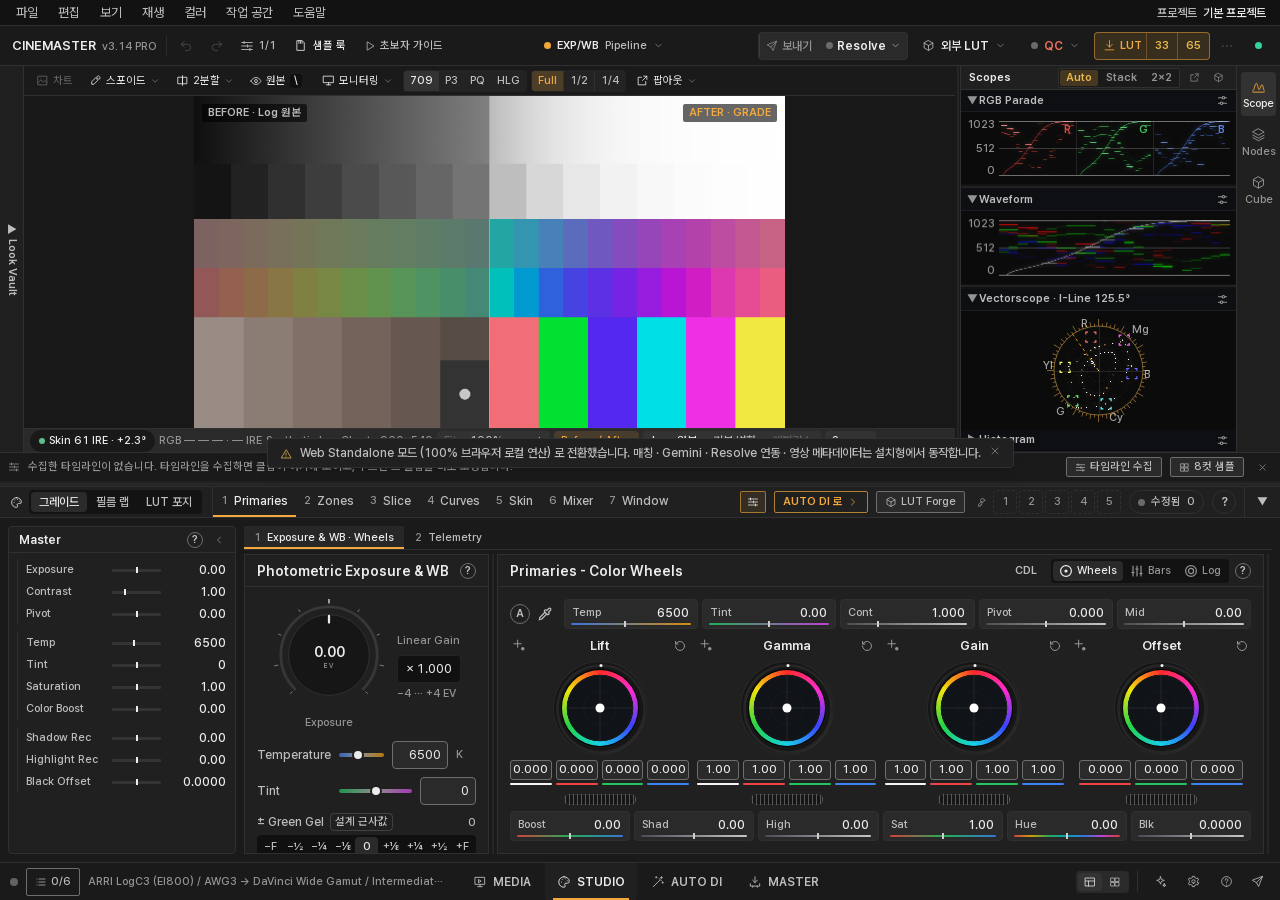
==== commit 4f539055: "홈페이지 v3.14" ====
--- a/app/index.html
+++ b/app/index.html
@@ -11,10 +11,10 @@
     <link rel="preload" href="./fonts/PretendardVariable.woff2" as="font" type="font/woff2" crossorigin />
     <link rel="stylesheet" href="./fonts/fonts.css" />
     <title>CineMaster AI</title>
-    <script type="module" crossorigin src="./assets/index-CdY8fZqr.js"></script>
+    <script type="module" crossorigin src="./assets/index-CCMghe12.js"></script>
     <link rel="modulepreload" crossorigin href="./assets/react-3sQq0HIT.js">
     <link rel="modulepreload" crossorigin href="./assets/vendor-BOb9NCxB.js">
-    <link rel="stylesheet" crossorigin href="./assets/index-BvH-mARH.css">
+    <link rel="stylesheet" crossorigin href="./assets/index-BYWS-9Fa.css">
   </head>
   <body class="bg-app text-zinc-200">
     <div id="root"></div>
--- a/app/assets/index-BYWS-9Fa.css
+++ b/app/assets/index-BYWS-9Fa.css
@@ -0,0 +1 @@
+*,:before,:after{--tw-border-spacing-x: 0;--tw-border-spacing-y: 0;--tw-translate-x: 0;--tw-translate-y: 0;--tw-rotate: 0;--tw-skew-x: 0;--tw-skew-y: 0;--tw-scale-x: 1;--tw-scale-y: 1;--tw-pan-x: ;--tw-pan-y: ;--tw-pinch-zoom: ;--tw-scroll-snap-strictness: proximity;--tw-gradient-from-position: ;--tw-gradient-via-position: ;--tw-gradient-to-position: ;--tw-ordinal: ;--tw-slashed-zero: ;--tw-numeric-figure: ;--tw-numeric-spacing: ;--tw-numeric-fraction: ;--tw-ring-inset: ;--tw-ring-offset-width: 0px;--tw-ring-offset-color: #fff;--tw-ring-color: rgb(59 130 246 / .5);--tw-ring-offset-shadow: 0 0 #0000;--tw-ring-shadow: 0 0 #0000;--tw-shadow: 0 0 #0000;--tw-shadow-colored: 0 0 #0000;--tw-blur: ;--tw-brightness: ;--tw-contrast: ;--tw-grayscale: ;--tw-hue-rotate: ;--tw-invert: ;--tw-saturate: ;--tw-sepia: ;--tw-drop-shadow: ;--tw-backdrop-blur: ;--tw-backdrop-brightness: ;--tw-backdrop-contrast: ;--tw-backdrop-grayscale: ;--tw-backdrop-hue-rotate: ;--tw-backdrop-invert: ;--tw-backdrop-opacity: ;--tw-backdrop-saturate: ;--tw-backdrop-sepia: ;--tw-contain-size: ;--tw-contain-layout: ;--tw-contain-paint: ;--tw-contain-style: }::backdrop{--tw-border-spacing-x: 0;--tw-border-spacing-y: 0;--tw-translate-x: 0;--tw-translate-y: 0;--tw-rotate: 0;--tw-skew-x: 0;--tw-skew-y: 0;--tw-scale-x: 1;--tw-scale-y: 1;--tw-pan-x: ;--tw-pan-y: ;--tw-pinch-zoom: ;--tw-scroll-snap-strictness: proximity;--tw-gradient-from-position: ;--tw-gradient-via-position: ;--tw-gradient-to-position: ;--tw-ordinal: ;--tw-slashed-zero: ;--tw-numeric-figure: ;--tw-numeric-spacing: ;--tw-numeric-fraction: ;--tw-ring-inset: ;--tw-ring-offset-width: 0px;--tw-ring-offset-color: #fff;--tw-ring-color: rgb(59 130 246 / .5);--tw-ring-offset-shadow: 0 0 #0000;--tw-ring-shadow: 0 0 #0000;--tw-shadow: 0 0 #0000;--tw-shadow-colored: 0 0 #0000;--tw-blur: ;--tw-brightness: ;--tw-contrast: ;--tw-grayscale: ;--tw-hue-rotate: ;--tw-invert: ;--tw-saturate: ;--tw-sepia: ;--tw-drop-shadow: ;--tw-backdrop-blur: ;--tw-backdrop-brightness: ;--tw-backdrop-contrast: ;--tw-backdrop-grayscale: ;--tw-backdrop-hue-rotate: ;--tw-backdrop-invert: ;--tw-backdrop-opacity: ;--tw-backdrop-saturate: ;--tw-backdrop-sepia: ;--tw-contain-size: ;--tw-contain-layout: ;--tw-contain-paint: ;--tw-contain-style: }*,:before,:after{box-sizing:border-box;border-width:0;border-style:solid;border-color:#e5e7eb}:before,:after{--tw-content: ""}html,:host{line-height:1.5;-webkit-text-size-adjust:100%;-moz-tab-size:4;-o-tab-size:4;tab-size:4;font-family:Pretendard Variable,Pretendard,Segoe UI Variable,Segoe UI,Malgun Gothic,system-ui,sans-serif;font-feature-settings:normal;font-variation-settings:normal;-webkit-tap-highlight-color:transparent}body{margin:0;line-height:inherit}hr{height:0;color:inherit;border-top-width:1px}abbr:where([title]){-webkit-text-decoration:underline dotted;text-decoration:underline dotted}h1,h2,h3,h4,h5,h6{font-size:inherit;font-weight:inherit}a{color:inherit;text-decoration:inherit}b,strong{font-weight:bolder}code,kbd,samp,pre{font-family:Pretendard Variable,Pretendard,Segoe UI Variable,Segoe UI,Malgun Gothic,system-ui,sans-serif;font-feature-settings:normal;font-variation-settings:normal;font-size:1em}small{font-size:80%}sub,sup{font-size:75%;line-height:0;position:relative;vertical-align:baseline}sub{bottom:-.25em}sup{top:-.5em}table{text-indent:0;border-color:inherit;border-collapse:collapse}button,input,optgroup,select,textarea{font-family:inherit;font-feature-settings:inherit;font-variation-settings:inherit;font-size:100%;font-weight:inherit;line-height:inherit;letter-spacing:inherit;color:inherit;margin:0;padding:0}button,select{text-transform:none}button,input:where([type=button]),input:where([type=reset]),input:where([type=submit]){-webkit-appearance:button;background-color:transparent;background-image:none}:-moz-focusring{outline:auto}:-moz-ui-invalid{box-shadow:none}progress{vertical-align:baseline}::-webkit-inner-spin-button,::-webkit-outer-spin-button{height:auto}[type=search]{-webkit-appearance:textfield;outline-offset:-2px}::-webkit-search-decoration{-webkit-appearance:none}::-webkit-file-upload-button{-webkit-appearance:button;font:inherit}summary{display:list-item}blockquote,dl,dd,h1,h2,h3,h4,h5,h6,hr,figure,p,pre{margin:0}fieldset{margin:0;padding:0}legend{padding:0}ol,ul,menu{list-style:none;margin:0;padding:0}dialog{padding:0}textarea{resize:vertical}input::-moz-placeholder,textarea::-moz-placeholder{opacity:1;color:#9ca3af}input::placeholder,textarea::placeholder{opacity:1;color:#9ca3af}button,[role=button]{cursor:pointer}:disabled{cursor:default}img,svg,video,canvas,audio,iframe,embed,object{display:block;vertical-align:middle}img,video{max-width:100%;height:auto}[hidden]:where(:not([hidden=until-found])){display:none}.\!container{width:100%!important}.container{width:100%}@media (min-width: 640px){.\!container{max-width:640px!important}.container{max-width:640px}}@media (min-width: 768px){.\!container{max-width:768px!important}.container{max-width:768px}}@media (min-width: 1024px){.\!container{max-width:1024px!important}.container{max-width:1024px}}@media (min-width: 1280px){.\!container{max-width:1280px!important}.container{max-width:1280px}}@media (min-width: 1536px){.\!container{max-width:1536px!important}.container{max-width:1536px}}.sr-only{position:absolute;width:1px;height:1px;padding:0;margin:-1px;overflow:hidden;clip:rect(0,0,0,0);white-space:nowrap;border-width:0}.pointer-events-none{pointer-events:none}.pointer-events-auto{pointer-events:auto}.visible{visibility:visible}.static{position:static}.fixed{position:fixed}.absolute{position:absolute}.relative{position:relative}.sticky{position:sticky}.inset-0{top:0;right:0;bottom:0;left:0}.inset-x-0{left:0;right:0}.inset-x-2{left:.5rem;right:.5rem}.inset-y-0{top:0;bottom:0}.-right-\[3px\]{right:-3px}.-top-\[3px\]{top:-3px}.bottom-0{bottom:0}.bottom-0\.5{bottom:.125rem}.bottom-1{bottom:.25rem}.bottom-14{bottom:3.5rem}.bottom-2{bottom:.5rem}.bottom-4{bottom:1rem}.bottom-\[52px\]{bottom:52px}.left-0{left:0}.left-0\.5{left:.125rem}.left-1{left:.25rem}.left-1\.5{left:.375rem}.left-1\/2{left:50%}.left-2{left:.5rem}.left-3{left:.75rem}.left-\[18px\]{left:18px}.left-\[20px\]{left:20px}.left-\[3px\]{left:3px}.left-\[4px\]{left:4px}.left-\[5px\]{left:5px}.right-0{right:0}.right-0\.5{right:.125rem}.right-1{right:.25rem}.right-1\.5{right:.375rem}.right-2{right:.5rem}.right-3{right:.75rem}.right-\[5px\]{right:5px}.top-0{top:0}.top-0\.5{top:.125rem}.top-1{top:.25rem}.top-1\/2{top:50%}.top-2{top:.5rem}.top-3{top:.75rem}.top-8{top:2rem}.top-9{top:2.25rem}.top-\[112px\]{top:112px}.top-\[3px\]{top:3px}.top-\[56px\]{top:56px}.top-\[5px\]{top:5px}.top-\[6px\]{top:6px}.top-full{top:100%}.z-10{z-index:10}.z-20{z-index:20}.z-30{z-index:30}.z-40{z-index:40}.z-50{z-index:50}.z-\[1\]{z-index:1}.z-\[60\]{z-index:60}.z-\[70\]{z-index:70}.z-\[80\]{z-index:80}.z-\[90\]{z-index:90}.z-\[95\]{z-index:95}.col-span-2{grid-column:span 2 / span 2}.col-span-full{grid-column:1 / -1}.col-start-2{grid-column-start:2}.-mx-2\.5{margin-left:-.625rem;margin-right:-.625rem}.mx-0\.5{margin-left:.125rem;margin-right:.125rem}.mx-1{margin-left:.25rem;margin-right:.25rem}.mx-2{margin-left:.5rem;margin-right:.5rem}.mx-\[1px\]{margin-left:1px;margin-right:1px}.my-0\.5{margin-top:.125rem;margin-bottom:.125rem}.my-1{margin-top:.25rem;margin-bottom:.25rem}.my-1\.5{margin-top:.375rem;margin-bottom:.375rem}.-mt-1{margin-top:-.25rem}.mb-0\.5{margin-bottom:.125rem}.mb-1{margin-bottom:.25rem}.mb-1\.5{margin-bottom:.375rem}.mb-2{margin-bottom:.5rem}.mb-3{margin-bottom:.75rem}.mb-4{margin-bottom:1rem}.mb-5{margin-bottom:1.25rem}.mb-8{margin-bottom:2rem}.ml-0\.5{margin-left:.125rem}.ml-1{margin-left:.25rem}.ml-2{margin-left:.5rem}.ml-auto{margin-left:auto}.mr-0\.5{margin-right:.125rem}.mr-1{margin-right:.25rem}.mr-auto{margin-right:auto}.mt-0\.5{margin-top:.125rem}.mt-1{margin-top:.25rem}.mt-1\.5{margin-top:.375rem}.mt-2{margin-top:.5rem}.mt-2\.5{margin-top:.625rem}.mt-3{margin-top:.75rem}.mt-4{margin-top:1rem}.mt-\[1px\]{margin-top:1px}.mt-\[3px\]{margin-top:3px}.mt-px{margin-top:1px}.block{display:block}.inline-block{display:inline-block}.inline{display:inline}.flex{display:flex}.inline-flex{display:inline-flex}.\!table{display:table!important}.table{display:table}.\!grid{display:grid!important}.grid{display:grid}.contents{display:contents}.hidden{display:none}.aspect-square{aspect-ratio:1 / 1}.aspect-video{aspect-ratio:16 / 9}.h-1{height:.25rem}.h-1\.5{height:.375rem}.h-10{height:2.5rem}.h-11{height:2.75rem}.h-12{height:3rem}.h-14{height:3.5rem}.h-2{height:.5rem}.h-2\.5{height:.625rem}.h-3{height:.75rem}.h-3\.5{height:.875rem}.h-32{height:8rem}.h-4{height:1rem}.h-5{height:1.25rem}.h-6{height:1.5rem}.h-7{height:1.75rem}.h-8{height:2rem}.h-9{height:2.25rem}.h-\[104px\]{height:104px}.h-\[10px\]{height:10px}.h-\[11px\]{height:11px}.h-\[124px\]{height:124px}.h-\[132px\]{height:132px}.h-\[14px\]{height:14px}.h-\[18px\]{height:18px}.h-\[2\.5px\]{height:2.5px}.h-\[200px\]{height:200px}.h-\[20px\]{height:20px}.h-\[212px\]{height:212px}.h-\[22px\]{height:22px}.h-\[24px\]{height:24px}.h-\[26px\]{height:26px}.h-\[27px\]{height:27px}.h-\[28px\]{height:28px}.h-\[2px\]{height:2px}.h-\[30px\]{height:30px}.h-\[38px\]{height:38px}.h-\[3px\]{height:3px}.h-\[44px\]{height:44px}.h-\[4px\]{height:4px}.h-\[52px\]{height:52px}.h-\[5px\]{height:5px}.h-\[64px\]{height:64px}.h-\[6px\]{height:6px}.h-\[72px\]{height:72px}.h-\[78px\]{height:78px}.h-\[7px\]{height:7px}.h-\[86px\]{height:86px}.h-\[8px\]{height:8px}.h-\[92px\]{height:92px}.h-\[9px\]{height:9px}.h-full{height:100%}.h-px{height:1px}.h-screen{height:100vh}.max-h-64{max-height:16rem}.max-h-\[140px\]{max-height:140px}.max-h-\[150px\]{max-height:150px}.max-h-\[168px\]{max-height:168px}.max-h-\[180px\]{max-height:180px}.max-h-\[190px\]{max-height:190px}.max-h-\[340px\]{max-height:340px}.max-h-\[64vh\]{max-height:64vh}.max-h-\[70vh\]{max-height:70vh}.max-h-\[86vh\]{max-height:86vh}.max-h-\[92vh\]{max-height:92vh}.max-h-full{max-height:100%}.min-h-0{min-height:0px}.min-h-7{min-height:1.75rem}.min-h-8{min-height:2rem}.min-h-\[14px\]{min-height:14px}.min-h-\[16px\]{min-height:16px}.min-h-\[176px\]{min-height:176px}.min-h-\[18px\]{min-height:18px}.min-h-\[220px\]{min-height:220px}.min-h-\[236px\]{min-height:236px}.min-h-\[240px\]{min-height:240px}.min-h-\[30px\]{min-height:30px}.min-h-\[64px\]{min-height:64px}.min-h-\[72px\]{min-height:72px}.min-h-\[76px\]{min-height:76px}.min-h-\[88px\]{min-height:88px}.w-0{width:0px}.w-1\.5{width:.375rem}.w-11{width:2.75rem}.w-12{width:3rem}.w-14{width:3.5rem}.w-2{width:.5rem}.w-2\.5{width:.625rem}.w-20{width:5rem}.w-24{width:6rem}.w-28{width:7rem}.w-3{width:.75rem}.w-3\.5{width:.875rem}.w-4{width:1rem}.w-5{width:1.25rem}.w-6{width:1.5rem}.w-7{width:1.75rem}.w-8{width:2rem}.w-9{width:2.25rem}.w-\[110px\]{width:110px}.w-\[112px\]{width:112px}.w-\[11px\]{width:11px}.w-\[120px\]{width:120px}.w-\[124px\]{width:124px}.w-\[128px\]{width:128px}.w-\[132px\]{width:132px}.w-\[136px\]{width:136px}.w-\[140px\]{width:140px}.w-\[150px\]{width:150px}.w-\[156px\]{width:156px}.w-\[168px\]{width:168px}.w-\[170px\]{width:170px}.w-\[176px\]{width:176px}.w-\[18px\]{width:18px}.w-\[190px\]{width:190px}.w-\[200px\]{width:200px}.w-\[20px\]{width:20px}.w-\[210px\]{width:210px}.w-\[214px\]{width:214px}.w-\[218px\]{width:218px}.w-\[220px\]{width:220px}.w-\[22px\]{width:22px}.w-\[230px\]{width:230px}.w-\[236px\]{width:236px}.w-\[250px\]{width:250px}.w-\[260px\]{width:260px}.w-\[264px\]{width:264px}.w-\[268px\]{width:268px}.w-\[26px\]{width:26px}.w-\[270px\]{width:270px}.w-\[300px\]{width:300px}.w-\[320px\]{width:320px}.w-\[340px\]{width:340px}.w-\[380px\]{width:380px}.w-\[44px\]{width:44px}.w-\[46\%\]{width:46%}.w-\[46px\]{width:46px}.w-\[480px\]{width:480px}.w-\[48px\]{width:48px}.w-\[4px\]{width:4px}.w-\[52px\]{width:52px}.w-\[540px\]{width:540px}.w-\[54px\]{width:54px}.w-\[56px\]{width:56px}.w-\[58px\]{width:58px}.w-\[5px\]{width:5px}.w-\[62px\]{width:62px}.w-\[640px\]{width:640px}.w-\[64px\]{width:64px}.w-\[66px\]{width:66px}.w-\[6px\]{width:6px}.w-\[70px\]{width:70px}.w-\[72px\]{width:72px}.w-\[74px\]{width:74px}.w-\[76px\]{width:76px}.w-\[780px\]{width:780px}.w-\[7px\]{width:7px}.w-\[820px\]{width:820px}.w-\[84px\]{width:84px}.w-\[92px\]{width:92px}.w-\[9px\]{width:9px}.w-\[clamp\(250px\,21vw\,340px\)\]{width:clamp(250px,21vw,340px)}.w-\[clamp\(270px\,23vw\,360px\)\]{width:clamp(270px,23vw,360px)}.w-\[clamp\(280px\,22vw\,340px\)\]{width:clamp(280px,22vw,340px)}.w-\[min\(560px\,100\%\)\]{width:min(560px,100%)}.w-\[min\(600px\,calc\(100vw-32px\)\)\]{width:min(600px,calc(100vw - 32px))}.w-fit{width:-moz-fit-content;width:fit-content}.w-full{width:100%}.w-max{width:-moz-max-content;width:max-content}.w-px{width:1px}.w-screen{width:100vw}.min-w-0{min-width:0px}.min-w-2{min-width:.5rem}.min-w-\[110px\]{min-width:110px}.min-w-\[116px\]{min-width:116px}.min-w-\[120px\]{min-width:120px}.min-w-\[150px\]{min-width:150px}.min-w-\[190px\]{min-width:190px}.min-w-\[220px\]{min-width:220px}.min-w-\[24px\]{min-width:24px}.min-w-\[260px\]{min-width:260px}.min-w-\[30px\]{min-width:30px}.min-w-\[76px\]{min-width:76px}.min-w-max{min-width:-moz-max-content;min-width:max-content}.max-w-\[150px\]{max-width:150px}.max-w-\[170px\]{max-width:170px}.max-w-\[190px\]{max-width:190px}.max-w-\[200px\]{max-width:200px}.max-w-\[220px\]{max-width:220px}.max-w-\[240px\]{max-width:240px}.max-w-\[260px\]{max-width:260px}.max-w-\[280px\]{max-width:280px}.max-w-\[38\%\]{max-width:38%}.max-w-\[40\%\]{max-width:40%}.max-w-\[44\%\]{max-width:44%}.max-w-\[460px\]{max-width:460px}.max-w-\[520px\]{max-width:520px}.max-w-\[52px\]{max-width:52px}.max-w-\[70\%\]{max-width:70%}.max-w-\[90\%\]{max-width:90%}.max-w-\[92\%\]{max-width:92%}.max-w-\[92vw\]{max-width:92vw}.max-w-\[94vw\]{max-width:94vw}.max-w-\[96vw\]{max-width:96vw}.max-w-\[calc\(100vw-24px\)\]{max-width:calc(100vw - 24px)}.max-w-\[min\(560px\,92vw\)\]{max-width:min(560px,92vw)}.max-w-full{max-width:100%}.flex-1{flex:1 1 0%}.flex-\[0_1_18\%\]{flex:0 1 18%}.flex-\[1_0_auto\]{flex:1 0 auto}.flex-\[1_1_0\%\]{flex:1 1 0%}.flex-\[1_1_420px\]{flex:1 1 420px}.shrink{flex-shrink:1}.shrink-0{flex-shrink:0}.shrink-\[3\]{flex-shrink:3}.basis-0{flex-basis:0px}.border-collapse{border-collapse:collapse}.-translate-x-1\/2{--tw-translate-x: -50%;transform:translate(var(--tw-translate-x),var(--tw-translate-y)) rotate(var(--tw-rotate)) skew(var(--tw-skew-x)) skewY(var(--tw-skew-y)) scaleX(var(--tw-scale-x)) scaleY(var(--tw-scale-y))}.-translate-y-1\/2{--tw-translate-y: -50%;transform:translate(var(--tw-translate-x),var(--tw-translate-y)) rotate(var(--tw-rotate)) skew(var(--tw-skew-x)) skewY(var(--tw-skew-y)) scaleX(var(--tw-scale-x)) scaleY(var(--tw-scale-y))}.transform{transform:translate(var(--tw-translate-x),var(--tw-translate-y)) rotate(var(--tw-rotate)) skew(var(--tw-skew-x)) skewY(var(--tw-skew-y)) scaleX(var(--tw-scale-x)) scaleY(var(--tw-scale-y))}.cursor-col-resize{cursor:col-resize}.cursor-crosshair{cursor:crosshair}.cursor-default{cursor:default}.cursor-ew-resize{cursor:ew-resize}.cursor-grab{cursor:grab}.cursor-move{cursor:move}.cursor-not-allowed{cursor:not-allowed}.cursor-ns-resize{cursor:ns-resize}.cursor-nwse-resize{cursor:nwse-resize}.cursor-pointer{cursor:pointer}.cursor-row-resize{cursor:row-resize}.touch-none{touch-action:none}.select-none{-webkit-user-select:none;-moz-user-select:none;user-select:none}.select-all{-webkit-user-select:all;-moz-user-select:all;user-select:all}.resize-none{resize:none}.resize-y{resize:vertical}.resize{resize:both}.list-decimal{list-style-type:decimal}.list-disc{list-style-type:disc}.auto-rows-min{grid-auto-rows:min-content}.grid-cols-1{grid-template-columns:repeat(1,minmax(0,1fr))}.grid-cols-2{grid-template-columns:repeat(2,minmax(0,1fr))}.grid-cols-3{grid-template-columns:repeat(3,minmax(0,1fr))}.grid-cols-4{grid-template-columns:repeat(4,minmax(0,1fr))}.grid-cols-5{grid-template-columns:repeat(5,minmax(0,1fr))}.grid-cols-6{grid-template-columns:repeat(6,minmax(0,1fr))}.grid-cols-\[16px_1fr_auto\]{grid-template-columns:16px 1fr auto}.grid-cols-\[20px_1fr\]{grid-template-columns:20px 1fr}.grid-cols-\[22px_1fr_22px\]{grid-template-columns:22px 1fr 22px}.grid-cols-\[52px_150px_minmax\(0\,1fr\)\]{grid-template-columns:52px 150px minmax(0,1fr)}.grid-cols-\[70px_1fr_1fr_1fr\]{grid-template-columns:70px 1fr 1fr 1fr}.grid-cols-\[70px_minmax\(0\,1fr\)_minmax\(0\,1fr\)\]{grid-template-columns:70px minmax(0,1fr) minmax(0,1fr)}.grid-cols-\[72px_1fr_auto\]{grid-template-columns:72px 1fr auto}.grid-cols-\[76px_1fr\]{grid-template-columns:76px 1fr}.grid-cols-\[76px_minmax\(0\,1\.2fr\)_110px_minmax\(0\,1\.6fr\)_24px\]{grid-template-columns:76px minmax(0,1.2fr) 110px minmax(0,1.6fr) 24px}.grid-cols-\[auto_1fr\]{grid-template-columns:auto 1fr}.grid-cols-\[repeat\(auto-fill\,minmax\(120px\,1fr\)\)\]{grid-template-columns:repeat(auto-fill,minmax(120px,1fr))}.grid-cols-\[repeat\(auto-fill\,minmax\(150px\,1fr\)\)\]{grid-template-columns:repeat(auto-fill,minmax(150px,1fr))}.grid-cols-\[repeat\(auto-fill\,minmax\(200px\,1fr\)\)\]{grid-template-columns:repeat(auto-fill,minmax(200px,1fr))}.grid-rows-2{grid-template-rows:repeat(2,minmax(0,1fr))}.flex-row{flex-direction:row}.flex-col{flex-direction:column}.flex-wrap{flex-wrap:wrap}.content-start{align-content:flex-start}.items-start{align-items:flex-start}.items-end{align-items:flex-end}.items-center{align-items:center}.items-baseline{align-items:baseline}.items-stretch{align-items:stretch}.justify-end{justify-content:flex-end}.justify-center{justify-content:center}.justify-between{justify-content:space-between}.justify-around{justify-content:space-around}.gap-0\.5{gap:.125rem}.gap-1{gap:.25rem}.gap-1\.5{gap:.375rem}.gap-2{gap:.5rem}.gap-2\.5{gap:.625rem}.gap-3{gap:.75rem}.gap-4{gap:1rem}.gap-5{gap:1.25rem}.gap-\[2px\]{gap:2px}.gap-\[3px\]{gap:3px}.gap-\[4px\]{gap:4px}.gap-\[5px\]{gap:5px}.gap-px{gap:1px}.gap-x-1{-moz-column-gap:.25rem;column-gap:.25rem}.gap-x-1\.5{-moz-column-gap:.375rem;column-gap:.375rem}.gap-x-2{-moz-column-gap:.5rem;column-gap:.5rem}.gap-x-3{-moz-column-gap:.75rem;column-gap:.75rem}.gap-x-4{-moz-column-gap:1rem;column-gap:1rem}.gap-x-5{-moz-column-gap:1.25rem;column-gap:1.25rem}.gap-x-6{-moz-column-gap:1.5rem;column-gap:1.5rem}.gap-y-0\.5{row-gap:.125rem}.gap-y-1{row-gap:.25rem}.gap-y-1\.5{row-gap:.375rem}.gap-y-2{row-gap:.5rem}.gap-y-3{row-gap:.75rem}.gap-y-4{row-gap:1rem}.space-y-0\.5>:not([hidden])~:not([hidden]){--tw-space-y-reverse: 0;margin-top:calc(.125rem * calc(1 - var(--tw-space-y-reverse)));margin-bottom:calc(.125rem * var(--tw-space-y-reverse))}.space-y-1>:not([hidden])~:not([hidden]){--tw-space-y-reverse: 0;margin-top:calc(.25rem * calc(1 - var(--tw-space-y-reverse)));margin-bottom:calc(.25rem * var(--tw-space-y-reverse))}.space-y-1\.5>:not([hidden])~:not([hidden]){--tw-space-y-reverse: 0;margin-top:calc(.375rem * calc(1 - var(--tw-space-y-reverse)));margin-bottom:calc(.375rem * var(--tw-space-y-reverse))}.space-y-2>:not([hidden])~:not([hidden]){--tw-space-y-reverse: 0;margin-top:calc(.5rem * calc(1 - var(--tw-space-y-reverse)));margin-bottom:calc(.5rem * var(--tw-space-y-reverse))}.space-y-2\.5>:not([hidden])~:not([hidden]){--tw-space-y-reverse: 0;margin-top:calc(.625rem * calc(1 - var(--tw-space-y-reverse)));margin-bottom:calc(.625rem * var(--tw-space-y-reverse))}.space-y-px>:not([hidden])~:not([hidden]){--tw-space-y-reverse: 0;margin-top:calc(1px * calc(1 - var(--tw-space-y-reverse)));margin-bottom:calc(1px * var(--tw-space-y-reverse))}.self-start{align-self:flex-start}.self-center{align-self:center}.justify-self-end{justify-self:end}.overflow-auto{overflow:auto}.overflow-hidden{overflow:hidden}.overflow-visible{overflow:visible}.overflow-x-auto{overflow-x:auto}.overflow-y-auto{overflow-y:auto}.overflow-x-hidden{overflow-x:hidden}.overflow-y-hidden{overflow-y:hidden}.truncate{overflow:hidden;text-overflow:ellipsis;white-space:nowrap}.whitespace-normal{white-space:normal}.whitespace-nowrap{white-space:nowrap}.whitespace-pre{white-space:pre}.break-words{overflow-wrap:break-word}.break-all{word-break:break-all}.break-keep{word-break:keep-all}.\!rounded-\[3px\]{border-radius:3px!important}.rounded{border-radius:4px}.rounded-\[22\%\]{border-radius:22%}.rounded-\[2px\]{border-radius:2px}.rounded-\[3px\]{border-radius:3px}.rounded-\[4px\]{border-radius:4px}.rounded-full{border-radius:9999px}.rounded-lg{border-radius:6px}.rounded-md{border-radius:4px}.rounded-none{border-radius:0}.rounded-sm{border-radius:2px}.rounded-b-md{border-bottom-right-radius:4px;border-bottom-left-radius:4px}.border{border-width:1px}.border-0{border-width:0px}.border-2{border-width:2px}.border-y{border-top-width:1px;border-bottom-width:1px}.border-b{border-bottom-width:1px}.border-b-2{border-bottom-width:2px}.border-l{border-left-width:1px}.border-r{border-right-width:1px}.border-t{border-top-width:1px}.border-dashed{border-style:dashed}.\!border-accent2{--tw-border-opacity: 1 !important;border-color:rgb(125 179 240 / var(--tw-border-opacity, 1))!important}.\!border-ctl{--tw-border-opacity: 1 !important;border-color:rgb(110 110 110 / var(--tw-border-opacity, 1))!important}.\!border-transparent{border-color:transparent!important}.border-accent{--tw-border-opacity: 1;border-color:rgb(var(--cm-accent-rgb, 242 168 59) / var(--tw-border-opacity, 1))}.border-accent\/30{border-color:rgb(var(--cm-accent-rgb, 242 168 59) / .3)}.border-accent\/40{border-color:rgb(var(--cm-accent-rgb, 242 168 59) / .4)}.border-accent\/50{border-color:rgb(var(--cm-accent-rgb, 242 168 59) / .5)}.border-accent\/60{border-color:rgb(var(--cm-accent-rgb, 242 168 59) / .6)}.border-accent\/70{border-color:rgb(var(--cm-accent-rgb, 242 168 59) / .7)}.border-accent\/80{border-color:rgb(var(--cm-accent-rgb, 242 168 59) / .8)}.border-accent2\/40{border-color:#7db3f066}.border-accent2\/60{border-color:#7db3f099}.border-app{--tw-border-opacity: 1;border-color:rgb(26 26 26 / var(--tw-border-opacity, 1))}.border-black\/40{border-color:#0006}.border-black\/50{border-color:#00000080}.border-black\/60{border-color:#0009}.border-ctl{--tw-border-opacity: 1;border-color:rgb(110 110 110 / var(--tw-border-opacity, 1))}.border-ctl\/60{border-color:#6e6e6e99}.border-err{--tw-border-opacity: 1;border-color:rgb(240 113 94 / var(--tw-border-opacity, 1))}.border-err\/40{border-color:#f0715e66}.border-err\/50{border-color:#f0715e80}.border-err\/60{border-color:#f0715e99}.border-fg2{--tw-border-opacity: 1;border-color:rgb(189 189 189 / var(--tw-border-opacity, 1))}.border-fg3{--tw-border-opacity: 1;border-color:rgb(148 148 148 / var(--tw-border-opacity, 1))}.border-info{--tw-border-opacity: 1;border-color:rgb(125 179 240 / var(--tw-border-opacity, 1))}.border-info\/60{border-color:#7db3f099}.border-line{--tw-border-opacity: 1;border-color:rgb(48 48 48 / var(--tw-border-opacity, 1))}.border-line\/40{border-color:#30303066}.border-line\/50{border-color:#30303080}.border-line\/60{border-color:#30303099}.border-ok{--tw-border-opacity: 1;border-color:rgb(92 192 138 / var(--tw-border-opacity, 1))}.border-ok\/40{border-color:#5cc08a66}.border-ok\/50{border-color:#5cc08a80}.border-ok\/60{border-color:#5cc08a99}.border-panel{--tw-border-opacity: 1;border-color:rgb(32 32 32 / var(--tw-border-opacity, 1))}.border-transparent{border-color:transparent}.border-warn{--tw-border-opacity: 1;border-color:rgb(230 184 74 / var(--tw-border-opacity, 1))}.border-warn\/30{border-color:#e6b84a4d}.border-warn\/40{border-color:#e6b84a66}.border-warn\/50{border-color:#e6b84a80}.border-white{--tw-border-opacity: 1;border-color:rgb(255 255 255 / var(--tw-border-opacity, 1))}.border-white\/15{border-color:#ffffff26}.border-white\/20{border-color:#fff3}.border-white\/5,.border-white\/\[0\.05\]{border-color:#ffffff0d}.border-white\/\[0\.06\]{border-color:#ffffff0f}.border-white\/\[0\.07\]{border-color:#ffffff12}.border-white\/\[0\.08\]{border-color:#ffffff14}.\!bg-accent{--tw-bg-opacity: 1 !important;background-color:rgb(var(--cm-accent-rgb, 242 168 59) / var(--tw-bg-opacity, 1))!important}.\!bg-accent2\/10{background-color:#7db3f01a!important}.\!bg-control{--tw-bg-opacity: 1 !important;background-color:rgb(42 42 42 / var(--tw-bg-opacity, 1))!important}.\!bg-transparent{background-color:transparent!important}.bg-\[\#0d0f13\]{--tw-bg-opacity: 1;background-color:rgb(13 15 19 / var(--tw-bg-opacity, 1))}.bg-\[\#121212\]{--tw-bg-opacity: 1;background-color:rgb(18 18 18 / var(--tw-bg-opacity, 1))}.bg-\[\#12241c\]{--tw-bg-opacity: 1;background-color:rgb(18 36 28 / var(--tw-bg-opacity, 1))}.bg-\[\#161616\]{--tw-bg-opacity: 1;background-color:rgb(22 22 22 / var(--tw-bg-opacity, 1))}.bg-\[\#202020\]{--tw-bg-opacity: 1;background-color:rgb(32 32 32 / var(--tw-bg-opacity, 1))}.bg-\[\#2a1416\]{--tw-bg-opacity: 1;background-color:rgb(42 20 22 / var(--tw-bg-opacity, 1))}.bg-accent{--tw-bg-opacity: 1;background-color:rgb(var(--cm-accent-rgb, 242 168 59) / var(--tw-bg-opacity, 1))}.bg-accent\/10{background-color:rgb(var(--cm-accent-rgb, 242 168 59) / .1)}.bg-accent\/15{background-color:rgb(var(--cm-accent-rgb, 242 168 59) / .15)}.bg-accent\/20{background-color:rgb(var(--cm-accent-rgb, 242 168 59) / .2)}.bg-accent\/25{background-color:rgb(var(--cm-accent-rgb, 242 168 59) / .25)}.bg-accent\/80{background-color:rgb(var(--cm-accent-rgb, 242 168 59) / .8)}.bg-accent\/\[0\.06\]{background-color:rgb(var(--cm-accent-rgb, 242 168 59) / .06)}.bg-accent\/\[0\.14\]{background-color:rgb(var(--cm-accent-rgb, 242 168 59) / .14)}.bg-accent2\/10{background-color:#7db3f01a}.bg-accent2\/15{background-color:#7db3f026}.bg-accent2\/20{background-color:#7db3f033}.bg-app{--tw-bg-opacity: 1;background-color:rgb(26 26 26 / var(--tw-bg-opacity, 1))}.bg-app\/50{background-color:#1a1a1a80}.bg-app\/60{background-color:#1a1a1a99}.bg-black{--tw-bg-opacity: 1;background-color:rgb(0 0 0 / var(--tw-bg-opacity, 1))}.bg-black\/20{background-color:#0003}.bg-black\/30{background-color:#0000004d}.bg-black\/35{background-color:#00000059}.bg-black\/40{background-color:#0006}.bg-black\/45{background-color:#00000073}.bg-black\/50{background-color:#00000080}.bg-black\/55{background-color:#0000008c}.bg-black\/60{background-color:#0009}.bg-black\/65{background-color:#000000a6}.bg-black\/70{background-color:#000000b3}.bg-black\/75{background-color:#000000bf}.bg-black\/80{background-color:#000c}.bg-black\/85{background-color:#000000d9}.bg-canvas{--tw-bg-opacity: 1;background-color:rgb(18 18 18 / var(--tw-bg-opacity, 1))}.bg-control{--tw-bg-opacity: 1;background-color:rgb(42 42 42 / var(--tw-bg-opacity, 1))}.bg-control\/40{background-color:#2a2a2a66}.bg-ctl{--tw-bg-opacity: 1;background-color:rgb(110 110 110 / var(--tw-bg-opacity, 1))}.bg-err{--tw-bg-opacity: 1;background-color:rgb(240 113 94 / var(--tw-bg-opacity, 1))}.bg-err\/10{background-color:#f0715e1a}.bg-err\/15{background-color:#f0715e26}.bg-err\/25{background-color:#f0715e40}.bg-err\/30{background-color:#f0715e4d}.bg-err\/40{background-color:#f0715e66}.bg-err\/80{background-color:#f0715ecc}.bg-fg{--tw-bg-opacity: 1;background-color:rgb(236 236 236 / var(--tw-bg-opacity, 1))}.bg-fg\/80{background-color:#ecececcc}.bg-fg2{--tw-bg-opacity: 1;background-color:rgb(189 189 189 / var(--tw-bg-opacity, 1))}.bg-fg2\/70{background-color:#bdbdbdb3}.bg-fg3{--tw-bg-opacity: 1;background-color:rgb(148 148 148 / var(--tw-bg-opacity, 1))}.bg-fg3\/60{background-color:#94949499}.bg-hover{--tw-bg-opacity: 1;background-color:rgb(51 51 51 / var(--tw-bg-opacity, 1))}.bg-info{--tw-bg-opacity: 1;background-color:rgb(125 179 240 / var(--tw-bg-opacity, 1))}.bg-info\/15{background-color:#7db3f026}.bg-info\/25{background-color:#7db3f040}.bg-line{--tw-bg-opacity: 1;background-color:rgb(48 48 48 / var(--tw-bg-opacity, 1))}.bg-ok{--tw-bg-opacity: 1;background-color:rgb(92 192 138 / var(--tw-bg-opacity, 1))}.bg-ok\/10{background-color:#5cc08a1a}.bg-ok\/15{background-color:#5cc08a26}.bg-ok\/25{background-color:#5cc08a40}.bg-ok\/30{background-color:#5cc08a4d}.bg-panel{--tw-bg-opacity: 1;background-color:rgb(32 32 32 / var(--tw-bg-opacity, 1))}.bg-panel\/60{background-color:#20202099}.bg-transparent{background-color:transparent}.bg-warn{--tw-bg-opacity: 1;background-color:rgb(230 184 74 / var(--tw-bg-opacity, 1))}.bg-warn\/10{background-color:#e6b84a1a}.bg-warn\/15{background-color:#e6b84a26}.bg-white{--tw-bg-opacity: 1;background-color:rgb(255 255 255 / var(--tw-bg-opacity, 1))}.bg-white\/10{background-color:#ffffff1a}.bg-white\/90{background-color:#ffffffe6}.bg-white\/\[0\.04\]{background-color:#ffffff0a}.bg-white\/\[0\.06\]{background-color:#ffffff0f}.bg-white\/\[0\.07\]{background-color:#ffffff12}.bg-white\/\[0\.08\]{background-color:#ffffff14}.bg-white\/\[0\.12\]{background-color:#ffffff1f}.bg-white\/\[0\.1\]{background-color:#ffffff1a}.object-contain{-o-object-fit:contain;object-fit:contain}.object-cover{-o-object-fit:cover;object-fit:cover}.object-fill{-o-object-fit:fill;object-fit:fill}.p-0{padding:0}.p-0\.5{padding:.125rem}.p-1{padding:.25rem}.p-1\.5{padding:.375rem}.p-2{padding:.5rem}.p-2\.5{padding:.625rem}.p-3{padding:.75rem}.p-4{padding:1rem}.p-5{padding:1.25rem}.p-6{padding:1.5rem}.p-\[1px\]{padding:1px}.p-\[2px\]{padding:2px}.p-\[3px\]{padding:3px}.\!px-0{padding-left:0!important;padding-right:0!important}.\!px-1{padding-left:.25rem!important;padding-right:.25rem!important}.\!px-1\.5{padding-left:.375rem!important;padding-right:.375rem!important}.\!py-0{padding-top:0!important;padding-bottom:0!important}.\!py-0\.5{padding-top:.125rem!important;padding-bottom:.125rem!important}.\!py-\[1px\]{padding-top:1px!important;padding-bottom:1px!important}.\!py-\[2px\]{padding-top:2px!important;padding-bottom:2px!important}.px-0{padding-left:0;padding-right:0}.px-0\.5{padding-left:.125rem;padding-right:.125rem}.px-1{padding-left:.25rem;padding-right:.25rem}.px-1\.5{padding-left:.375rem;padding-right:.375rem}.px-2{padding-left:.5rem;padding-right:.5rem}.px-2\.5{padding-left:.625rem;padding-right:.625rem}.px-3{padding-left:.75rem;padding-right:.75rem}.px-3\.5{padding-left:.875rem;padding-right:.875rem}.px-4{padding-left:1rem;padding-right:1rem}.px-5{padding-left:1.25rem;padding-right:1.25rem}.px-7{padding-left:1.75rem;padding-right:1.75rem}.px-\[3px\]{padding-left:3px;padding-right:3px}.px-\[4px\]{padding-left:4px;padding-right:4px}.py-0\.5{padding-top:.125rem;padding-bottom:.125rem}.py-1{padding-top:.25rem;padding-bottom:.25rem}.py-1\.5{padding-top:.375rem;padding-bottom:.375rem}.py-2{padding-top:.5rem;padding-bottom:.5rem}.py-2\.5{padding-top:.625rem;padding-bottom:.625rem}.py-3{padding-top:.75rem;padding-bottom:.75rem}.py-4{padding-top:1rem;padding-bottom:1rem}.py-5{padding-top:1.25rem;padding-bottom:1.25rem}.py-6{padding-top:1.5rem;padding-bottom:1.5rem}.py-\[1px\]{padding-top:1px;padding-bottom:1px}.py-\[2px\]{padding-top:2px;padding-bottom:2px}.py-\[3px\]{padding-top:3px;padding-bottom:3px}.py-\[5px\]{padding-top:5px;padding-bottom:5px}.py-px{padding-top:1px;padding-bottom:1px}.pb-0\.5{padding-bottom:.125rem}.pb-1{padding-bottom:.25rem}.pb-1\.5{padding-bottom:.375rem}.pb-2{padding-bottom:.5rem}.pb-3{padding-bottom:.75rem}.pl-1{padding-left:.25rem}.pl-1\.5{padding-left:.375rem}.pl-2{padding-left:.5rem}.pl-2\.5{padding-left:.625rem}.pl-3{padding-left:.75rem}.pl-4{padding-left:1rem}.pl-5{padding-left:1.25rem}.pl-6{padding-left:1.5rem}.pr-0\.5{padding-right:.125rem}.pr-1{padding-right:.25rem}.pr-1\.5{padding-right:.375rem}.pr-2{padding-right:.5rem}.pr-3{padding-right:.75rem}.pr-4{padding-right:1rem}.pt-0\.5{padding-top:.125rem}.pt-1{padding-top:.25rem}.pt-1\.5{padding-top:.375rem}.pt-2{padding-top:.5rem}.pt-3{padding-top:.75rem}.pt-\[12vh\]{padding-top:12vh}.text-left{text-align:left}.\!text-center{text-align:center!important}.text-center{text-align:center}.text-right{text-align:right}.align-middle{vertical-align:middle}.align-\[-1px\]{vertical-align:-1px}.align-\[-2px\]{vertical-align:-2px}.font-mono,.font-sans{font-family:Pretendard Variable,Pretendard,Segoe UI Variable,Segoe UI,Malgun Gothic,system-ui,sans-serif}.\!text-body{font-size:13px!important;line-height:20px!important;font-weight:400!important}.\!text-label{font-size:12px!important;line-height:16px!important;font-weight:500!important}.\!text-meta{font-size:11px!important;line-height:14px!important;font-weight:500!important}.text-\[10px\]{font-size:10px}.text-\[11px\]{font-size:11px}.text-\[26px\]{font-size:26px}.text-body{font-size:13px;line-height:20px;font-weight:400}.text-label{font-size:12px;line-height:16px;font-weight:500}.text-meta{font-size:11px;line-height:14px;font-weight:500}.text-title-dialog{font-size:20px;line-height:28px;font-weight:600}.text-title-page{font-size:16px;line-height:24px;font-weight:600}.text-title-panel{font-size:14px;line-height:20px;font-weight:600}.font-medium{font-weight:500}.font-normal{font-weight:400}.font-semibold{font-weight:600}.normal-case{text-transform:none}.tabular-nums{--tw-numeric-spacing: tabular-nums;font-variant-numeric:var(--tw-ordinal) var(--tw-slashed-zero) var(--tw-numeric-figure) var(--tw-numeric-spacing) var(--tw-numeric-fraction)}.leading-4{line-height:1rem}.leading-\[1\.3\]{line-height:1.3}.leading-\[1\.45\]{line-height:1.45}.leading-\[1\.4\]{line-height:1.4}.leading-\[1\.5\]{line-height:1.5}.leading-\[1\.6\]{line-height:1.6}.leading-\[14px\]{line-height:14px}.leading-\[16px\]{line-height:16px}.leading-\[18px\]{line-height:18px}.leading-none{line-height:1}.leading-relaxed{line-height:1.625}.leading-snug{line-height:1.375}.leading-tight{line-height:1.25}.\!text-fg{--tw-text-opacity: 1 !important;color:rgb(236 236 236 / var(--tw-text-opacity, 1))!important}.\!text-on-accent{--tw-text-opacity: 1 !important;color:rgb(20 20 20 / var(--tw-text-opacity, 1))!important}.\!text-warn{--tw-text-opacity: 1 !important;color:rgb(230 184 74 / var(--tw-text-opacity, 1))!important}.text-\[\#E5484D\]{--tw-text-opacity: 1;color:rgb(229 72 77 / var(--tw-text-opacity, 1))}.text-accent{--tw-text-opacity: 1;color:rgb(var(--cm-accent-rgb, 242 168 59) / var(--tw-text-opacity, 1))}.text-err{--tw-text-opacity: 1;color:rgb(240 113 94 / var(--tw-text-opacity, 1))}.text-err\/70{color:#f0715eb3}.text-fg{--tw-text-opacity: 1;color:rgb(236 236 236 / var(--tw-text-opacity, 1))}.text-fg2{--tw-text-opacity: 1;color:rgb(189 189 189 / var(--tw-text-opacity, 1))}.text-fg3{--tw-text-opacity: 1;color:rgb(148 148 148 / var(--tw-text-opacity, 1))}.text-info{--tw-text-opacity: 1;color:rgb(125 179 240 / var(--tw-text-opacity, 1))}.text-ok{--tw-text-opacity: 1;color:rgb(92 192 138 / var(--tw-text-opacity, 1))}.text-on-accent{--tw-text-opacity: 1;color:rgb(20 20 20 / var(--tw-text-opacity, 1))}.text-warn{--tw-text-opacity: 1;color:rgb(230 184 74 / var(--tw-text-opacity, 1))}.text-warn\/80{color:#e6b84acc}.text-warn\/90{color:#e6b84ae6}.text-zinc-200{--tw-text-opacity: 1;color:rgb(236 236 236 / var(--tw-text-opacity, 1))}.underline{text-decoration-line:underline}.line-through{text-decoration-line:line-through}.decoration-dotted{text-decoration-style:dotted}.underline-offset-2{text-underline-offset:2px}.accent-\[rgb\(var\(--cm-accent-rgb\,242_168_59\)\)\]{accent-color:rgb(var(--cm-accent-rgb,242 168 59))}.accent-ok{accent-color:#5CC08A}.accent-warn{accent-color:#E6B84A}.accent-zinc-300{accent-color:#BDBDBD}.opacity-0{opacity:0}.opacity-40{opacity:.4}.opacity-70{opacity:.7}.opacity-80{opacity:.8}.\!shadow-none{--tw-shadow: 0 0 #0000 !important;--tw-shadow-colored: 0 0 #0000 !important;box-shadow:var(--tw-ring-offset-shadow, 0 0 #0000),var(--tw-ring-shadow, 0 0 #0000),var(--tw-shadow)!important}.shadow{--tw-shadow: 0 1px 3px 0 rgb(0 0 0 / .1), 0 1px 2px -1px rgb(0 0 0 / .1);--tw-shadow-colored: 0 1px 3px 0 var(--tw-shadow-color), 0 1px 2px -1px var(--tw-shadow-color);box-shadow:var(--tw-ring-offset-shadow, 0 0 #0000),var(--tw-ring-shadow, 0 0 #0000),var(--tw-shadow)}.shadow-2xl{--tw-shadow: 0 25px 50px -12px rgb(0 0 0 / .25);--tw-shadow-colored: 0 25px 50px -12px var(--tw-shadow-color);box-shadow:var(--tw-ring-offset-shadow, 0 0 #0000),var(--tw-ring-shadow, 0 0 #0000),var(--tw-shadow)}.shadow-\[0_10px_28px_rgba\(0\,0\,0\,0\.55\)\]{--tw-shadow: 0 10px 28px rgba(0,0,0,.55);--tw-shadow-colored: 0 10px 28px var(--tw-shadow-color);box-shadow:var(--tw-ring-offset-shadow, 0 0 #0000),var(--tw-ring-shadow, 0 0 #0000),var(--tw-shadow)}.shadow-\[0_12px_32px_rgba\(0\,0\,0\,0\.55\)\]{--tw-shadow: 0 12px 32px rgba(0,0,0,.55);--tw-shadow-colored: 0 12px 32px var(--tw-shadow-color);box-shadow:var(--tw-ring-offset-shadow, 0 0 #0000),var(--tw-ring-shadow, 0 0 #0000),var(--tw-shadow)}.shadow-\[0_12px_32px_rgba\(0\,0\,0\,0\.6\)\]{--tw-shadow: 0 12px 32px rgba(0,0,0,.6);--tw-shadow-colored: 0 12px 32px var(--tw-shadow-color);box-shadow:var(--tw-ring-offset-shadow, 0 0 #0000),var(--tw-ring-shadow, 0 0 #0000),var(--tw-shadow)}.shadow-\[0_12px_32px_rgba\(0\,0\,0\,0\.7\)\]{--tw-shadow: 0 12px 32px rgba(0,0,0,.7);--tw-shadow-colored: 0 12px 32px var(--tw-shadow-color);box-shadow:var(--tw-ring-offset-shadow, 0 0 #0000),var(--tw-ring-shadow, 0 0 #0000),var(--tw-shadow)}.shadow-\[0_12px_32px_rgba\(0\,0\,0\,0\.75\)\]{--tw-shadow: 0 12px 32px rgba(0,0,0,.75);--tw-shadow-colored: 0 12px 32px var(--tw-shadow-color);box-shadow:var(--tw-ring-offset-shadow, 0 0 #0000),var(--tw-ring-shadow, 0 0 #0000),var(--tw-shadow)}.shadow-\[0_18px_48px_rgba\(0\,0\,0\,0\.6\)\]{--tw-shadow: 0 18px 48px rgba(0,0,0,.6);--tw-shadow-colored: 0 18px 48px var(--tw-shadow-color);box-shadow:var(--tw-ring-offset-shadow, 0 0 #0000),var(--tw-ring-shadow, 0 0 #0000),var(--tw-shadow)}.shadow-\[0_18px_50px_rgba\(0\,0\,0\,0\.7\)\]{--tw-shadow: 0 18px 50px rgba(0,0,0,.7);--tw-shadow-colored: 0 18px 50px var(--tw-shadow-color);box-shadow:var(--tw-ring-offset-shadow, 0 0 #0000),var(--tw-ring-shadow, 0 0 #0000),var(--tw-shadow)}.shadow-\[0_8px_24px_rgba\(0\,0\,0\,0\.6\)\]{--tw-shadow: 0 8px 24px rgba(0,0,0,.6);--tw-shadow-colored: 0 8px 24px var(--tw-shadow-color);box-shadow:var(--tw-ring-offset-shadow, 0 0 #0000),var(--tw-ring-shadow, 0 0 #0000),var(--tw-shadow)}.shadow-\[inset_0_-2px_0_rgb\(var\(--cm-accent-rgb\,242_168_59\)\)\]{--tw-shadow: inset 0 -2px 0 rgb(var(--cm-accent-rgb,242 168 59));--tw-shadow-colored: inset 0 -2px 0 var(--tw-shadow-color);box-shadow:var(--tw-ring-offset-shadow, 0 0 #0000),var(--tw-ring-shadow, 0 0 #0000),var(--tw-shadow)}.shadow-lg{--tw-shadow: 0 10px 15px -3px rgb(0 0 0 / .1), 0 4px 6px -4px rgb(0 0 0 / .1);--tw-shadow-colored: 0 10px 15px -3px var(--tw-shadow-color), 0 4px 6px -4px var(--tw-shadow-color);box-shadow:var(--tw-ring-offset-shadow, 0 0 #0000),var(--tw-ring-shadow, 0 0 #0000),var(--tw-shadow)}.shadow-xl{--tw-shadow: 0 20px 25px -5px rgb(0 0 0 / .1), 0 8px 10px -6px rgb(0 0 0 / .1);--tw-shadow-colored: 0 20px 25px -5px var(--tw-shadow-color), 0 8px 10px -6px var(--tw-shadow-color);box-shadow:var(--tw-ring-offset-shadow, 0 0 #0000),var(--tw-ring-shadow, 0 0 #0000),var(--tw-shadow)}.outline-none{outline:2px solid transparent;outline-offset:2px}.outline{outline-style:solid}.outline-1{outline-width:1px}.outline-fg2{outline-color:#bdbdbd}.ring{--tw-ring-offset-shadow: var(--tw-ring-inset) 0 0 0 var(--tw-ring-offset-width) var(--tw-ring-offset-color);--tw-ring-shadow: var(--tw-ring-inset) 0 0 0 calc(3px + var(--tw-ring-offset-width)) var(--tw-ring-color);box-shadow:var(--tw-ring-offset-shadow),var(--tw-ring-shadow),var(--tw-shadow, 0 0 #0000)}.ring-1{--tw-ring-offset-shadow: var(--tw-ring-inset) 0 0 0 var(--tw-ring-offset-width) var(--tw-ring-offset-color);--tw-ring-shadow: var(--tw-ring-inset) 0 0 0 calc(1px + var(--tw-ring-offset-width)) var(--tw-ring-color);box-shadow:var(--tw-ring-offset-shadow),var(--tw-ring-shadow),var(--tw-shadow, 0 0 #0000)}.ring-black\/60{--tw-ring-color: rgb(0 0 0 / .6)}.ring-black\/70{--tw-ring-color: rgb(0 0 0 / .7)}.blur{--tw-blur: blur(8px);filter:var(--tw-blur) var(--tw-brightness) var(--tw-contrast) var(--tw-grayscale) var(--tw-hue-rotate) var(--tw-invert) var(--tw-saturate) var(--tw-sepia) var(--tw-drop-shadow)}.grayscale{--tw-grayscale: grayscale(100%);filter:var(--tw-blur) var(--tw-brightness) var(--tw-contrast) var(--tw-grayscale) var(--tw-hue-rotate) var(--tw-invert) var(--tw-saturate) var(--tw-sepia) var(--tw-drop-shadow)}.invert{--tw-invert: invert(100%);filter:var(--tw-blur) var(--tw-brightness) var(--tw-contrast) var(--tw-grayscale) var(--tw-hue-rotate) var(--tw-invert) var(--tw-saturate) var(--tw-sepia) var(--tw-drop-shadow)}.filter{filter:var(--tw-blur) var(--tw-brightness) var(--tw-contrast) var(--tw-grayscale) var(--tw-hue-rotate) var(--tw-invert) var(--tw-saturate) var(--tw-sepia) var(--tw-drop-shadow)}.transition{transition-property:color,background-color,border-color,text-decoration-color,fill,stroke,opacity,box-shadow,transform,filter,backdrop-filter;transition-timing-function:cubic-bezier(.4,0,.2,1);transition-duration:.15s}.transition-all{transition-property:all;transition-timing-function:cubic-bezier(.4,0,.2,1);transition-duration:.15s}.transition-colors{transition-property:color,background-color,border-color,text-decoration-color,fill,stroke;transition-timing-function:cubic-bezier(.4,0,.2,1);transition-duration:.15s}.duration-100{transition-duration:.1s}.\[justify-content\:safe_center\]{justify-content:safe center}.\[overflow-wrap\:anywhere\]{overflow-wrap:anywhere}:root{--cm-bg-viewer: #121212;--cm-bg-app: #1a1a1a;--cm-bg-panel: #202020;--cm-bg-control: #2a2a2a;--cm-bg-hover: #333333;--cm-line-divider: #303030;--cm-line-control: #6e6e6e;--cm-line-focus-panel: #4a4a4a;--cm-fg: #ececec;--cm-fg2: #bdbdbd;--cm-fg3: #949494;--cm-fg-off: #6b6b6b;--cm-on-accent: #141414;--cm-ok: #5cc08a;--cm-warn: #e6b84a;--cm-err: #f0715e;--cm-info: #7db3f0;--cm-focus: #ffffff;--cm-radius-ctl: 4px;--cm-radius-float: 6px;--cm-shadow-float: 0 8px 24px rgb(0 0 0 / .5);--cm-scope-bg: #0b0b0b;--cm-scope-grid: #3a3a3a}html,body,#root{height:100%}body{margin:0;font-size:13px;-webkit-font-smoothing:antialiased;overflow:hidden}body{background:var(--cm-bg-app);color:var(--cm-fg);font-size:13px;line-height:20px;word-break:keep-all;font-feature-settings:"tnum" 1,"case" 1;font-weight:400;-moz-osx-font-smoothing:grayscale}.font-mono,code,kbd{font-feature-settings:"tnum" 1,"case" 1;font-variant-numeric:tabular-nums;letter-spacing:0}::-moz-selection{background:#f2a83b59}::selection{background:#f2a83b59}:focus-visible{outline:2px solid var(--cm-focus);outline-offset:2px}@media (prefers-reduced-motion: reduce){*,*:before,*:after{transition-duration:.01ms!important;animation-duration:.01ms!important;animation-iteration-count:1!important}}.cm-card{background:var(--cm-bg-panel);border:1px solid var(--cm-line-divider)}.cm-ctl{background:var(--cm-bg-control);border:1px solid var(--cm-line-control)}.cm-ctl:hover:not(:disabled){background:var(--cm-bg-hover);border-color:var(--cm-fg3)}.cm-led{display:inline-block;width:7px;height:7px;border-radius:9999px;background:var(--cm-fg-off);flex:none}.cm-led[data-on=true]{background:var(--led, var(--cm-ok))}.cm-led[data-on=warn]{background:var(--cm-accent, #f2a83b)}input[type=range].cm-range{-webkit-appearance:none;-moz-appearance:none;appearance:none;position:absolute;top:0;right:0;bottom:0;left:0;width:100%;height:100%;margin:0;opacity:0;cursor:ew-resize}input[type=range].cm-range:disabled{cursor:default}.cm-num{cursor:ew-resize}.cm-num:focus{cursor:text}input[type=number]::-webkit-inner-spin-button,input[type=number]::-webkit-outer-spin-button{-webkit-appearance:none;margin:0}input[type=number]{-moz-appearance:textfield}.cm-scroll::-webkit-scrollbar{width:8px;height:8px}.cm-scroll::-webkit-scrollbar-thumb{background:var(--cm-bg-hover);border-radius:4px}.cm-scroll::-webkit-scrollbar-track{background:transparent}input[type=range].cm-plain-range{-webkit-appearance:none;-moz-appearance:none;appearance:none;height:16px;margin:0;background:transparent;cursor:ew-resize}input[type=range].cm-plain-range::-webkit-slider-runnable-track{height:4px;border-radius:2px;background:var(--cm-line-control)}input[type=range].cm-plain-range::-moz-range-track{height:4px;border-radius:2px;background:var(--cm-line-control)}input[type=range].cm-plain-range::-webkit-slider-thumb{-webkit-appearance:none;width:13px;height:13px;margin-top:-5px;border-radius:50%;border:2px solid var(--cm-bg-panel);background:var(--cm-accent, #f2a83b)}input[type=range].cm-plain-range::-moz-range-thumb{width:11px;height:11px;border-radius:50%;border:2px solid var(--cm-bg-panel);background:var(--cm-accent, #f2a83b)}input[type=range].cm-plain-range:focus-visible{outline:1px solid var(--cm-accent, #f2a83b);outline-offset:3px}[data-viewport-bare=feed] [data-viewport-hud],[data-viewport-bare=scopes] [data-viewport-hud],[data-viewport-bare=feed] [data-viewport-extra],[data-viewport-bare=scopes] [data-viewport-extra],[data-viewport-bare=feed] [data-viewport-frame]>:not(canvas),[data-viewport-bare=scopes] [data-viewport-frame]>:not(canvas){display:none!important}[data-viewport-bare=feed] [data-viewport-frame]{cursor:default}.cm-hud{background:var(--cm-bg-app);container-type:inline-size;container-name:hud}.cm-hud>*{flex:none}.cm-hud-btn{display:inline-flex;flex:none;height:22px;align-items:center;gap:4px;padding:0 6px;border-radius:var(--cm-radius-ctl);font-size:11px;white-space:nowrap}.cm-hud-btn:hover:not(:disabled){background:#ffffff12}.cm-hud-btn:disabled{opacity:.35}.cm-hud [role=group],.cm-hud .inline-flex.overflow-hidden{height:22px;align-items:stretch;border-color:transparent;border-radius:var(--cm-radius-ctl);background:#ffffff0a}.cm-hud [role=group]>*,.cm-hud .inline-flex.overflow-hidden>*{display:inline-flex;align-items:center;border-color:var(--cm-line-divider);padding-top:0;padding-bottom:0}.cm-hud .bg-app{background-color:transparent}.cm-hud .bg-app:hover:not(:disabled){background-color:#ffffff12}.cm-hud .border{border-color:transparent}.cm-hud-status-bar{background:var(--cm-bg-control)}.cm-hud-status-bar [role=group],.cm-hud-status-bar .inline-flex.overflow-hidden,.cm-hud-status-bar button{height:20px}.cm-hud-status-bar [role=group]>*,.cm-hud-status-bar .inline-flex.overflow-hidden>*{height:100%}.cm-hud-status-bar>button{display:inline-flex;align-items:center;padding:0 6px;border-radius:var(--cm-radius-ctl);font-size:11px}.cm-hud-short{display:none}@container hud (max-width: 880px){.cm-hud-label{display:none}.cm-hud-short{display:inline}.cm-hud-status{display:none}}@container hud (max-width: 660px){.cm-hud-probe{display:none}}@container hud (max-width: 520px){.cm-hud-low{display:none}}[data-viewport-bare=feed] [data-viewport-status],[data-viewport-bare=scopes] [data-viewport-status]{display:none!important}.cm-help{display:inline-flex;flex:none;align-items:center;justify-content:center;padding:0;border-radius:9999px;border:1px solid var(--cm-line-control);background:transparent;color:var(--cm-fg2);font-family:Pretendard Variable,Pretendard,Segoe UI,sans-serif;font-variant-numeric:tabular-nums;font-size:11px;font-weight:600;line-height:1;cursor:pointer;transition:border-color .12s,color .12s,background-color .12s}.cm-help:hover,.cm-help[data-help-open=true]{border-color:var(--cm-fg);color:var(--cm-fg);background:var(--cm-bg-hover)}.cm-help-pop{position:fixed;z-index:95;padding:12px 14px 13px;border-radius:var(--cm-radius-float);border:1px solid var(--cm-line-focus-panel);background:var(--cm-bg-control);box-shadow:var(--cm-shadow-float);color:var(--cm-fg2);font-size:13px;line-height:20px;word-break:keep-all;overflow-wrap:break-word;max-height:calc(100vh - 16px);overflow-y:auto}.cm-help-title{margin:0 0 5px;font-size:11px;font-weight:500;color:var(--cm-fg3)}.cm-help-summary{margin:0;font-size:13px;font-weight:600;color:var(--cm-fg)}.cm-help-tips{margin:8px 0 0;padding:8px 0 0;border-top:1px solid var(--cm-line-divider);list-style:none;display:grid;gap:4px}.cm-help-tips li{position:relative;padding-left:11px}.cm-help-tips li:before{content:"";position:absolute;left:1px;top:.72em;width:4px;height:4px;border-radius:9999px;background:var(--cm-fg3)}.cm-help-keys{margin:9px 0 0;padding:8px 0 0;border-top:1px solid var(--cm-line-divider);display:grid;gap:5px}.cm-help-keys>div{display:flex;align-items:center;justify-content:space-between;gap:10px}.cm-help-keys dt,.cm-help-keys dd{margin:0}.cm-help-keys dd{min-width:0;text-align:right;color:var(--cm-fg2)}.cm-help-former{margin:2px 0 0;font-size:11px;color:var(--cm-fg3)}.cm-help-foot{display:flex;align-items:center;justify-content:space-between;gap:8px;margin-top:8px;padding-top:8px;border-top:1px solid var(--cm-line-divider)}.cm-help-more{min-width:0;font-size:11px;color:var(--cm-fg3)}.cm-help-guide{margin-left:auto;flex:none;font-size:12px;font-weight:500;color:var(--cm-fg);text-decoration:underline;text-underline-offset:2px}.cm-help-guide:hover{color:rgb(var(--cm-accent-rgb, 242 168 59))}.cm-kbd{display:inline-flex;align-items:center;justify-content:center;min-width:20px;height:19px;padding:0 5px;border-radius:4px;border:1px solid var(--cm-line-control);background:#ffffff0f;color:var(--cm-fg);font-family:Pretendard Variable,Pretendard,Segoe UI,sans-serif;font-variant-numeric:tabular-nums;font-size:11px;font-weight:600;line-height:1;white-space:nowrap}.cm-capsule{border-radius:var(--cm-radius-ctl);border:1px solid var(--cm-line-divider);background:var(--cm-bg-control);overflow:hidden}.cm-capsule>button{height:100%}.cm-pipeline{padding:2px 3px;border-radius:var(--cm-radius-ctl);background:#00000040}.cm-pipeline [data-node]{height:24px}.cm-sr{position:absolute;width:1px;height:1px;margin:-1px;padding:0;overflow:hidden;clip-path:inset(50%);white-space:nowrap;border:0;opacity:0;pointer-events:none}.cm-header[data-header-status=dot] .cm-status{position:relative;width:28px;justify-content:center;padding:0}.cm-header[data-header-status=dot] .cm-status-text{position:absolute;width:1px;height:1px;overflow:hidden;clip-path:inset(50%);white-space:nowrap}.cm-enc{position:relative;display:flex;flex:1 1 0;min-width:0;align-items:center;justify-content:space-between;gap:4px;padding:0 7px 3px;cursor:ew-resize;-webkit-user-select:none;-moz-user-select:none;user-select:none;touch-action:none;border-left:1px solid var(--cm-line-divider);container-type:inline-size}.cm-enc:hover{background:#ffffff09}.cm-enc-label{display:flex;min-width:0;flex:0 1 auto;align-items:center;gap:4px;overflow:hidden;white-space:nowrap;font-size:11px;font-weight:500;color:var(--cm-fg2)}.cm-enc-on .cm-enc-label{color:var(--cm-fg)}.cm-enc-long,.cm-enc-short{min-width:0;overflow:hidden;text-overflow:ellipsis}.cm-enc-short{display:none}.cm-enc-value{display:flex;flex:none;align-items:baseline;gap:2px}.cm-enc-unit{font-size:11px;color:var(--cm-fg3)}.cm-enc-gauge{position:absolute;left:6px;right:6px;bottom:3px;height:2px;border-radius:1px;background:#000000a6}.cm-enc-fill{position:absolute;top:0;height:100%;border-radius:1px;background:var(--enc, #f2a83b)}.cm-enc-tick{position:absolute;top:-2px;width:1px;height:6px;margin-left:-.5px;background:var(--cm-fg3)}.cm-enc-knob{position:absolute;top:-2px;width:2px;height:6px;margin-left:-1px;background:var(--cm-fg)}@container (max-width: 132px){.cm-enc-long{display:none}.cm-enc-short{display:inline}}@container (max-width: 96px){.cm-enc-unit{display:none}}.cm-subtabs{border-radius:var(--cm-radius-ctl);background:#00000059;padding:2px}.cm-subtab,.cm-subtab-on{background:var(--cm-bg-control);color:var(--cm-fg);box-shadow:inset 0 -2px rgb(var(--cm-accent-rgb, 242 168 59))}.cm-subtab:hover{background:#ffffff0d;color:var(--cm-fg)}.cm-subtab-on{background:var(--cm-bg-control);color:var(--cm-fg);box-shadow:inset 0 -2px rgb(var(--cm-accent-rgb, 242 168 59))}.cm-col>*{flex:1 1 0;min-width:0}.cm-eyebrow{font-size:11px;font-weight:500;color:var(--cm-fg3);white-space:nowrap}.cm-slot{border-radius:var(--cm-radius-ctl);border:1px solid var(--cm-line-divider);background:var(--cm-bg-panel);transition:border-color .12s}.cm-slot:hover{border-color:var(--cm-line-control)}.cm-well{border-radius:4px;background:var(--cm-bg-control)}.cm-well-empty{border:1px dashed var(--cm-line-control);transition:border-color .12s,background-color .12s}button.cm-well-empty:hover,.cm-slot:hover .cm-well-empty{border-color:var(--cm-line-control)}.cm-btn{display:inline-flex;flex:none;height:24px;align-items:center;gap:5px;padding:0 9px;border-radius:4px;border:1px solid var(--cm-line-control);background:var(--cm-bg-control);color:var(--cm-fg);font-size:12px;font-weight:500;white-space:nowrap;transition:border-color .12s,background-color .12s,color .12s}.cm-btn:hover:not(:disabled){border-color:var(--cm-line-control);background:#ffffff14;color:var(--cm-fg)}.cm-btn:disabled{cursor:not-allowed;opacity:.45}.cm-btn-dashed{border-style:dashed;background:transparent;color:var(--cm-fg2)}.cm-btn-row{width:100%;min-width:0;height:26px;justify-content:flex-start;overflow:hidden;text-overflow:ellipsis}.cm-btn-primary{display:inline-flex;align-items:center;justify-content:center;gap:6px;padding:0 10px;border-radius:4px;border:1px solid transparent;background:rgb(var(--cm-accent-rgb, 242 168 59));color:var(--cm-on-accent);font-size:12px;font-weight:600;white-space:nowrap;transition:background-color .12s,filter .12s}.cm-btn-primary.cm-btn-row{justify-content:flex-start;font-size:12px}.cm-btn-primary:hover:not(:disabled){filter:brightness(1.07)}.cm-btn-primary:disabled{cursor:not-allowed;border-color:var(--cm-line-divider);background:#ffffff08;color:var(--cm-fg3)}.cm-btn-blue{display:inline-flex;align-items:center;justify-content:center;gap:6px;padding:0 8px;border-radius:4px;border:1px solid var(--cm-line-control);background:var(--cm-bg-control);color:var(--cm-fg);font-size:12px;font-weight:600;white-space:nowrap;transition:background-color .12s}.cm-btn-blue:hover:not(:disabled){background:var(--cm-bg-hover)}.cm-btn-blue:disabled{cursor:not-allowed;border-color:var(--cm-line-divider);background:#ffffff08;color:var(--cm-fg3)}.cm-field{height:26px;padding:0 8px;border-radius:4px;border:1px solid var(--cm-line-control);background:var(--cm-bg-control);color:var(--cm-fg);font-size:12px;outline:none}.cm-field:focus{border-color:rgb(var(--cm-accent-rgb, 242 168 59) / .8)}.cm-seg{display:inline-flex;min-height:26px;flex-wrap:wrap;max-width:100%;padding:2px;gap:2px;border-radius:4px;border:1px solid var(--cm-line-divider);background:var(--cm-bg-control)}.cm-seg>button{min-height:20px;padding:0 9px;border-radius:3px;font-size:11px;white-space:nowrap;color:var(--cm-fg2)}.cm-seg>button:hover{color:var(--cm-fg)}.cm-seg>button[aria-pressed=true]{background:#ffffff1a;color:var(--cm-fg)}.cm-slot .cm-ctl{background:var(--cm-bg-control)}.cm-export-form{container-type:inline-size}.cm-export-sliders{display:grid;grid-template-columns:minmax(0,1fr) minmax(0,1fr);gap:4px 14px}@container (max-width: 520px){.cm-export-sliders{grid-template-columns:minmax(0,1fr)}}input[type=checkbox]:not(.peer){-moz-appearance:none;appearance:none;-webkit-appearance:none;width:13px;height:13px;flex:none;border-radius:3px;border:1px solid var(--cm-line-control);background:var(--cm-bg-control);cursor:pointer;vertical-align:-2px}input[type=checkbox]:not(.peer):checked{border-color:rgb(var(--cm-accent-rgb, 242 168 59));background:rgb(var(--cm-accent-rgb, 242 168 59)) url("data:image/svg+xml,%3Csvg xmlns='http://www.w3.org/2000/svg' viewBox='0 0 12 12' fill='none' stroke='%230b0c0f' stroke-width='2' stroke-linecap='round' stroke-linejoin='round'%3E%3Cpath d='M2.5 6.2 5 8.6l4.5-5'/%3E%3C/svg%3E") center / 11px no-repeat}input[type=checkbox]:not(.peer):disabled{cursor:not-allowed;opacity:.4}.cm-pill{border-radius:4px;border:1px solid var(--cm-line-divider);background:var(--cm-bg-control);overflow:hidden}.cm-pill .cm-enc{border-left:0}.cm-pill .cm-enc-gauge{opacity:.85}.cm-clip-led{position:absolute;top:6px;width:6px;height:6px;border-radius:9999px;background:var(--cm-bg-hover)}.cm-clip-led[data-on=true]{background:var(--led, var(--cm-err))}.cm-btn-glow{display:flex;align-items:center;justify-content:center;gap:6px;min-height:30px;padding:0 10px;border-radius:4px;border:1px solid var(--cm-line-control);background:var(--cm-bg-control);color:var(--cm-fg);font-size:12px;font-weight:600;white-space:nowrap;transition:background-color .12s,border-color .12s}.cm-btn-glow:hover:not(:disabled){border-color:var(--cm-fg3);background:var(--cm-bg-hover)}.cm-btn-glow:disabled{opacity:.5}.cm-thumb{container-type:inline-size}@container (max-width: 108px){.cm-drop-text{display:none}}.cm-guide,.cm-guide *{word-break:keep-all;overflow-wrap:break-word}.cm-guide-body{max-width:720px;font-size:13px;line-height:1.72;color:var(--cm-fg2)}.cm-guide-h1{margin:0 0 4px;font-size:20px;font-weight:600;letter-spacing:-.01em;color:var(--cm-fg)}.cm-guide-lede{margin:0 0 18px;padding-bottom:14px;border-bottom:1px solid var(--cm-line-divider);font-size:13px;color:var(--cm-fg2)}.cm-guide-section{margin-bottom:26px}.cm-guide-h2{margin:0 0 10px;font-size:14px;font-weight:600;color:var(--cm-fg)}.cm-guide-p{margin:0 0 10px}.cm-mark{border-radius:2px;background:rgb(var(--cm-accent-rgb, 242 168 59) / .32);color:var(--cm-fg);padding:0 1px}.cm-guide-steps{margin:0 0 14px;padding:0;list-style:none;display:grid;gap:6px}.cm-guide-steps li{display:flex;gap:12px;padding:10px 12px;border-radius:var(--cm-radius-ctl);border:1px solid var(--cm-line-divider);background:var(--cm-bg-panel)}.cm-step-num{display:flex;flex:none;width:24px;height:24px;align-items:center;justify-content:center;border-radius:9999px;background:rgb(var(--cm-accent-rgb, 242 168 59));color:var(--cm-on-accent);font-family:Pretendard Variable,Pretendard,Segoe UI,sans-serif;font-variant-numeric:tabular-nums;font-size:12px;font-weight:600}.cm-guide-steps .cm-step-num{color:var(--cm-on-accent)}.cm-guide-steps strong,.cm-guide-cards strong{display:block;margin-bottom:1px;font-weight:600;color:var(--cm-fg)}.cm-guide-steps span,.cm-guide-cards span{color:var(--cm-fg2)}.cm-guide-cards{margin:0 0 14px;padding:0;list-style:none;display:grid;grid-template-columns:repeat(2,minmax(0,1fr));gap:6px}.cm-guide-cards li{padding:9px 12px;border-radius:var(--cm-radius-ctl);border:1px solid var(--cm-line-divider);background:var(--cm-bg-panel)}@container (max-width: 560px){.cm-guide-cards{grid-template-columns:minmax(0,1fr)}}.cm-callout{display:flex;gap:10px;margin:0 0 14px;padding:10px 12px;border-radius:var(--cm-radius-ctl);border:1px solid var(--cm-line-divider);background:var(--cm-bg-control);color:var(--cm-fg)}.cm-callout p{margin:0}.cm-callout strong{color:var(--cm-fg)}.cm-callout-warn{border-color:var(--cm-warn);color:var(--cm-fg)}.cm-guide-table-wrap{margin:0 0 14px;border-radius:var(--cm-radius-ctl);border:1px solid var(--cm-line-divider);overflow:hidden}.cm-guide-table{width:100%;border-collapse:collapse;font-size:12px}.cm-guide-table th{padding:8px 12px;background:var(--cm-bg-control);text-align:left;font-size:11px;font-weight:600;color:var(--cm-fg2)}.cm-guide-table td{padding:8px 12px;border-top:1px solid var(--cm-line-divider);vertical-align:top;line-height:1.6;color:var(--cm-fg2)}.cm-guide-table tbody tr:nth-child(2n) td{background:#ffffff05}.cm-guide-td-key{white-space:nowrap;font-weight:600;color:var(--cm-fg)!important}.cm-copy{display:inline-flex;width:22px;height:22px;align-items:center;justify-content:center;border-radius:4px;color:var(--cm-fg3);opacity:0}tr:hover .cm-copy,.cm-copy:focus-visible{opacity:1}.cm-copy:hover{background:#ffffff14;color:var(--cm-fg)}.cm-guide-keys{display:grid;grid-template-columns:repeat(2,minmax(0,1fr));gap:14px 22px}.cm-guide-keyrow{display:grid;grid-template-columns:minmax(0,.9fr) minmax(0,1.1fr);gap:10px;align-items:center;padding:5px 0;border-top:1px solid var(--cm-line-divider);font-size:12px;line-height:1.5}[data-manual-body]{container-type:inline-size}@container (max-width: 620px){.cm-guide-keys{grid-template-columns:minmax(0,1fr)}}.cm-zone-matrix{display:grid;grid-template-columns:repeat(3,minmax(0,1fr));grid-template-rows:repeat(2,minmax(78px,1fr));gap:6px}.cm-zone-cell{display:flex;min-width:0;min-height:0;flex-direction:column;overflow:hidden;border-radius:var(--cm-radius-ctl);border:1px solid var(--cm-line-divider);background:var(--cm-bg-panel)}.cm-zone-knobs{display:grid;min-height:0;flex:1 1 auto;grid-template-columns:repeat(6,minmax(0,1fr));grid-auto-rows:minmax(24px,1fr);gap:3px;padding:0 5px 5px}.cm-zone-knobs>.cm-enc{grid-column:span 2;max-height:34px;border:1px solid var(--cm-line-divider);border-radius:4px;background:var(--cm-bg-control)}.cm-zone-knobs>.cm-enc:nth-child(n+4){grid-column:span 3}.cm-basic{display:flex;width:228px;flex:none;flex-direction:column;overflow:hidden;border-radius:var(--cm-radius-ctl);border:1px solid var(--cm-line-divider);background:var(--cm-bg-panel)}.cm-basic-body{min-height:0;flex:1 1 auto;overflow-y:auto;padding:6px 8px 4px}.cm-basic-group{display:flex;flex-direction:column;margin-bottom:7px;border-left:1px solid var(--cm-line-divider)}.cm-basic-group:last-child{margin-bottom:0}.cm-basic-group>.cm-enc{flex:none;height:22px;gap:8px;padding:0 0 0 8px;border-left:0;border-radius:0 3px 3px 0}.cm-basic-group>.cm-enc .cm-enc-label{flex:none;width:78px;font-size:11px}.cm-basic-group>.cm-enc .cm-enc-gauge{position:relative;order:2;left:auto;right:auto;bottom:auto;flex:1 1 auto;height:3px;background:#ffffff17}.cm-basic-group>.cm-enc .cm-enc-value{order:3;width:58px;justify-content:flex-end}.cm-basic-group>.cm-enc .cm-enc-unit{display:none}.cm-subtabs{border-radius:0;background:none;padding:0;border-bottom:1px solid var(--cm-line-divider)}.cm-subtab,.cm-subtab-on{flex:0 1 auto!important;justify-content:flex-start!important;border-radius:0;padding-left:10px;padding-right:10px}.cm-subtab{background:transparent;color:var(--cm-fg2);box-shadow:none}.cm-subtab:hover{background:#ffffff0a;color:var(--cm-fg)}.cm-subtab-on{background:#ffffff0f;color:var(--cm-fg)}.cm-wheel-size{margin-inline:auto;max-width:100%}body[data-reordering]{cursor:grabbing!important;-webkit-user-select:none;-moz-user-select:none;user-select:none}body[data-reordering] *{cursor:grabbing!important}[data-reorder-dragging=true]{background:rgb(var(--cm-accent-rgb, 242 168 59) / .16)!important;color:#fafafa!important}.cm-basic-group>.cm-enc .cm-enc-label{cursor:grab}.cm-basic-group[data-reorder-active]>.cm-enc{transition:none}p,li,dd{overflow-wrap:break-word}.cm-header .cm-ctl{border-color:transparent;border-radius:var(--cm-radius-ctl);background:transparent}.cm-header .cm-ctl:hover:not(:disabled){border-color:transparent;background:var(--cm-bg-hover)}.cm-header .cm-ctl[aria-pressed=true],.cm-header .cm-ctl[aria-expanded=true]{background:var(--cm-bg-control)}.cm-header .cm-pipeline{padding:0;background:transparent}[data-guide-spot=true]{outline:2px solid rgb(var(--cm-accent-rgb, 242 168 59));outline-offset:2px;border-radius:4px}.file\:mr-2::file-selector-button{margin-right:.5rem}.file\:rounded-\[3px\]::file-selector-button{border-radius:3px}.file\:border-0::file-selector-button{border-width:0px}.file\:bg-control::file-selector-button{--tw-bg-opacity: 1;background-color:rgb(42 42 42 / var(--tw-bg-opacity, 1))}.file\:px-2::file-selector-button{padding-left:.5rem;padding-right:.5rem}.file\:py-\[3px\]::file-selector-button{padding-top:3px;padding-bottom:3px}.file\:text-body::file-selector-button{font-size:13px;line-height:20px;font-weight:400}.file\:text-fg::file-selector-button{--tw-text-opacity: 1;color:rgb(236 236 236 / var(--tw-text-opacity, 1))}.placeholder\:font-sans::-moz-placeholder{font-family:Pretendard Variable,Pretendard,Segoe UI Variable,Segoe UI,Malgun Gothic,system-ui,sans-serif}.placeholder\:font-sans::placeholder{font-family:Pretendard Variable,Pretendard,Segoe UI Variable,Segoe UI,Malgun Gothic,system-ui,sans-serif}.placeholder\:text-fg3::-moz-placeholder{--tw-text-opacity: 1;color:rgb(148 148 148 / var(--tw-text-opacity, 1))}.placeholder\:text-fg3::placeholder{--tw-text-opacity: 1;color:rgb(148 148 148 / var(--tw-text-opacity, 1))}.first\:mt-0:first-child{margin-top:0}.last\:border-b-0:last-child{border-bottom-width:0px}.empty\:hidden:empty{display:none}.focus-within\:border-accent\/70:focus-within{border-color:rgb(var(--cm-accent-rgb, 242 168 59) / .7)}.hover\:\!border-white\/20:hover{border-color:#fff3!important}.hover\:border-accent:hover{--tw-border-opacity: 1;border-color:rgb(var(--cm-accent-rgb, 242 168 59) / var(--tw-border-opacity, 1))}.hover\:border-ctl:hover{--tw-border-opacity: 1;border-color:rgb(110 110 110 / var(--tw-border-opacity, 1))}.hover\:border-fg3:hover{--tw-border-opacity: 1;border-color:rgb(148 148 148 / var(--tw-border-opacity, 1))}.hover\:border-info:hover{--tw-border-opacity: 1;border-color:rgb(125 179 240 / var(--tw-border-opacity, 1))}.hover\:border-line:hover{--tw-border-opacity: 1;border-color:rgb(48 48 48 / var(--tw-border-opacity, 1))}.hover\:border-ok:hover{--tw-border-opacity: 1;border-color:rgb(92 192 138 / var(--tw-border-opacity, 1))}.hover\:border-white:hover{--tw-border-opacity: 1;border-color:rgb(255 255 255 / var(--tw-border-opacity, 1))}.hover\:bg-accent\/10:hover{background-color:rgb(var(--cm-accent-rgb, 242 168 59) / .1)}.hover\:bg-accent\/25:hover{background-color:rgb(var(--cm-accent-rgb, 242 168 59) / .25)}.hover\:bg-accent\/30:hover{background-color:rgb(var(--cm-accent-rgb, 242 168 59) / .3)}.hover\:bg-app:hover{--tw-bg-opacity: 1;background-color:rgb(26 26 26 / var(--tw-bg-opacity, 1))}.hover\:bg-app\/60:hover{background-color:#1a1a1a99}.hover\:bg-black:hover{--tw-bg-opacity: 1;background-color:rgb(0 0 0 / var(--tw-bg-opacity, 1))}.hover\:bg-control:hover{--tw-bg-opacity: 1;background-color:rgb(42 42 42 / var(--tw-bg-opacity, 1))}.hover\:bg-control\/50:hover{background-color:#2a2a2a80}.hover\:bg-control\/60:hover{background-color:#2a2a2a99}.hover\:bg-control\/70:hover{background-color:#2a2a2ab3}.hover\:bg-err:hover{--tw-bg-opacity: 1;background-color:rgb(240 113 94 / var(--tw-bg-opacity, 1))}.hover\:bg-err\/25:hover{background-color:#f0715e40}.hover\:bg-fg2:hover{--tw-bg-opacity: 1;background-color:rgb(189 189 189 / var(--tw-bg-opacity, 1))}.hover\:bg-hover:hover{--tw-bg-opacity: 1;background-color:rgb(51 51 51 / var(--tw-bg-opacity, 1))}.hover\:bg-info\/25:hover{background-color:#7db3f040}.hover\:bg-ok\/25:hover{background-color:#5cc08a40}.hover\:bg-panel:hover{--tw-bg-opacity: 1;background-color:rgb(32 32 32 / var(--tw-bg-opacity, 1))}.hover\:bg-panel\/60:hover{background-color:#20202099}.hover\:bg-warn:hover{--tw-bg-opacity: 1;background-color:rgb(230 184 74 / var(--tw-bg-opacity, 1))}.hover\:bg-white:hover{--tw-bg-opacity: 1;background-color:rgb(255 255 255 / var(--tw-bg-opacity, 1))}.hover\:bg-white\/10:hover{background-color:#ffffff1a}.hover\:bg-white\/5:hover{background-color:#ffffff0d}.hover\:bg-white\/\[0\.04\]:hover{background-color:#ffffff0a}.hover\:bg-white\/\[0\.06\]:hover{background-color:#ffffff0f}.hover\:text-accent:hover{--tw-text-opacity: 1;color:rgb(var(--cm-accent-rgb, 242 168 59) / var(--tw-text-opacity, 1))}.hover\:text-err:hover{--tw-text-opacity: 1;color:rgb(240 113 94 / var(--tw-text-opacity, 1))}.hover\:text-fg:hover{--tw-text-opacity: 1;color:rgb(236 236 236 / var(--tw-text-opacity, 1))}.hover\:text-fg2:hover{--tw-text-opacity: 1;color:rgb(189 189 189 / var(--tw-text-opacity, 1))}.hover\:text-ok:hover{--tw-text-opacity: 1;color:rgb(92 192 138 / var(--tw-text-opacity, 1))}.hover\:text-on-accent:hover{--tw-text-opacity: 1;color:rgb(20 20 20 / var(--tw-text-opacity, 1))}.hover\:underline:hover{text-decoration-line:underline}.hover\:opacity-100:hover{opacity:1}.hover\:ring-white:hover{--tw-ring-opacity: 1;--tw-ring-color: rgb(255 255 255 / var(--tw-ring-opacity, 1))}.hover\:brightness-110:hover{--tw-brightness: brightness(1.1);filter:var(--tw-blur) var(--tw-brightness) var(--tw-contrast) var(--tw-grayscale) var(--tw-hue-rotate) var(--tw-invert) var(--tw-saturate) var(--tw-sepia) var(--tw-drop-shadow)}.focus\:\!border-accent:focus{--tw-border-opacity: 1 !important;border-color:rgb(var(--cm-accent-rgb, 242 168 59) / var(--tw-border-opacity, 1))!important}.focus\:border-accent:focus{--tw-border-opacity: 1;border-color:rgb(var(--cm-accent-rgb, 242 168 59) / var(--tw-border-opacity, 1))}.focus\:border-err:focus{--tw-border-opacity: 1;border-color:rgb(240 113 94 / var(--tw-border-opacity, 1))}.focus\:border-ok:focus{--tw-border-opacity: 1;border-color:rgb(92 192 138 / var(--tw-border-opacity, 1))}.focus\:\!bg-black\/50:focus{background-color:#00000080!important}.focus\:\!bg-black\/60:focus{background-color:#0009!important}.focus\:bg-control:focus{--tw-bg-opacity: 1;background-color:rgb(42 42 42 / var(--tw-bg-opacity, 1))}.focus\:text-fg:focus{--tw-text-opacity: 1;color:rgb(236 236 236 / var(--tw-text-opacity, 1))}.focus\:outline-none:focus{outline:2px solid transparent;outline-offset:2px}.focus-visible\:outline-none:focus-visible{outline:2px solid transparent;outline-offset:2px}.focus-visible\:ring-1:focus-visible{--tw-ring-offset-shadow: var(--tw-ring-inset) 0 0 0 var(--tw-ring-offset-width) var(--tw-ring-offset-color);--tw-ring-shadow: var(--tw-ring-inset) 0 0 0 calc(1px + var(--tw-ring-offset-width)) var(--tw-ring-color);box-shadow:var(--tw-ring-offset-shadow),var(--tw-ring-shadow),var(--tw-shadow, 0 0 #0000)}.focus-visible\:ring-2:focus-visible{--tw-ring-offset-shadow: var(--tw-ring-inset) 0 0 0 var(--tw-ring-offset-width) var(--tw-ring-offset-color);--tw-ring-shadow: var(--tw-ring-inset) 0 0 0 calc(2px + var(--tw-ring-offset-width)) var(--tw-ring-color);box-shadow:var(--tw-ring-offset-shadow),var(--tw-ring-shadow),var(--tw-shadow, 0 0 #0000)}.focus-visible\:ring-inset:focus-visible{--tw-ring-inset: inset}.focus-visible\:ring-accent:focus-visible{--tw-ring-opacity: 1;--tw-ring-color: rgb(var(--cm-accent-rgb, 242 168 59) / var(--tw-ring-opacity, 1))}.focus-visible\:ring-accent\/60:focus-visible{--tw-ring-color: rgb(var(--cm-accent-rgb, 242 168 59) / .6)}.active\:cursor-grabbing:active{cursor:grabbing}.disabled\:cursor-not-allowed:disabled{cursor:not-allowed}.disabled\:border-line:disabled{--tw-border-opacity: 1;border-color:rgb(48 48 48 / var(--tw-border-opacity, 1))}.disabled\:bg-hover:disabled{--tw-bg-opacity: 1;background-color:rgb(51 51 51 / var(--tw-bg-opacity, 1))}.disabled\:text-fg2:disabled{--tw-text-opacity: 1;color:rgb(189 189 189 / var(--tw-text-opacity, 1))}.disabled\:text-fg3:disabled{--tw-text-opacity: 1;color:rgb(148 148 148 / var(--tw-text-opacity, 1))}.disabled\:opacity-30:disabled{opacity:.3}.disabled\:opacity-35:disabled{opacity:.35}.disabled\:opacity-40:disabled{opacity:.4}.disabled\:opacity-50:disabled{opacity:.5}.disabled\:hover\:bg-transparent:hover:disabled{background-color:transparent}.group:hover .group-hover\:block{display:block}.group:hover .group-hover\:h-\[2px\]{height:2px}.group:hover .group-hover\:w-\[2px\]{width:2px}.group:hover .group-hover\:bg-accent{--tw-bg-opacity: 1;background-color:rgb(var(--cm-accent-rgb, 242 168 59) / var(--tw-bg-opacity, 1))}.group:hover .group-hover\:text-fg{--tw-text-opacity: 1;color:rgb(236 236 236 / var(--tw-text-opacity, 1))}.group:focus-visible .group-focus-visible\:bg-accent2{--tw-bg-opacity: 1;background-color:rgb(125 179 240 / var(--tw-bg-opacity, 1))}.group:active .group-active\:h-\[2px\]{height:2px}.group:active .group-active\:w-\[2px\]{width:2px}.group:active .group-active\:bg-accent{--tw-bg-opacity: 1;background-color:rgb(var(--cm-accent-rgb, 242 168 59) / var(--tw-bg-opacity, 1))}@media (min-width: 640px){.sm\:col-span-2{grid-column:span 2 / span 2}.sm\:grid-cols-2{grid-template-columns:repeat(2,minmax(0,1fr))}}@media (min-width: 768px){.md\:grid-cols-2{grid-template-columns:repeat(2,minmax(0,1fr))}}@media (min-width: 1280px){.xl\:inline{display:inline}}.\[\&\>\*\:first-child\]\:mt-auto>*:first-child{margin-top:auto}.\[\&\>\*\:last-child\]\:mb-auto>*:last-child{margin-bottom:auto}.\[\&\>\*\]\:min-w-0>*{min-width:0px}.\[\&\>button\]\:min-w-0>button{min-width:0px}.\[\&\>button\]\:flex-1>button{flex:1 1 0%}.\[\&\>button\]\:shrink-0>button{flex-shrink:0}.\[\&_\.cm-btn\]\:h-\[22px\] .cm-btn{height:22px}
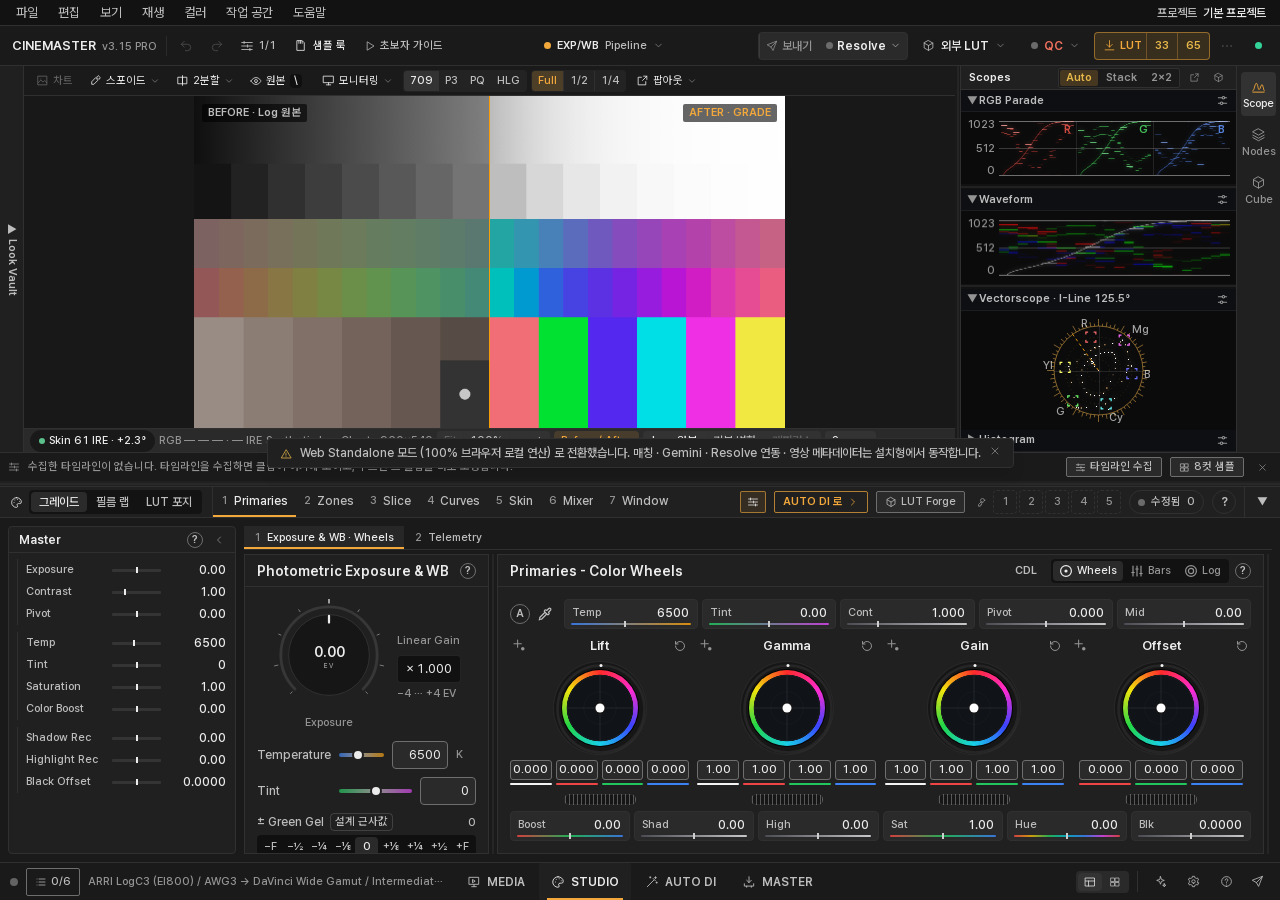
==== commit a16eaf81: "홈페이지 v3.15" ====
--- a/app/index.html
+++ b/app/index.html
@@ -11,10 +11,10 @@
     <link rel="preload" href="./fonts/PretendardVariable.woff2" as="font" type="font/woff2" crossorigin />
     <link rel="stylesheet" href="./fonts/fonts.css" />
     <title>CineMaster AI</title>
-    <script type="module" crossorigin src="./assets/index-CCMghe12.js"></script>
+    <script type="module" crossorigin src="./assets/index-JEZ7c1xj.js"></script>
     <link rel="modulepreload" crossorigin href="./assets/react-3sQq0HIT.js">
     <link rel="modulepreload" crossorigin href="./assets/vendor-BOb9NCxB.js">
-    <link rel="stylesheet" crossorigin href="./assets/index-BYWS-9Fa.css">
+    <link rel="stylesheet" crossorigin href="./assets/index-CBczSNti.css">
   </head>
   <body class="bg-app text-zinc-200">
     <div id="root"></div>
--- a/app/assets/index-CBczSNti.css
+++ b/app/assets/index-CBczSNti.css
@@ -0,0 +1 @@
+*,:before,:after{--tw-border-spacing-x: 0;--tw-border-spacing-y: 0;--tw-translate-x: 0;--tw-translate-y: 0;--tw-rotate: 0;--tw-skew-x: 0;--tw-skew-y: 0;--tw-scale-x: 1;--tw-scale-y: 1;--tw-pan-x: ;--tw-pan-y: ;--tw-pinch-zoom: ;--tw-scroll-snap-strictness: proximity;--tw-gradient-from-position: ;--tw-gradient-via-position: ;--tw-gradient-to-position: ;--tw-ordinal: ;--tw-slashed-zero: ;--tw-numeric-figure: ;--tw-numeric-spacing: ;--tw-numeric-fraction: ;--tw-ring-inset: ;--tw-ring-offset-width: 0px;--tw-ring-offset-color: #fff;--tw-ring-color: rgb(59 130 246 / .5);--tw-ring-offset-shadow: 0 0 #0000;--tw-ring-shadow: 0 0 #0000;--tw-shadow: 0 0 #0000;--tw-shadow-colored: 0 0 #0000;--tw-blur: ;--tw-brightness: ;--tw-contrast: ;--tw-grayscale: ;--tw-hue-rotate: ;--tw-invert: ;--tw-saturate: ;--tw-sepia: ;--tw-drop-shadow: ;--tw-backdrop-blur: ;--tw-backdrop-brightness: ;--tw-backdrop-contrast: ;--tw-backdrop-grayscale: ;--tw-backdrop-hue-rotate: ;--tw-backdrop-invert: ;--tw-backdrop-opacity: ;--tw-backdrop-saturate: ;--tw-backdrop-sepia: ;--tw-contain-size: ;--tw-contain-layout: ;--tw-contain-paint: ;--tw-contain-style: }::backdrop{--tw-border-spacing-x: 0;--tw-border-spacing-y: 0;--tw-translate-x: 0;--tw-translate-y: 0;--tw-rotate: 0;--tw-skew-x: 0;--tw-skew-y: 0;--tw-scale-x: 1;--tw-scale-y: 1;--tw-pan-x: ;--tw-pan-y: ;--tw-pinch-zoom: ;--tw-scroll-snap-strictness: proximity;--tw-gradient-from-position: ;--tw-gradient-via-position: ;--tw-gradient-to-position: ;--tw-ordinal: ;--tw-slashed-zero: ;--tw-numeric-figure: ;--tw-numeric-spacing: ;--tw-numeric-fraction: ;--tw-ring-inset: ;--tw-ring-offset-width: 0px;--tw-ring-offset-color: #fff;--tw-ring-color: rgb(59 130 246 / .5);--tw-ring-offset-shadow: 0 0 #0000;--tw-ring-shadow: 0 0 #0000;--tw-shadow: 0 0 #0000;--tw-shadow-colored: 0 0 #0000;--tw-blur: ;--tw-brightness: ;--tw-contrast: ;--tw-grayscale: ;--tw-hue-rotate: ;--tw-invert: ;--tw-saturate: ;--tw-sepia: ;--tw-drop-shadow: ;--tw-backdrop-blur: ;--tw-backdrop-brightness: ;--tw-backdrop-contrast: ;--tw-backdrop-grayscale: ;--tw-backdrop-hue-rotate: ;--tw-backdrop-invert: ;--tw-backdrop-opacity: ;--tw-backdrop-saturate: ;--tw-backdrop-sepia: ;--tw-contain-size: ;--tw-contain-layout: ;--tw-contain-paint: ;--tw-contain-style: }*,:before,:after{box-sizing:border-box;border-width:0;border-style:solid;border-color:#e5e7eb}:before,:after{--tw-content: ""}html,:host{line-height:1.5;-webkit-text-size-adjust:100%;-moz-tab-size:4;-o-tab-size:4;tab-size:4;font-family:Pretendard Variable,Pretendard,Segoe UI Variable,Segoe UI,Malgun Gothic,system-ui,sans-serif;font-feature-settings:normal;font-variation-settings:normal;-webkit-tap-highlight-color:transparent}body{margin:0;line-height:inherit}hr{height:0;color:inherit;border-top-width:1px}abbr:where([title]){-webkit-text-decoration:underline dotted;text-decoration:underline dotted}h1,h2,h3,h4,h5,h6{font-size:inherit;font-weight:inherit}a{color:inherit;text-decoration:inherit}b,strong{font-weight:bolder}code,kbd,samp,pre{font-family:Pretendard Variable,Pretendard,Segoe UI Variable,Segoe UI,Malgun Gothic,system-ui,sans-serif;font-feature-settings:normal;font-variation-settings:normal;font-size:1em}small{font-size:80%}sub,sup{font-size:75%;line-height:0;position:relative;vertical-align:baseline}sub{bottom:-.25em}sup{top:-.5em}table{text-indent:0;border-color:inherit;border-collapse:collapse}button,input,optgroup,select,textarea{font-family:inherit;font-feature-settings:inherit;font-variation-settings:inherit;font-size:100%;font-weight:inherit;line-height:inherit;letter-spacing:inherit;color:inherit;margin:0;padding:0}button,select{text-transform:none}button,input:where([type=button]),input:where([type=reset]),input:where([type=submit]){-webkit-appearance:button;background-color:transparent;background-image:none}:-moz-focusring{outline:auto}:-moz-ui-invalid{box-shadow:none}progress{vertical-align:baseline}::-webkit-inner-spin-button,::-webkit-outer-spin-button{height:auto}[type=search]{-webkit-appearance:textfield;outline-offset:-2px}::-webkit-search-decoration{-webkit-appearance:none}::-webkit-file-upload-button{-webkit-appearance:button;font:inherit}summary{display:list-item}blockquote,dl,dd,h1,h2,h3,h4,h5,h6,hr,figure,p,pre{margin:0}fieldset{margin:0;padding:0}legend{padding:0}ol,ul,menu{list-style:none;margin:0;padding:0}dialog{padding:0}textarea{resize:vertical}input::-moz-placeholder,textarea::-moz-placeholder{opacity:1;color:#9ca3af}input::placeholder,textarea::placeholder{opacity:1;color:#9ca3af}button,[role=button]{cursor:pointer}:disabled{cursor:default}img,svg,video,canvas,audio,iframe,embed,object{display:block;vertical-align:middle}img,video{max-width:100%;height:auto}[hidden]:where(:not([hidden=until-found])){display:none}.\!container{width:100%!important}.container{width:100%}@media (min-width: 640px){.\!container{max-width:640px!important}.container{max-width:640px}}@media (min-width: 768px){.\!container{max-width:768px!important}.container{max-width:768px}}@media (min-width: 1024px){.\!container{max-width:1024px!important}.container{max-width:1024px}}@media (min-width: 1280px){.\!container{max-width:1280px!important}.container{max-width:1280px}}@media (min-width: 1536px){.\!container{max-width:1536px!important}.container{max-width:1536px}}.sr-only{position:absolute;width:1px;height:1px;padding:0;margin:-1px;overflow:hidden;clip:rect(0,0,0,0);white-space:nowrap;border-width:0}.pointer-events-none{pointer-events:none}.pointer-events-auto{pointer-events:auto}.visible{visibility:visible}.static{position:static}.fixed{position:fixed}.absolute{position:absolute}.relative{position:relative}.sticky{position:sticky}.inset-0{top:0;right:0;bottom:0;left:0}.inset-x-0{left:0;right:0}.inset-x-2{left:.5rem;right:.5rem}.inset-y-0{top:0;bottom:0}.-right-\[3px\]{right:-3px}.-top-\[3px\]{top:-3px}.bottom-0{bottom:0}.bottom-0\.5{bottom:.125rem}.bottom-1{bottom:.25rem}.bottom-14{bottom:3.5rem}.bottom-2{bottom:.5rem}.bottom-4{bottom:1rem}.bottom-\[52px\]{bottom:52px}.left-0{left:0}.left-0\.5{left:.125rem}.left-1{left:.25rem}.left-1\.5{left:.375rem}.left-1\/2{left:50%}.left-2{left:.5rem}.left-3{left:.75rem}.left-\[18px\]{left:18px}.left-\[20px\]{left:20px}.left-\[3px\]{left:3px}.left-\[4px\]{left:4px}.left-\[5px\]{left:5px}.right-0{right:0}.right-0\.5{right:.125rem}.right-1{right:.25rem}.right-1\.5{right:.375rem}.right-2{right:.5rem}.right-3{right:.75rem}.right-\[5px\]{right:5px}.top-0{top:0}.top-0\.5{top:.125rem}.top-1{top:.25rem}.top-1\/2{top:50%}.top-2{top:.5rem}.top-3{top:.75rem}.top-8{top:2rem}.top-9{top:2.25rem}.top-\[112px\]{top:112px}.top-\[3px\]{top:3px}.top-\[56px\]{top:56px}.top-\[5px\]{top:5px}.top-\[6px\]{top:6px}.top-full{top:100%}.z-10{z-index:10}.z-20{z-index:20}.z-30{z-index:30}.z-40{z-index:40}.z-50{z-index:50}.z-\[1\]{z-index:1}.z-\[60\]{z-index:60}.z-\[70\]{z-index:70}.z-\[80\]{z-index:80}.z-\[90\]{z-index:90}.z-\[95\]{z-index:95}.col-span-2{grid-column:span 2 / span 2}.col-span-full{grid-column:1 / -1}.col-start-2{grid-column-start:2}.-mx-2\.5{margin-left:-.625rem;margin-right:-.625rem}.mx-0\.5{margin-left:.125rem;margin-right:.125rem}.mx-1{margin-left:.25rem;margin-right:.25rem}.mx-2{margin-left:.5rem;margin-right:.5rem}.mx-\[1px\]{margin-left:1px;margin-right:1px}.my-0\.5{margin-top:.125rem;margin-bottom:.125rem}.my-1{margin-top:.25rem;margin-bottom:.25rem}.my-1\.5{margin-top:.375rem;margin-bottom:.375rem}.-mt-1{margin-top:-.25rem}.mb-0\.5{margin-bottom:.125rem}.mb-1{margin-bottom:.25rem}.mb-1\.5{margin-bottom:.375rem}.mb-2{margin-bottom:.5rem}.mb-3{margin-bottom:.75rem}.mb-4{margin-bottom:1rem}.mb-5{margin-bottom:1.25rem}.mb-8{margin-bottom:2rem}.ml-0\.5{margin-left:.125rem}.ml-1{margin-left:.25rem}.ml-2{margin-left:.5rem}.ml-auto{margin-left:auto}.mr-0\.5{margin-right:.125rem}.mr-1{margin-right:.25rem}.mr-auto{margin-right:auto}.mt-0\.5{margin-top:.125rem}.mt-1{margin-top:.25rem}.mt-1\.5{margin-top:.375rem}.mt-2{margin-top:.5rem}.mt-2\.5{margin-top:.625rem}.mt-3{margin-top:.75rem}.mt-4{margin-top:1rem}.mt-\[1px\]{margin-top:1px}.mt-\[3px\]{margin-top:3px}.mt-px{margin-top:1px}.block{display:block}.inline-block{display:inline-block}.inline{display:inline}.flex{display:flex}.inline-flex{display:inline-flex}.\!table{display:table!important}.table{display:table}.\!grid{display:grid!important}.grid{display:grid}.contents{display:contents}.hidden{display:none}.aspect-square{aspect-ratio:1 / 1}.aspect-video{aspect-ratio:16 / 9}.h-1{height:.25rem}.h-1\.5{height:.375rem}.h-10{height:2.5rem}.h-11{height:2.75rem}.h-12{height:3rem}.h-14{height:3.5rem}.h-2{height:.5rem}.h-2\.5{height:.625rem}.h-3{height:.75rem}.h-3\.5{height:.875rem}.h-32{height:8rem}.h-4{height:1rem}.h-5{height:1.25rem}.h-6{height:1.5rem}.h-7{height:1.75rem}.h-8{height:2rem}.h-9{height:2.25rem}.h-\[104px\]{height:104px}.h-\[10px\]{height:10px}.h-\[11px\]{height:11px}.h-\[124px\]{height:124px}.h-\[132px\]{height:132px}.h-\[14px\]{height:14px}.h-\[18px\]{height:18px}.h-\[2\.5px\]{height:2.5px}.h-\[200px\]{height:200px}.h-\[20px\]{height:20px}.h-\[212px\]{height:212px}.h-\[22px\]{height:22px}.h-\[24px\]{height:24px}.h-\[26px\]{height:26px}.h-\[27px\]{height:27px}.h-\[28px\]{height:28px}.h-\[2px\]{height:2px}.h-\[30px\]{height:30px}.h-\[38px\]{height:38px}.h-\[3px\]{height:3px}.h-\[44px\]{height:44px}.h-\[4px\]{height:4px}.h-\[52px\]{height:52px}.h-\[5px\]{height:5px}.h-\[64px\]{height:64px}.h-\[6px\]{height:6px}.h-\[72px\]{height:72px}.h-\[78px\]{height:78px}.h-\[7px\]{height:7px}.h-\[86px\]{height:86px}.h-\[8px\]{height:8px}.h-\[92px\]{height:92px}.h-\[9px\]{height:9px}.h-full{height:100%}.h-px{height:1px}.h-screen{height:100vh}.max-h-64{max-height:16rem}.max-h-\[140px\]{max-height:140px}.max-h-\[150px\]{max-height:150px}.max-h-\[168px\]{max-height:168px}.max-h-\[180px\]{max-height:180px}.max-h-\[190px\]{max-height:190px}.max-h-\[340px\]{max-height:340px}.max-h-\[64vh\]{max-height:64vh}.max-h-\[70vh\]{max-height:70vh}.max-h-\[86vh\]{max-height:86vh}.max-h-\[92vh\]{max-height:92vh}.max-h-full{max-height:100%}.min-h-0{min-height:0px}.min-h-7{min-height:1.75rem}.min-h-8{min-height:2rem}.min-h-\[14px\]{min-height:14px}.min-h-\[16px\]{min-height:16px}.min-h-\[176px\]{min-height:176px}.min-h-\[18px\]{min-height:18px}.min-h-\[220px\]{min-height:220px}.min-h-\[236px\]{min-height:236px}.min-h-\[240px\]{min-height:240px}.min-h-\[30px\]{min-height:30px}.min-h-\[64px\]{min-height:64px}.min-h-\[72px\]{min-height:72px}.min-h-\[76px\]{min-height:76px}.min-h-\[88px\]{min-height:88px}.w-0{width:0px}.w-1\.5{width:.375rem}.w-11{width:2.75rem}.w-12{width:3rem}.w-14{width:3.5rem}.w-2{width:.5rem}.w-2\.5{width:.625rem}.w-20{width:5rem}.w-24{width:6rem}.w-28{width:7rem}.w-3{width:.75rem}.w-3\.5{width:.875rem}.w-4{width:1rem}.w-5{width:1.25rem}.w-6{width:1.5rem}.w-7{width:1.75rem}.w-8{width:2rem}.w-9{width:2.25rem}.w-\[110px\]{width:110px}.w-\[112px\]{width:112px}.w-\[11px\]{width:11px}.w-\[120px\]{width:120px}.w-\[124px\]{width:124px}.w-\[128px\]{width:128px}.w-\[132px\]{width:132px}.w-\[136px\]{width:136px}.w-\[140px\]{width:140px}.w-\[150px\]{width:150px}.w-\[156px\]{width:156px}.w-\[168px\]{width:168px}.w-\[170px\]{width:170px}.w-\[176px\]{width:176px}.w-\[18px\]{width:18px}.w-\[190px\]{width:190px}.w-\[200px\]{width:200px}.w-\[20px\]{width:20px}.w-\[210px\]{width:210px}.w-\[214px\]{width:214px}.w-\[218px\]{width:218px}.w-\[220px\]{width:220px}.w-\[22px\]{width:22px}.w-\[230px\]{width:230px}.w-\[236px\]{width:236px}.w-\[250px\]{width:250px}.w-\[260px\]{width:260px}.w-\[264px\]{width:264px}.w-\[268px\]{width:268px}.w-\[26px\]{width:26px}.w-\[270px\]{width:270px}.w-\[300px\]{width:300px}.w-\[320px\]{width:320px}.w-\[340px\]{width:340px}.w-\[380px\]{width:380px}.w-\[44px\]{width:44px}.w-\[46\%\]{width:46%}.w-\[46px\]{width:46px}.w-\[480px\]{width:480px}.w-\[48px\]{width:48px}.w-\[4px\]{width:4px}.w-\[52px\]{width:52px}.w-\[540px\]{width:540px}.w-\[54px\]{width:54px}.w-\[56px\]{width:56px}.w-\[58px\]{width:58px}.w-\[5px\]{width:5px}.w-\[62px\]{width:62px}.w-\[640px\]{width:640px}.w-\[64px\]{width:64px}.w-\[66px\]{width:66px}.w-\[6px\]{width:6px}.w-\[70px\]{width:70px}.w-\[72px\]{width:72px}.w-\[74px\]{width:74px}.w-\[76px\]{width:76px}.w-\[780px\]{width:780px}.w-\[7px\]{width:7px}.w-\[820px\]{width:820px}.w-\[84px\]{width:84px}.w-\[92px\]{width:92px}.w-\[9px\]{width:9px}.w-\[clamp\(250px\,21vw\,340px\)\]{width:clamp(250px,21vw,340px)}.w-\[clamp\(270px\,23vw\,360px\)\]{width:clamp(270px,23vw,360px)}.w-\[clamp\(280px\,22vw\,340px\)\]{width:clamp(280px,22vw,340px)}.w-\[min\(560px\,100\%\)\]{width:min(560px,100%)}.w-\[min\(600px\,calc\(100vw-32px\)\)\]{width:min(600px,calc(100vw - 32px))}.w-fit{width:-moz-fit-content;width:fit-content}.w-full{width:100%}.w-max{width:-moz-max-content;width:max-content}.w-px{width:1px}.w-screen{width:100vw}.min-w-0{min-width:0px}.min-w-2{min-width:.5rem}.min-w-\[110px\]{min-width:110px}.min-w-\[116px\]{min-width:116px}.min-w-\[120px\]{min-width:120px}.min-w-\[150px\]{min-width:150px}.min-w-\[190px\]{min-width:190px}.min-w-\[220px\]{min-width:220px}.min-w-\[24px\]{min-width:24px}.min-w-\[260px\]{min-width:260px}.min-w-\[30px\]{min-width:30px}.min-w-\[60px\]{min-width:60px}.min-w-\[76px\]{min-width:76px}.min-w-max{min-width:-moz-max-content;min-width:max-content}.max-w-\[150px\]{max-width:150px}.max-w-\[160px\]{max-width:160px}.max-w-\[170px\]{max-width:170px}.max-w-\[190px\]{max-width:190px}.max-w-\[200px\]{max-width:200px}.max-w-\[220px\]{max-width:220px}.max-w-\[240px\]{max-width:240px}.max-w-\[260px\]{max-width:260px}.max-w-\[280px\]{max-width:280px}.max-w-\[38\%\]{max-width:38%}.max-w-\[40\%\]{max-width:40%}.max-w-\[44\%\]{max-width:44%}.max-w-\[460px\]{max-width:460px}.max-w-\[520px\]{max-width:520px}.max-w-\[52px\]{max-width:52px}.max-w-\[70\%\]{max-width:70%}.max-w-\[90\%\]{max-width:90%}.max-w-\[92\%\]{max-width:92%}.max-w-\[92vw\]{max-width:92vw}.max-w-\[94vw\]{max-width:94vw}.max-w-\[96vw\]{max-width:96vw}.max-w-\[calc\(100vw-24px\)\]{max-width:calc(100vw - 24px)}.max-w-\[min\(560px\,92vw\)\]{max-width:min(560px,92vw)}.max-w-full{max-width:100%}.flex-1{flex:1 1 0%}.flex-\[0_1_18\%\]{flex:0 1 18%}.flex-\[1_0_auto\]{flex:1 0 auto}.flex-\[1_1_0\%\]{flex:1 1 0%}.flex-\[1_1_420px\]{flex:1 1 420px}.shrink{flex-shrink:1}.shrink-0{flex-shrink:0}.shrink-\[3\]{flex-shrink:3}.basis-0{flex-basis:0px}.border-collapse{border-collapse:collapse}.-translate-x-1\/2{--tw-translate-x: -50%;transform:translate(var(--tw-translate-x),var(--tw-translate-y)) rotate(var(--tw-rotate)) skew(var(--tw-skew-x)) skewY(var(--tw-skew-y)) scaleX(var(--tw-scale-x)) scaleY(var(--tw-scale-y))}.-translate-y-1\/2{--tw-translate-y: -50%;transform:translate(var(--tw-translate-x),var(--tw-translate-y)) rotate(var(--tw-rotate)) skew(var(--tw-skew-x)) skewY(var(--tw-skew-y)) scaleX(var(--tw-scale-x)) scaleY(var(--tw-scale-y))}.transform{transform:translate(var(--tw-translate-x),var(--tw-translate-y)) rotate(var(--tw-rotate)) skew(var(--tw-skew-x)) skewY(var(--tw-skew-y)) scaleX(var(--tw-scale-x)) scaleY(var(--tw-scale-y))}.cursor-col-resize{cursor:col-resize}.cursor-crosshair{cursor:crosshair}.cursor-default{cursor:default}.cursor-ew-resize{cursor:ew-resize}.cursor-grab{cursor:grab}.cursor-move{cursor:move}.cursor-not-allowed{cursor:not-allowed}.cursor-ns-resize{cursor:ns-resize}.cursor-nwse-resize{cursor:nwse-resize}.cursor-pointer{cursor:pointer}.cursor-row-resize{cursor:row-resize}.touch-none{touch-action:none}.select-none{-webkit-user-select:none;-moz-user-select:none;user-select:none}.select-all{-webkit-user-select:all;-moz-user-select:all;user-select:all}.resize-none{resize:none}.resize-y{resize:vertical}.resize{resize:both}.list-decimal{list-style-type:decimal}.list-disc{list-style-type:disc}.auto-rows-min{grid-auto-rows:min-content}.grid-cols-1{grid-template-columns:repeat(1,minmax(0,1fr))}.grid-cols-2{grid-template-columns:repeat(2,minmax(0,1fr))}.grid-cols-3{grid-template-columns:repeat(3,minmax(0,1fr))}.grid-cols-4{grid-template-columns:repeat(4,minmax(0,1fr))}.grid-cols-5{grid-template-columns:repeat(5,minmax(0,1fr))}.grid-cols-6{grid-template-columns:repeat(6,minmax(0,1fr))}.grid-cols-\[16px_1fr_auto\]{grid-template-columns:16px 1fr auto}.grid-cols-\[20px_1fr\]{grid-template-columns:20px 1fr}.grid-cols-\[22px_1fr\]{grid-template-columns:22px 1fr}.grid-cols-\[22px_1fr_22px\]{grid-template-columns:22px 1fr 22px}.grid-cols-\[52px_150px_minmax\(0\,1fr\)\]{grid-template-columns:52px 150px minmax(0,1fr)}.grid-cols-\[70px_1fr_1fr_1fr\]{grid-template-columns:70px 1fr 1fr 1fr}.grid-cols-\[70px_minmax\(0\,1fr\)_minmax\(0\,1fr\)\]{grid-template-columns:70px minmax(0,1fr) minmax(0,1fr)}.grid-cols-\[72px_1fr_auto\]{grid-template-columns:72px 1fr auto}.grid-cols-\[76px_1fr\]{grid-template-columns:76px 1fr}.grid-cols-\[76px_minmax\(0\,1\.2fr\)_110px_minmax\(0\,1\.6fr\)_24px\]{grid-template-columns:76px minmax(0,1.2fr) 110px minmax(0,1.6fr) 24px}.grid-cols-\[auto_1fr\]{grid-template-columns:auto 1fr}.grid-cols-\[repeat\(auto-fill\,minmax\(120px\,1fr\)\)\]{grid-template-columns:repeat(auto-fill,minmax(120px,1fr))}.grid-cols-\[repeat\(auto-fill\,minmax\(150px\,1fr\)\)\]{grid-template-columns:repeat(auto-fill,minmax(150px,1fr))}.grid-cols-\[repeat\(auto-fill\,minmax\(200px\,1fr\)\)\]{grid-template-columns:repeat(auto-fill,minmax(200px,1fr))}.grid-rows-2{grid-template-rows:repeat(2,minmax(0,1fr))}.flex-row{flex-direction:row}.flex-col{flex-direction:column}.flex-wrap{flex-wrap:wrap}.content-start{align-content:flex-start}.items-start{align-items:flex-start}.items-end{align-items:flex-end}.items-center{align-items:center}.items-baseline{align-items:baseline}.items-stretch{align-items:stretch}.justify-end{justify-content:flex-end}.justify-center{justify-content:center}.justify-between{justify-content:space-between}.justify-around{justify-content:space-around}.gap-0\.5{gap:.125rem}.gap-1{gap:.25rem}.gap-1\.5{gap:.375rem}.gap-2{gap:.5rem}.gap-2\.5{gap:.625rem}.gap-3{gap:.75rem}.gap-4{gap:1rem}.gap-5{gap:1.25rem}.gap-\[2px\]{gap:2px}.gap-\[3px\]{gap:3px}.gap-\[4px\]{gap:4px}.gap-\[5px\]{gap:5px}.gap-px{gap:1px}.gap-x-1{-moz-column-gap:.25rem;column-gap:.25rem}.gap-x-1\.5{-moz-column-gap:.375rem;column-gap:.375rem}.gap-x-2{-moz-column-gap:.5rem;column-gap:.5rem}.gap-x-2\.5{-moz-column-gap:.625rem;column-gap:.625rem}.gap-x-3{-moz-column-gap:.75rem;column-gap:.75rem}.gap-x-4{-moz-column-gap:1rem;column-gap:1rem}.gap-x-5{-moz-column-gap:1.25rem;column-gap:1.25rem}.gap-x-6{-moz-column-gap:1.5rem;column-gap:1.5rem}.gap-y-0\.5{row-gap:.125rem}.gap-y-1{row-gap:.25rem}.gap-y-1\.5{row-gap:.375rem}.gap-y-2{row-gap:.5rem}.gap-y-3{row-gap:.75rem}.gap-y-4{row-gap:1rem}.space-y-0\.5>:not([hidden])~:not([hidden]){--tw-space-y-reverse: 0;margin-top:calc(.125rem * calc(1 - var(--tw-space-y-reverse)));margin-bottom:calc(.125rem * var(--tw-space-y-reverse))}.space-y-1>:not([hidden])~:not([hidden]){--tw-space-y-reverse: 0;margin-top:calc(.25rem * calc(1 - var(--tw-space-y-reverse)));margin-bottom:calc(.25rem * var(--tw-space-y-reverse))}.space-y-1\.5>:not([hidden])~:not([hidden]){--tw-space-y-reverse: 0;margin-top:calc(.375rem * calc(1 - var(--tw-space-y-reverse)));margin-bottom:calc(.375rem * var(--tw-space-y-reverse))}.space-y-2>:not([hidden])~:not([hidden]){--tw-space-y-reverse: 0;margin-top:calc(.5rem * calc(1 - var(--tw-space-y-reverse)));margin-bottom:calc(.5rem * var(--tw-space-y-reverse))}.space-y-2\.5>:not([hidden])~:not([hidden]){--tw-space-y-reverse: 0;margin-top:calc(.625rem * calc(1 - var(--tw-space-y-reverse)));margin-bottom:calc(.625rem * var(--tw-space-y-reverse))}.space-y-px>:not([hidden])~:not([hidden]){--tw-space-y-reverse: 0;margin-top:calc(1px * calc(1 - var(--tw-space-y-reverse)));margin-bottom:calc(1px * var(--tw-space-y-reverse))}.self-start{align-self:flex-start}.self-center{align-self:center}.justify-self-end{justify-self:end}.overflow-auto{overflow:auto}.overflow-hidden{overflow:hidden}.overflow-visible{overflow:visible}.overflow-x-auto{overflow-x:auto}.overflow-y-auto{overflow-y:auto}.overflow-x-hidden{overflow-x:hidden}.overflow-y-hidden{overflow-y:hidden}.truncate{overflow:hidden;text-overflow:ellipsis;white-space:nowrap}.whitespace-normal{white-space:normal}.whitespace-nowrap{white-space:nowrap}.whitespace-pre{white-space:pre}.break-words{overflow-wrap:break-word}.break-all{word-break:break-all}.break-keep{word-break:keep-all}.\!rounded-\[3px\]{border-radius:3px!important}.rounded{border-radius:4px}.rounded-\[22\%\]{border-radius:22%}.rounded-\[2px\]{border-radius:2px}.rounded-\[3px\]{border-radius:3px}.rounded-\[4px\]{border-radius:4px}.rounded-full{border-radius:9999px}.rounded-lg{border-radius:6px}.rounded-md{border-radius:4px}.rounded-none{border-radius:0}.rounded-sm{border-radius:2px}.rounded-b-md{border-bottom-right-radius:4px;border-bottom-left-radius:4px}.border{border-width:1px}.border-0{border-width:0px}.border-2{border-width:2px}.border-y{border-top-width:1px;border-bottom-width:1px}.border-b{border-bottom-width:1px}.border-b-2{border-bottom-width:2px}.border-l{border-left-width:1px}.border-r{border-right-width:1px}.border-t{border-top-width:1px}.border-dashed{border-style:dashed}.\!border-accent2{--tw-border-opacity: 1 !important;border-color:rgb(125 179 240 / var(--tw-border-opacity, 1))!important}.\!border-ctl{--tw-border-opacity: 1 !important;border-color:rgb(110 110 110 / var(--tw-border-opacity, 1))!important}.\!border-transparent{border-color:transparent!important}.border-accent{--tw-border-opacity: 1;border-color:rgb(var(--cm-accent-rgb, 242 168 59) / var(--tw-border-opacity, 1))}.border-accent\/30{border-color:rgb(var(--cm-accent-rgb, 242 168 59) / .3)}.border-accent\/40{border-color:rgb(var(--cm-accent-rgb, 242 168 59) / .4)}.border-accent\/50{border-color:rgb(var(--cm-accent-rgb, 242 168 59) / .5)}.border-accent\/60{border-color:rgb(var(--cm-accent-rgb, 242 168 59) / .6)}.border-accent\/70{border-color:rgb(var(--cm-accent-rgb, 242 168 59) / .7)}.border-accent\/80{border-color:rgb(var(--cm-accent-rgb, 242 168 59) / .8)}.border-accent2\/40{border-color:#7db3f066}.border-accent2\/60{border-color:#7db3f099}.border-app{--tw-border-opacity: 1;border-color:rgb(26 26 26 / var(--tw-border-opacity, 1))}.border-black\/40{border-color:#0006}.border-black\/50{border-color:#00000080}.border-black\/60{border-color:#0009}.border-ctl{--tw-border-opacity: 1;border-color:rgb(110 110 110 / var(--tw-border-opacity, 1))}.border-ctl\/60{border-color:#6e6e6e99}.border-err{--tw-border-opacity: 1;border-color:rgb(240 113 94 / var(--tw-border-opacity, 1))}.border-err\/40{border-color:#f0715e66}.border-err\/50{border-color:#f0715e80}.border-err\/60{border-color:#f0715e99}.border-fg2{--tw-border-opacity: 1;border-color:rgb(189 189 189 / var(--tw-border-opacity, 1))}.border-fg3{--tw-border-opacity: 1;border-color:rgb(148 148 148 / var(--tw-border-opacity, 1))}.border-info{--tw-border-opacity: 1;border-color:rgb(125 179 240 / var(--tw-border-opacity, 1))}.border-info\/60{border-color:#7db3f099}.border-line{--tw-border-opacity: 1;border-color:rgb(48 48 48 / var(--tw-border-opacity, 1))}.border-line\/40{border-color:#30303066}.border-line\/50{border-color:#30303080}.border-line\/60{border-color:#30303099}.border-ok{--tw-border-opacity: 1;border-color:rgb(92 192 138 / var(--tw-border-opacity, 1))}.border-ok\/40{border-color:#5cc08a66}.border-ok\/50{border-color:#5cc08a80}.border-ok\/60{border-color:#5cc08a99}.border-panel{--tw-border-opacity: 1;border-color:rgb(32 32 32 / var(--tw-border-opacity, 1))}.border-transparent{border-color:transparent}.border-warn{--tw-border-opacity: 1;border-color:rgb(230 184 74 / var(--tw-border-opacity, 1))}.border-warn\/30{border-color:#e6b84a4d}.border-warn\/40{border-color:#e6b84a66}.border-warn\/50{border-color:#e6b84a80}.border-white{--tw-border-opacity: 1;border-color:rgb(255 255 255 / var(--tw-border-opacity, 1))}.border-white\/15{border-color:#ffffff26}.border-white\/20{border-color:#fff3}.border-white\/5,.border-white\/\[0\.05\]{border-color:#ffffff0d}.border-white\/\[0\.06\]{border-color:#ffffff0f}.border-white\/\[0\.07\]{border-color:#ffffff12}.border-white\/\[0\.08\]{border-color:#ffffff14}.\!bg-accent{--tw-bg-opacity: 1 !important;background-color:rgb(var(--cm-accent-rgb, 242 168 59) / var(--tw-bg-opacity, 1))!important}.\!bg-accent2\/10{background-color:#7db3f01a!important}.\!bg-control{--tw-bg-opacity: 1 !important;background-color:rgb(42 42 42 / var(--tw-bg-opacity, 1))!important}.\!bg-transparent{background-color:transparent!important}.bg-\[\#0d0f13\]{--tw-bg-opacity: 1;background-color:rgb(13 15 19 / var(--tw-bg-opacity, 1))}.bg-\[\#121212\]{--tw-bg-opacity: 1;background-color:rgb(18 18 18 / var(--tw-bg-opacity, 1))}.bg-\[\#12241c\]{--tw-bg-opacity: 1;background-color:rgb(18 36 28 / var(--tw-bg-opacity, 1))}.bg-\[\#161616\]{--tw-bg-opacity: 1;background-color:rgb(22 22 22 / var(--tw-bg-opacity, 1))}.bg-\[\#202020\]{--tw-bg-opacity: 1;background-color:rgb(32 32 32 / var(--tw-bg-opacity, 1))}.bg-\[\#2a1416\]{--tw-bg-opacity: 1;background-color:rgb(42 20 22 / var(--tw-bg-opacity, 1))}.bg-accent{--tw-bg-opacity: 1;background-color:rgb(var(--cm-accent-rgb, 242 168 59) / var(--tw-bg-opacity, 1))}.bg-accent\/10{background-color:rgb(var(--cm-accent-rgb, 242 168 59) / .1)}.bg-accent\/15{background-color:rgb(var(--cm-accent-rgb, 242 168 59) / .15)}.bg-accent\/20{background-color:rgb(var(--cm-accent-rgb, 242 168 59) / .2)}.bg-accent\/25{background-color:rgb(var(--cm-accent-rgb, 242 168 59) / .25)}.bg-accent\/80{background-color:rgb(var(--cm-accent-rgb, 242 168 59) / .8)}.bg-accent\/\[0\.06\]{background-color:rgb(var(--cm-accent-rgb, 242 168 59) / .06)}.bg-accent\/\[0\.14\]{background-color:rgb(var(--cm-accent-rgb, 242 168 59) / .14)}.bg-accent2\/10{background-color:#7db3f01a}.bg-accent2\/15{background-color:#7db3f026}.bg-accent2\/20{background-color:#7db3f033}.bg-app{--tw-bg-opacity: 1;background-color:rgb(26 26 26 / var(--tw-bg-opacity, 1))}.bg-app\/50{background-color:#1a1a1a80}.bg-app\/60{background-color:#1a1a1a99}.bg-black{--tw-bg-opacity: 1;background-color:rgb(0 0 0 / var(--tw-bg-opacity, 1))}.bg-black\/20{background-color:#0003}.bg-black\/30{background-color:#0000004d}.bg-black\/35{background-color:#00000059}.bg-black\/40{background-color:#0006}.bg-black\/45{background-color:#00000073}.bg-black\/50{background-color:#00000080}.bg-black\/55{background-color:#0000008c}.bg-black\/60{background-color:#0009}.bg-black\/65{background-color:#000000a6}.bg-black\/70{background-color:#000000b3}.bg-black\/75{background-color:#000000bf}.bg-black\/80{background-color:#000c}.bg-black\/85{background-color:#000000d9}.bg-canvas{--tw-bg-opacity: 1;background-color:rgb(18 18 18 / var(--tw-bg-opacity, 1))}.bg-control{--tw-bg-opacity: 1;background-color:rgb(42 42 42 / var(--tw-bg-opacity, 1))}.bg-control\/40{background-color:#2a2a2a66}.bg-ctl{--tw-bg-opacity: 1;background-color:rgb(110 110 110 / var(--tw-bg-opacity, 1))}.bg-err{--tw-bg-opacity: 1;background-color:rgb(240 113 94 / var(--tw-bg-opacity, 1))}.bg-err\/10{background-color:#f0715e1a}.bg-err\/15{background-color:#f0715e26}.bg-err\/25{background-color:#f0715e40}.bg-err\/30{background-color:#f0715e4d}.bg-err\/40{background-color:#f0715e66}.bg-err\/80{background-color:#f0715ecc}.bg-fg{--tw-bg-opacity: 1;background-color:rgb(236 236 236 / var(--tw-bg-opacity, 1))}.bg-fg\/80{background-color:#ecececcc}.bg-fg2{--tw-bg-opacity: 1;background-color:rgb(189 189 189 / var(--tw-bg-opacity, 1))}.bg-fg2\/70{background-color:#bdbdbdb3}.bg-fg3{--tw-bg-opacity: 1;background-color:rgb(148 148 148 / var(--tw-bg-opacity, 1))}.bg-fg3\/60{background-color:#94949499}.bg-hover{--tw-bg-opacity: 1;background-color:rgb(51 51 51 / var(--tw-bg-opacity, 1))}.bg-info{--tw-bg-opacity: 1;background-color:rgb(125 179 240 / var(--tw-bg-opacity, 1))}.bg-info\/15{background-color:#7db3f026}.bg-info\/25{background-color:#7db3f040}.bg-line{--tw-bg-opacity: 1;background-color:rgb(48 48 48 / var(--tw-bg-opacity, 1))}.bg-ok{--tw-bg-opacity: 1;background-color:rgb(92 192 138 / var(--tw-bg-opacity, 1))}.bg-ok\/10{background-color:#5cc08a1a}.bg-ok\/15{background-color:#5cc08a26}.bg-ok\/25{background-color:#5cc08a40}.bg-ok\/30{background-color:#5cc08a4d}.bg-panel{--tw-bg-opacity: 1;background-color:rgb(32 32 32 / var(--tw-bg-opacity, 1))}.bg-panel\/60{background-color:#20202099}.bg-transparent{background-color:transparent}.bg-warn{--tw-bg-opacity: 1;background-color:rgb(230 184 74 / var(--tw-bg-opacity, 1))}.bg-warn\/10{background-color:#e6b84a1a}.bg-warn\/15{background-color:#e6b84a26}.bg-white{--tw-bg-opacity: 1;background-color:rgb(255 255 255 / var(--tw-bg-opacity, 1))}.bg-white\/10{background-color:#ffffff1a}.bg-white\/90{background-color:#ffffffe6}.bg-white\/\[0\.04\]{background-color:#ffffff0a}.bg-white\/\[0\.06\]{background-color:#ffffff0f}.bg-white\/\[0\.07\]{background-color:#ffffff12}.bg-white\/\[0\.08\]{background-color:#ffffff14}.bg-white\/\[0\.12\]{background-color:#ffffff1f}.bg-white\/\[0\.1\]{background-color:#ffffff1a}.object-contain{-o-object-fit:contain;object-fit:contain}.object-cover{-o-object-fit:cover;object-fit:cover}.object-fill{-o-object-fit:fill;object-fit:fill}.p-0{padding:0}.p-0\.5{padding:.125rem}.p-1{padding:.25rem}.p-1\.5{padding:.375rem}.p-2{padding:.5rem}.p-2\.5{padding:.625rem}.p-3{padding:.75rem}.p-4{padding:1rem}.p-5{padding:1.25rem}.p-6{padding:1.5rem}.p-\[1px\]{padding:1px}.p-\[2px\]{padding:2px}.p-\[3px\]{padding:3px}.\!px-0{padding-left:0!important;padding-right:0!important}.\!px-1{padding-left:.25rem!important;padding-right:.25rem!important}.\!px-1\.5{padding-left:.375rem!important;padding-right:.375rem!important}.\!py-0{padding-top:0!important;padding-bottom:0!important}.\!py-0\.5{padding-top:.125rem!important;padding-bottom:.125rem!important}.\!py-\[1px\]{padding-top:1px!important;padding-bottom:1px!important}.\!py-\[2px\]{padding-top:2px!important;padding-bottom:2px!important}.px-0{padding-left:0;padding-right:0}.px-0\.5{padding-left:.125rem;padding-right:.125rem}.px-1{padding-left:.25rem;padding-right:.25rem}.px-1\.5{padding-left:.375rem;padding-right:.375rem}.px-2{padding-left:.5rem;padding-right:.5rem}.px-2\.5{padding-left:.625rem;padding-right:.625rem}.px-3{padding-left:.75rem;padding-right:.75rem}.px-3\.5{padding-left:.875rem;padding-right:.875rem}.px-4{padding-left:1rem;padding-right:1rem}.px-5{padding-left:1.25rem;padding-right:1.25rem}.px-7{padding-left:1.75rem;padding-right:1.75rem}.px-\[3px\]{padding-left:3px;padding-right:3px}.px-\[4px\]{padding-left:4px;padding-right:4px}.py-0\.5{padding-top:.125rem;padding-bottom:.125rem}.py-1{padding-top:.25rem;padding-bottom:.25rem}.py-1\.5{padding-top:.375rem;padding-bottom:.375rem}.py-2{padding-top:.5rem;padding-bottom:.5rem}.py-2\.5{padding-top:.625rem;padding-bottom:.625rem}.py-3{padding-top:.75rem;padding-bottom:.75rem}.py-4{padding-top:1rem;padding-bottom:1rem}.py-5{padding-top:1.25rem;padding-bottom:1.25rem}.py-6{padding-top:1.5rem;padding-bottom:1.5rem}.py-\[1px\]{padding-top:1px;padding-bottom:1px}.py-\[2px\]{padding-top:2px;padding-bottom:2px}.py-\[3px\]{padding-top:3px;padding-bottom:3px}.py-\[5px\]{padding-top:5px;padding-bottom:5px}.py-px{padding-top:1px;padding-bottom:1px}.pb-0\.5{padding-bottom:.125rem}.pb-1{padding-bottom:.25rem}.pb-1\.5{padding-bottom:.375rem}.pb-2{padding-bottom:.5rem}.pb-3{padding-bottom:.75rem}.pl-1{padding-left:.25rem}.pl-1\.5{padding-left:.375rem}.pl-2{padding-left:.5rem}.pl-2\.5{padding-left:.625rem}.pl-3{padding-left:.75rem}.pl-4{padding-left:1rem}.pl-5{padding-left:1.25rem}.pl-6{padding-left:1.5rem}.pr-0\.5{padding-right:.125rem}.pr-1{padding-right:.25rem}.pr-1\.5{padding-right:.375rem}.pr-2{padding-right:.5rem}.pr-3{padding-right:.75rem}.pr-4{padding-right:1rem}.pt-0\.5{padding-top:.125rem}.pt-1{padding-top:.25rem}.pt-1\.5{padding-top:.375rem}.pt-2{padding-top:.5rem}.pt-3{padding-top:.75rem}.pt-\[12vh\]{padding-top:12vh}.text-left{text-align:left}.\!text-center{text-align:center!important}.text-center{text-align:center}.text-right{text-align:right}.align-middle{vertical-align:middle}.align-\[-1px\]{vertical-align:-1px}.align-\[-2px\]{vertical-align:-2px}.font-mono,.font-sans{font-family:Pretendard Variable,Pretendard,Segoe UI Variable,Segoe UI,Malgun Gothic,system-ui,sans-serif}.\!text-body{font-size:13px!important;line-height:20px!important;font-weight:400!important}.\!text-label{font-size:12px!important;line-height:16px!important;font-weight:500!important}.\!text-meta{font-size:11px!important;line-height:14px!important;font-weight:500!important}.text-\[10px\]{font-size:10px}.text-\[11px\]{font-size:11px}.text-\[26px\]{font-size:26px}.text-body{font-size:13px;line-height:20px;font-weight:400}.text-label{font-size:12px;line-height:16px;font-weight:500}.text-meta{font-size:11px;line-height:14px;font-weight:500}.text-title-dialog{font-size:20px;line-height:28px;font-weight:600}.text-title-page{font-size:16px;line-height:24px;font-weight:600}.text-title-panel{font-size:14px;line-height:20px;font-weight:600}.font-medium{font-weight:500}.font-normal{font-weight:400}.font-semibold{font-weight:600}.normal-case{text-transform:none}.tabular-nums{--tw-numeric-spacing: tabular-nums;font-variant-numeric:var(--tw-ordinal) var(--tw-slashed-zero) var(--tw-numeric-figure) var(--tw-numeric-spacing) var(--tw-numeric-fraction)}.leading-4{line-height:1rem}.leading-\[1\.3\]{line-height:1.3}.leading-\[1\.45\]{line-height:1.45}.leading-\[1\.4\]{line-height:1.4}.leading-\[1\.5\]{line-height:1.5}.leading-\[1\.6\]{line-height:1.6}.leading-\[14px\]{line-height:14px}.leading-\[16px\]{line-height:16px}.leading-\[18px\]{line-height:18px}.leading-none{line-height:1}.leading-relaxed{line-height:1.625}.leading-snug{line-height:1.375}.leading-tight{line-height:1.25}.\!text-fg{--tw-text-opacity: 1 !important;color:rgb(236 236 236 / var(--tw-text-opacity, 1))!important}.\!text-on-accent{--tw-text-opacity: 1 !important;color:rgb(20 20 20 / var(--tw-text-opacity, 1))!important}.\!text-warn{--tw-text-opacity: 1 !important;color:rgb(230 184 74 / var(--tw-text-opacity, 1))!important}.text-\[\#E5484D\]{--tw-text-opacity: 1;color:rgb(229 72 77 / var(--tw-text-opacity, 1))}.text-accent{--tw-text-opacity: 1;color:rgb(var(--cm-accent-rgb, 242 168 59) / var(--tw-text-opacity, 1))}.text-err{--tw-text-opacity: 1;color:rgb(240 113 94 / var(--tw-text-opacity, 1))}.text-err\/70{color:#f0715eb3}.text-fg{--tw-text-opacity: 1;color:rgb(236 236 236 / var(--tw-text-opacity, 1))}.text-fg2{--tw-text-opacity: 1;color:rgb(189 189 189 / var(--tw-text-opacity, 1))}.text-fg3{--tw-text-opacity: 1;color:rgb(148 148 148 / var(--tw-text-opacity, 1))}.text-info{--tw-text-opacity: 1;color:rgb(125 179 240 / var(--tw-text-opacity, 1))}.text-ok{--tw-text-opacity: 1;color:rgb(92 192 138 / var(--tw-text-opacity, 1))}.text-on-accent{--tw-text-opacity: 1;color:rgb(20 20 20 / var(--tw-text-opacity, 1))}.text-warn{--tw-text-opacity: 1;color:rgb(230 184 74 / var(--tw-text-opacity, 1))}.text-warn\/80{color:#e6b84acc}.text-warn\/90{color:#e6b84ae6}.text-zinc-200{--tw-text-opacity: 1;color:rgb(236 236 236 / var(--tw-text-opacity, 1))}.underline{text-decoration-line:underline}.line-through{text-decoration-line:line-through}.decoration-dotted{text-decoration-style:dotted}.underline-offset-2{text-underline-offset:2px}.accent-\[rgb\(var\(--cm-accent-rgb\,242_168_59\)\)\]{accent-color:rgb(var(--cm-accent-rgb,242 168 59))}.accent-ok{accent-color:#5CC08A}.accent-warn{accent-color:#E6B84A}.accent-zinc-300{accent-color:#BDBDBD}.opacity-0{opacity:0}.opacity-40{opacity:.4}.opacity-70{opacity:.7}.opacity-80{opacity:.8}.\!shadow-none{--tw-shadow: 0 0 #0000 !important;--tw-shadow-colored: 0 0 #0000 !important;box-shadow:var(--tw-ring-offset-shadow, 0 0 #0000),var(--tw-ring-shadow, 0 0 #0000),var(--tw-shadow)!important}.shadow{--tw-shadow: 0 1px 3px 0 rgb(0 0 0 / .1), 0 1px 2px -1px rgb(0 0 0 / .1);--tw-shadow-colored: 0 1px 3px 0 var(--tw-shadow-color), 0 1px 2px -1px var(--tw-shadow-color);box-shadow:var(--tw-ring-offset-shadow, 0 0 #0000),var(--tw-ring-shadow, 0 0 #0000),var(--tw-shadow)}.shadow-2xl{--tw-shadow: 0 25px 50px -12px rgb(0 0 0 / .25);--tw-shadow-colored: 0 25px 50px -12px var(--tw-shadow-color);box-shadow:var(--tw-ring-offset-shadow, 0 0 #0000),var(--tw-ring-shadow, 0 0 #0000),var(--tw-shadow)}.shadow-\[0_10px_28px_rgba\(0\,0\,0\,0\.55\)\]{--tw-shadow: 0 10px 28px rgba(0,0,0,.55);--tw-shadow-colored: 0 10px 28px var(--tw-shadow-color);box-shadow:var(--tw-ring-offset-shadow, 0 0 #0000),var(--tw-ring-shadow, 0 0 #0000),var(--tw-shadow)}.shadow-\[0_12px_32px_rgba\(0\,0\,0\,0\.55\)\]{--tw-shadow: 0 12px 32px rgba(0,0,0,.55);--tw-shadow-colored: 0 12px 32px var(--tw-shadow-color);box-shadow:var(--tw-ring-offset-shadow, 0 0 #0000),var(--tw-ring-shadow, 0 0 #0000),var(--tw-shadow)}.shadow-\[0_12px_32px_rgba\(0\,0\,0\,0\.6\)\]{--tw-shadow: 0 12px 32px rgba(0,0,0,.6);--tw-shadow-colored: 0 12px 32px var(--tw-shadow-color);box-shadow:var(--tw-ring-offset-shadow, 0 0 #0000),var(--tw-ring-shadow, 0 0 #0000),var(--tw-shadow)}.shadow-\[0_12px_32px_rgba\(0\,0\,0\,0\.7\)\]{--tw-shadow: 0 12px 32px rgba(0,0,0,.7);--tw-shadow-colored: 0 12px 32px var(--tw-shadow-color);box-shadow:var(--tw-ring-offset-shadow, 0 0 #0000),var(--tw-ring-shadow, 0 0 #0000),var(--tw-shadow)}.shadow-\[0_12px_32px_rgba\(0\,0\,0\,0\.75\)\]{--tw-shadow: 0 12px 32px rgba(0,0,0,.75);--tw-shadow-colored: 0 12px 32px var(--tw-shadow-color);box-shadow:var(--tw-ring-offset-shadow, 0 0 #0000),var(--tw-ring-shadow, 0 0 #0000),var(--tw-shadow)}.shadow-\[0_18px_48px_rgba\(0\,0\,0\,0\.6\)\]{--tw-shadow: 0 18px 48px rgba(0,0,0,.6);--tw-shadow-colored: 0 18px 48px var(--tw-shadow-color);box-shadow:var(--tw-ring-offset-shadow, 0 0 #0000),var(--tw-ring-shadow, 0 0 #0000),var(--tw-shadow)}.shadow-\[0_18px_50px_rgba\(0\,0\,0\,0\.7\)\]{--tw-shadow: 0 18px 50px rgba(0,0,0,.7);--tw-shadow-colored: 0 18px 50px var(--tw-shadow-color);box-shadow:var(--tw-ring-offset-shadow, 0 0 #0000),var(--tw-ring-shadow, 0 0 #0000),var(--tw-shadow)}.shadow-\[0_8px_24px_rgba\(0\,0\,0\,0\.6\)\]{--tw-shadow: 0 8px 24px rgba(0,0,0,.6);--tw-shadow-colored: 0 8px 24px var(--tw-shadow-color);box-shadow:var(--tw-ring-offset-shadow, 0 0 #0000),var(--tw-ring-shadow, 0 0 #0000),var(--tw-shadow)}.shadow-\[inset_0_-2px_0_rgb\(var\(--cm-accent-rgb\,242_168_59\)\)\]{--tw-shadow: inset 0 -2px 0 rgb(var(--cm-accent-rgb,242 168 59));--tw-shadow-colored: inset 0 -2px 0 var(--tw-shadow-color);box-shadow:var(--tw-ring-offset-shadow, 0 0 #0000),var(--tw-ring-shadow, 0 0 #0000),var(--tw-shadow)}.shadow-lg{--tw-shadow: 0 10px 15px -3px rgb(0 0 0 / .1), 0 4px 6px -4px rgb(0 0 0 / .1);--tw-shadow-colored: 0 10px 15px -3px var(--tw-shadow-color), 0 4px 6px -4px var(--tw-shadow-color);box-shadow:var(--tw-ring-offset-shadow, 0 0 #0000),var(--tw-ring-shadow, 0 0 #0000),var(--tw-shadow)}.shadow-xl{--tw-shadow: 0 20px 25px -5px rgb(0 0 0 / .1), 0 8px 10px -6px rgb(0 0 0 / .1);--tw-shadow-colored: 0 20px 25px -5px var(--tw-shadow-color), 0 8px 10px -6px var(--tw-shadow-color);box-shadow:var(--tw-ring-offset-shadow, 0 0 #0000),var(--tw-ring-shadow, 0 0 #0000),var(--tw-shadow)}.outline-none{outline:2px solid transparent;outline-offset:2px}.outline{outline-style:solid}.outline-1{outline-width:1px}.outline-fg2{outline-color:#bdbdbd}.ring{--tw-ring-offset-shadow: var(--tw-ring-inset) 0 0 0 var(--tw-ring-offset-width) var(--tw-ring-offset-color);--tw-ring-shadow: var(--tw-ring-inset) 0 0 0 calc(3px + var(--tw-ring-offset-width)) var(--tw-ring-color);box-shadow:var(--tw-ring-offset-shadow),var(--tw-ring-shadow),var(--tw-shadow, 0 0 #0000)}.ring-1{--tw-ring-offset-shadow: var(--tw-ring-inset) 0 0 0 var(--tw-ring-offset-width) var(--tw-ring-offset-color);--tw-ring-shadow: var(--tw-ring-inset) 0 0 0 calc(1px + var(--tw-ring-offset-width)) var(--tw-ring-color);box-shadow:var(--tw-ring-offset-shadow),var(--tw-ring-shadow),var(--tw-shadow, 0 0 #0000)}.ring-black\/60{--tw-ring-color: rgb(0 0 0 / .6)}.ring-black\/70{--tw-ring-color: rgb(0 0 0 / .7)}.blur{--tw-blur: blur(8px);filter:var(--tw-blur) var(--tw-brightness) var(--tw-contrast) var(--tw-grayscale) var(--tw-hue-rotate) var(--tw-invert) var(--tw-saturate) var(--tw-sepia) var(--tw-drop-shadow)}.grayscale{--tw-grayscale: grayscale(100%);filter:var(--tw-blur) var(--tw-brightness) var(--tw-contrast) var(--tw-grayscale) var(--tw-hue-rotate) var(--tw-invert) var(--tw-saturate) var(--tw-sepia) var(--tw-drop-shadow)}.invert{--tw-invert: invert(100%);filter:var(--tw-blur) var(--tw-brightness) var(--tw-contrast) var(--tw-grayscale) var(--tw-hue-rotate) var(--tw-invert) var(--tw-saturate) var(--tw-sepia) var(--tw-drop-shadow)}.filter{filter:var(--tw-blur) var(--tw-brightness) var(--tw-contrast) var(--tw-grayscale) var(--tw-hue-rotate) var(--tw-invert) var(--tw-saturate) var(--tw-sepia) var(--tw-drop-shadow)}.transition{transition-property:color,background-color,border-color,text-decoration-color,fill,stroke,opacity,box-shadow,transform,filter,backdrop-filter;transition-timing-function:cubic-bezier(.4,0,.2,1);transition-duration:.15s}.transition-\[width\]{transition-property:width;transition-timing-function:cubic-bezier(.4,0,.2,1);transition-duration:.15s}.transition-all{transition-property:all;transition-timing-function:cubic-bezier(.4,0,.2,1);transition-duration:.15s}.transition-colors{transition-property:color,background-color,border-color,text-decoration-color,fill,stroke;transition-timing-function:cubic-bezier(.4,0,.2,1);transition-duration:.15s}.duration-100{transition-duration:.1s}.duration-150{transition-duration:.15s}.\[justify-content\:safe_center\]{justify-content:safe center}.\[overflow-wrap\:anywhere\]{overflow-wrap:anywhere}:root{--cm-bg-viewer: #121212;--cm-bg-app: #1a1a1a;--cm-bg-panel: #202020;--cm-bg-control: #2a2a2a;--cm-bg-hover: #333333;--cm-line-divider: #303030;--cm-line-control: #6e6e6e;--cm-line-focus-panel: #4a4a4a;--cm-fg: #ececec;--cm-fg2: #bdbdbd;--cm-fg3: #949494;--cm-fg-off: #6b6b6b;--cm-on-accent: #141414;--cm-ok: #5cc08a;--cm-warn: #e6b84a;--cm-err: #f0715e;--cm-info: #7db3f0;--cm-focus: #ffffff;--cm-radius-ctl: 4px;--cm-radius-float: 6px;--cm-shadow-float: 0 8px 24px rgb(0 0 0 / .5);--cm-scope-bg: #0b0b0b;--cm-scope-grid: #3a3a3a}html,body,#root{height:100%}body{margin:0;font-size:13px;-webkit-font-smoothing:antialiased;overflow:hidden}body{background:var(--cm-bg-app);color:var(--cm-fg);font-size:13px;line-height:20px;word-break:keep-all;font-feature-settings:"tnum" 1,"case" 1;font-weight:400;-moz-osx-font-smoothing:grayscale}.font-mono,code,kbd{font-feature-settings:"tnum" 1,"case" 1;font-variant-numeric:tabular-nums;letter-spacing:0}::-moz-selection{background:#f2a83b59}::selection{background:#f2a83b59}:focus-visible{outline:2px solid var(--cm-focus);outline-offset:2px}@media (prefers-reduced-motion: reduce){*,*:before,*:after{transition-duration:.01ms!important;animation-duration:.01ms!important;animation-iteration-count:1!important}}.cm-card{background:var(--cm-bg-panel);border:1px solid var(--cm-line-divider)}.cm-ctl{background:var(--cm-bg-control);border:1px solid var(--cm-line-control)}.cm-ctl:hover:not(:disabled){background:var(--cm-bg-hover);border-color:var(--cm-fg3)}.cm-led{display:inline-block;width:7px;height:7px;border-radius:9999px;background:var(--cm-fg-off);flex:none}.cm-led[data-on=true]{background:var(--led, var(--cm-ok))}.cm-led[data-on=warn]{background:var(--cm-accent, #f2a83b)}input[type=range].cm-range{-webkit-appearance:none;-moz-appearance:none;appearance:none;position:absolute;top:0;right:0;bottom:0;left:0;width:100%;height:100%;margin:0;opacity:0;cursor:ew-resize}input[type=range].cm-range:disabled{cursor:default}.cm-num{cursor:ew-resize}.cm-num:focus{cursor:text}input[type=number]::-webkit-inner-spin-button,input[type=number]::-webkit-outer-spin-button{-webkit-appearance:none;margin:0}input[type=number]{-moz-appearance:textfield}.cm-scroll::-webkit-scrollbar{width:8px;height:8px}.cm-scroll::-webkit-scrollbar-thumb{background:var(--cm-bg-hover);border-radius:4px}.cm-scroll::-webkit-scrollbar-track{background:transparent}input[type=range].cm-plain-range{-webkit-appearance:none;-moz-appearance:none;appearance:none;height:16px;margin:0;background:transparent;cursor:ew-resize}input[type=range].cm-plain-range::-webkit-slider-runnable-track{height:4px;border-radius:2px;background:var(--cm-line-control)}input[type=range].cm-plain-range::-moz-range-track{height:4px;border-radius:2px;background:var(--cm-line-control)}input[type=range].cm-plain-range::-webkit-slider-thumb{-webkit-appearance:none;width:13px;height:13px;margin-top:-5px;border-radius:50%;border:2px solid var(--cm-bg-panel);background:var(--cm-accent, #f2a83b)}input[type=range].cm-plain-range::-moz-range-thumb{width:11px;height:11px;border-radius:50%;border:2px solid var(--cm-bg-panel);background:var(--cm-accent, #f2a83b)}input[type=range].cm-plain-range:focus-visible{outline:1px solid var(--cm-accent, #f2a83b);outline-offset:3px}[data-viewport-bare=feed] [data-viewport-hud],[data-viewport-bare=scopes] [data-viewport-hud],[data-viewport-bare=feed] [data-viewport-extra],[data-viewport-bare=scopes] [data-viewport-extra],[data-viewport-bare=feed] [data-viewport-frame]>:not(canvas),[data-viewport-bare=scopes] [data-viewport-frame]>:not(canvas){display:none!important}[data-viewport-bare=feed] [data-viewport-frame]{cursor:default}.cm-hud{background:var(--cm-bg-app);container-type:inline-size;container-name:hud}.cm-hud>*{flex:none}.cm-hud-btn{display:inline-flex;flex:none;height:22px;align-items:center;gap:4px;padding:0 6px;border-radius:var(--cm-radius-ctl);font-size:11px;white-space:nowrap}.cm-hud-btn:hover:not(:disabled){background:#ffffff12}.cm-hud-btn:disabled{opacity:.35}.cm-hud [role=group],.cm-hud .inline-flex.overflow-hidden{height:22px;align-items:stretch;border-color:transparent;border-radius:var(--cm-radius-ctl);background:#ffffff0a}.cm-hud [role=group]>*,.cm-hud .inline-flex.overflow-hidden>*{display:inline-flex;align-items:center;border-color:var(--cm-line-divider);padding-top:0;padding-bottom:0}.cm-hud .bg-app{background-color:transparent}.cm-hud .bg-app:hover:not(:disabled){background-color:#ffffff12}.cm-hud .border{border-color:transparent}.cm-hud-status-bar{background:var(--cm-bg-control)}.cm-hud-status-bar [role=group],.cm-hud-status-bar .inline-flex.overflow-hidden,.cm-hud-status-bar button{height:20px}.cm-hud-status-bar [role=group]>*,.cm-hud-status-bar .inline-flex.overflow-hidden>*{height:100%}.cm-hud-status-bar>button{display:inline-flex;align-items:center;padding:0 6px;border-radius:var(--cm-radius-ctl);font-size:11px}.cm-hud-short{display:none}@container hud (max-width: 880px){.cm-hud-label{display:none}.cm-hud-short{display:inline}.cm-hud-status{display:none}}@container hud (max-width: 660px){.cm-hud-probe{display:none}}@container hud (max-width: 520px){.cm-hud-low{display:none}}[data-viewport-bare=feed] [data-viewport-status],[data-viewport-bare=scopes] [data-viewport-status]{display:none!important}.cm-help{display:inline-flex;flex:none;align-items:center;justify-content:center;padding:0;border-radius:9999px;border:1px solid var(--cm-line-control);background:transparent;color:var(--cm-fg2);font-family:Pretendard Variable,Pretendard,Segoe UI,sans-serif;font-variant-numeric:tabular-nums;font-size:11px;font-weight:600;line-height:1;cursor:pointer;transition:border-color .12s,color .12s,background-color .12s}.cm-help:hover,.cm-help[data-help-open=true]{border-color:var(--cm-fg);color:var(--cm-fg);background:var(--cm-bg-hover)}.cm-help-pop{position:fixed;z-index:95;padding:12px 14px 13px;border-radius:var(--cm-radius-float);border:1px solid var(--cm-line-focus-panel);background:var(--cm-bg-control);box-shadow:var(--cm-shadow-float);color:var(--cm-fg2);font-size:13px;line-height:20px;word-break:keep-all;overflow-wrap:break-word;max-height:calc(100vh - 16px);overflow-y:auto}.cm-help-title{margin:0 0 5px;font-size:11px;font-weight:500;color:var(--cm-fg3)}.cm-help-summary{margin:0;font-size:13px;font-weight:600;color:var(--cm-fg)}.cm-help-tips{margin:8px 0 0;padding:8px 0 0;border-top:1px solid var(--cm-line-divider);list-style:none;display:grid;gap:4px}.cm-help-tips li{position:relative;padding-left:11px}.cm-help-tips li:before{content:"";position:absolute;left:1px;top:.72em;width:4px;height:4px;border-radius:9999px;background:var(--cm-fg3)}.cm-help-keys{margin:9px 0 0;padding:8px 0 0;border-top:1px solid var(--cm-line-divider);display:grid;gap:5px}.cm-help-keys>div{display:flex;align-items:center;justify-content:space-between;gap:10px}.cm-help-keys dt,.cm-help-keys dd{margin:0}.cm-help-keys dd{min-width:0;text-align:right;color:var(--cm-fg2)}.cm-help-former{margin:2px 0 0;font-size:11px;color:var(--cm-fg3)}.cm-help-foot{display:flex;align-items:center;justify-content:space-between;gap:8px;margin-top:8px;padding-top:8px;border-top:1px solid var(--cm-line-divider)}.cm-help-more{min-width:0;font-size:11px;color:var(--cm-fg3)}.cm-help-guide{margin-left:auto;flex:none;font-size:12px;font-weight:500;color:var(--cm-fg);text-decoration:underline;text-underline-offset:2px}.cm-help-guide:hover{color:rgb(var(--cm-accent-rgb, 242 168 59))}.cm-kbd{display:inline-flex;align-items:center;justify-content:center;min-width:20px;height:19px;padding:0 5px;border-radius:4px;border:1px solid var(--cm-line-control);background:#ffffff0f;color:var(--cm-fg);font-family:Pretendard Variable,Pretendard,Segoe UI,sans-serif;font-variant-numeric:tabular-nums;font-size:11px;font-weight:600;line-height:1;white-space:nowrap}.cm-capsule{border-radius:var(--cm-radius-ctl);border:1px solid var(--cm-line-divider);background:var(--cm-bg-control);overflow:hidden}.cm-capsule>button{height:100%}.cm-pipeline{padding:2px 3px;border-radius:var(--cm-radius-ctl);background:#00000040}.cm-pipeline [data-node]{height:24px}.cm-sr{position:absolute;width:1px;height:1px;margin:-1px;padding:0;overflow:hidden;clip-path:inset(50%);white-space:nowrap;border:0;opacity:0;pointer-events:none}.cm-header[data-header-status=dot] .cm-status{position:relative;width:28px;justify-content:center;padding:0}.cm-header[data-header-status=dot] .cm-status-text{position:absolute;width:1px;height:1px;overflow:hidden;clip-path:inset(50%);white-space:nowrap}.cm-enc{position:relative;display:flex;flex:1 1 0;min-width:0;align-items:center;justify-content:space-between;gap:4px;padding:0 7px 3px;cursor:ew-resize;-webkit-user-select:none;-moz-user-select:none;user-select:none;touch-action:none;border-left:1px solid var(--cm-line-divider);container-type:inline-size}.cm-enc:hover{background:#ffffff09}.cm-enc-label{display:flex;min-width:0;flex:0 1 auto;align-items:center;gap:4px;overflow:hidden;white-space:nowrap;font-size:11px;font-weight:500;color:var(--cm-fg2)}.cm-enc-on .cm-enc-label{color:var(--cm-fg)}.cm-enc-long,.cm-enc-short{min-width:0;overflow:hidden;text-overflow:ellipsis}.cm-enc-short{display:none}.cm-enc-value{display:flex;flex:none;align-items:baseline;gap:2px}.cm-enc-unit{font-size:11px;color:var(--cm-fg3)}.cm-enc-gauge{position:absolute;left:6px;right:6px;bottom:3px;height:2px;border-radius:1px;background:#000000a6}.cm-enc-fill{position:absolute;top:0;height:100%;border-radius:1px;background:var(--enc, #f2a83b)}.cm-enc-tick{position:absolute;top:-2px;width:1px;height:6px;margin-left:-.5px;background:var(--cm-fg3)}.cm-enc-knob{position:absolute;top:-2px;width:2px;height:6px;margin-left:-1px;background:var(--cm-fg)}@container (max-width: 132px){.cm-enc-long{display:none}.cm-enc-short{display:inline}}@container (max-width: 96px){.cm-enc-unit{display:none}}.cm-subtabs{border-radius:var(--cm-radius-ctl);background:#00000059;padding:2px}.cm-subtab,.cm-subtab-on{background:var(--cm-bg-control);color:var(--cm-fg);box-shadow:inset 0 -2px rgb(var(--cm-accent-rgb, 242 168 59))}.cm-subtab:hover{background:#ffffff0d;color:var(--cm-fg)}.cm-subtab-on{background:var(--cm-bg-control);color:var(--cm-fg);box-shadow:inset 0 -2px rgb(var(--cm-accent-rgb, 242 168 59))}.cm-col>*{flex:1 1 0;min-width:0}.cm-eyebrow{font-size:11px;font-weight:500;color:var(--cm-fg3);white-space:nowrap}.cm-slot{border-radius:var(--cm-radius-ctl);border:1px solid var(--cm-line-divider);background:var(--cm-bg-panel);transition:border-color .12s}.cm-slot:hover{border-color:var(--cm-line-control)}.cm-well{border-radius:4px;background:var(--cm-bg-control)}.cm-well-empty{border:1px dashed var(--cm-line-control);transition:border-color .12s,background-color .12s}button.cm-well-empty:hover,.cm-slot:hover .cm-well-empty{border-color:var(--cm-line-control)}.cm-btn{display:inline-flex;flex:none;height:24px;align-items:center;gap:5px;padding:0 9px;border-radius:4px;border:1px solid var(--cm-line-control);background:var(--cm-bg-control);color:var(--cm-fg);font-size:12px;font-weight:500;white-space:nowrap;transition:border-color .12s,background-color .12s,color .12s}.cm-btn:hover:not(:disabled){border-color:var(--cm-line-control);background:#ffffff14;color:var(--cm-fg)}.cm-btn:disabled{cursor:not-allowed;opacity:.45}.cm-btn-dashed{border-style:dashed;background:transparent;color:var(--cm-fg2)}.cm-btn-row{width:100%;min-width:0;height:26px;justify-content:flex-start;overflow:hidden;text-overflow:ellipsis}.cm-btn-primary{display:inline-flex;align-items:center;justify-content:center;gap:6px;padding:0 10px;border-radius:4px;border:1px solid transparent;background:rgb(var(--cm-accent-rgb, 242 168 59));color:var(--cm-on-accent);font-size:12px;font-weight:600;white-space:nowrap;transition:background-color .12s,filter .12s}.cm-btn-primary.cm-btn-row{justify-content:flex-start;font-size:12px}.cm-btn-primary:hover:not(:disabled){filter:brightness(1.07)}.cm-btn-primary:disabled{cursor:not-allowed;border-color:var(--cm-line-divider);background:#ffffff08;color:var(--cm-fg3)}.cm-btn-blue{display:inline-flex;align-items:center;justify-content:center;gap:6px;padding:0 8px;border-radius:4px;border:1px solid var(--cm-line-control);background:var(--cm-bg-control);color:var(--cm-fg);font-size:12px;font-weight:600;white-space:nowrap;transition:background-color .12s}.cm-btn-blue:hover:not(:disabled){background:var(--cm-bg-hover)}.cm-btn-blue:disabled{cursor:not-allowed;border-color:var(--cm-line-divider);background:#ffffff08;color:var(--cm-fg3)}.cm-field{height:26px;padding:0 8px;border-radius:4px;border:1px solid var(--cm-line-control);background:var(--cm-bg-control);color:var(--cm-fg);font-size:12px;outline:none}.cm-field:focus{border-color:rgb(var(--cm-accent-rgb, 242 168 59) / .8)}.cm-seg{display:inline-flex;min-height:26px;flex-wrap:wrap;max-width:100%;padding:2px;gap:2px;border-radius:4px;border:1px solid var(--cm-line-divider);background:var(--cm-bg-control)}.cm-seg>button{min-height:20px;padding:0 9px;border-radius:3px;font-size:11px;white-space:nowrap;color:var(--cm-fg2)}.cm-seg>button:hover{color:var(--cm-fg)}.cm-seg>button[aria-pressed=true]{background:#ffffff1a;color:var(--cm-fg)}.cm-slot .cm-ctl{background:var(--cm-bg-control)}.cm-export-form{container-type:inline-size}.cm-export-sliders{display:grid;grid-template-columns:minmax(0,1fr) minmax(0,1fr);gap:4px 14px}@container (max-width: 520px){.cm-export-sliders{grid-template-columns:minmax(0,1fr)}}input[type=checkbox]:not(.peer){-moz-appearance:none;appearance:none;-webkit-appearance:none;width:13px;height:13px;flex:none;border-radius:3px;border:1px solid var(--cm-line-control);background:var(--cm-bg-control);cursor:pointer;vertical-align:-2px}input[type=checkbox]:not(.peer):checked{border-color:rgb(var(--cm-accent-rgb, 242 168 59));background:rgb(var(--cm-accent-rgb, 242 168 59)) url("data:image/svg+xml,%3Csvg xmlns='http://www.w3.org/2000/svg' viewBox='0 0 12 12' fill='none' stroke='%230b0c0f' stroke-width='2' stroke-linecap='round' stroke-linejoin='round'%3E%3Cpath d='M2.5 6.2 5 8.6l4.5-5'/%3E%3C/svg%3E") center / 11px no-repeat}input[type=checkbox]:not(.peer):disabled{cursor:not-allowed;opacity:.4}.cm-pill{border-radius:4px;border:1px solid var(--cm-line-divider);background:var(--cm-bg-control);overflow:hidden}.cm-pill .cm-enc{border-left:0}.cm-pill .cm-enc-gauge{opacity:.85}.cm-clip-led{position:absolute;top:6px;width:6px;height:6px;border-radius:9999px;background:var(--cm-bg-hover)}.cm-clip-led[data-on=true]{background:var(--led, var(--cm-err))}.cm-btn-glow{display:flex;align-items:center;justify-content:center;gap:6px;min-height:30px;padding:0 10px;border-radius:4px;border:1px solid var(--cm-line-control);background:var(--cm-bg-control);color:var(--cm-fg);font-size:12px;font-weight:600;white-space:nowrap;transition:background-color .12s,border-color .12s}.cm-btn-glow:hover:not(:disabled){border-color:var(--cm-fg3);background:var(--cm-bg-hover)}.cm-btn-glow:disabled{opacity:.5}.cm-thumb{container-type:inline-size}@container (max-width: 108px){.cm-drop-text{display:none}}.cm-guide,.cm-guide *{word-break:keep-all;overflow-wrap:break-word}.cm-guide-body{max-width:720px;font-size:13px;line-height:1.72;color:var(--cm-fg2)}.cm-guide-h1{margin:0 0 4px;font-size:20px;font-weight:600;letter-spacing:-.01em;color:var(--cm-fg)}.cm-guide-lede{margin:0 0 18px;padding-bottom:14px;border-bottom:1px solid var(--cm-line-divider);font-size:13px;color:var(--cm-fg2)}.cm-guide-section{margin-bottom:26px}.cm-guide-h2{margin:0 0 10px;font-size:14px;font-weight:600;color:var(--cm-fg)}.cm-guide-p{margin:0 0 10px}.cm-mark{border-radius:2px;background:rgb(var(--cm-accent-rgb, 242 168 59) / .32);color:var(--cm-fg);padding:0 1px}.cm-guide-steps{margin:0 0 14px;padding:0;list-style:none;display:grid;gap:6px}.cm-guide-steps li{display:flex;gap:12px;padding:10px 12px;border-radius:var(--cm-radius-ctl);border:1px solid var(--cm-line-divider);background:var(--cm-bg-panel)}.cm-step-num{display:flex;flex:none;width:24px;height:24px;align-items:center;justify-content:center;border-radius:9999px;background:rgb(var(--cm-accent-rgb, 242 168 59));color:var(--cm-on-accent);font-family:Pretendard Variable,Pretendard,Segoe UI,sans-serif;font-variant-numeric:tabular-nums;font-size:12px;font-weight:600}.cm-guide-steps .cm-step-num{color:var(--cm-on-accent)}.cm-guide-steps strong,.cm-guide-cards strong{display:block;margin-bottom:1px;font-weight:600;color:var(--cm-fg)}.cm-guide-steps span,.cm-guide-cards span{color:var(--cm-fg2)}.cm-guide-cards{margin:0 0 14px;padding:0;list-style:none;display:grid;grid-template-columns:repeat(2,minmax(0,1fr));gap:6px}.cm-guide-cards li{padding:9px 12px;border-radius:var(--cm-radius-ctl);border:1px solid var(--cm-line-divider);background:var(--cm-bg-panel)}@container (max-width: 560px){.cm-guide-cards{grid-template-columns:minmax(0,1fr)}}.cm-callout{display:flex;gap:10px;margin:0 0 14px;padding:10px 12px;border-radius:var(--cm-radius-ctl);border:1px solid var(--cm-line-divider);background:var(--cm-bg-control);color:var(--cm-fg)}.cm-callout p{margin:0}.cm-callout strong{color:var(--cm-fg)}.cm-callout-warn{border-color:var(--cm-warn);color:var(--cm-fg)}.cm-guide-table-wrap{margin:0 0 14px;border-radius:var(--cm-radius-ctl);border:1px solid var(--cm-line-divider);overflow:hidden}.cm-guide-table{width:100%;border-collapse:collapse;font-size:12px}.cm-guide-table th{padding:8px 12px;background:var(--cm-bg-control);text-align:left;font-size:11px;font-weight:600;color:var(--cm-fg2)}.cm-guide-table td{padding:8px 12px;border-top:1px solid var(--cm-line-divider);vertical-align:top;line-height:1.6;color:var(--cm-fg2)}.cm-guide-table tbody tr:nth-child(2n) td{background:#ffffff05}.cm-guide-td-key{white-space:nowrap;font-weight:600;color:var(--cm-fg)!important}.cm-copy{display:inline-flex;width:22px;height:22px;align-items:center;justify-content:center;border-radius:4px;color:var(--cm-fg3);opacity:0}tr:hover .cm-copy,.cm-copy:focus-visible{opacity:1}.cm-copy:hover{background:#ffffff14;color:var(--cm-fg)}.cm-guide-keys{display:grid;grid-template-columns:repeat(2,minmax(0,1fr));gap:14px 22px}.cm-guide-keyrow{display:grid;grid-template-columns:minmax(0,.9fr) minmax(0,1.1fr);gap:10px;align-items:center;padding:5px 0;border-top:1px solid var(--cm-line-divider);font-size:12px;line-height:1.5}[data-manual-body]{container-type:inline-size}@container (max-width: 620px){.cm-guide-keys{grid-template-columns:minmax(0,1fr)}}.cm-zone-matrix{display:grid;grid-template-columns:repeat(3,minmax(0,1fr));grid-template-rows:repeat(2,minmax(78px,1fr));gap:6px}.cm-zone-cell{display:flex;min-width:0;min-height:0;flex-direction:column;overflow:hidden;border-radius:var(--cm-radius-ctl);border:1px solid var(--cm-line-divider);background:var(--cm-bg-panel)}.cm-zone-knobs{display:grid;min-height:0;flex:1 1 auto;grid-template-columns:repeat(6,minmax(0,1fr));grid-auto-rows:minmax(24px,1fr);gap:3px;padding:0 5px 5px}.cm-zone-knobs>.cm-enc{grid-column:span 2;max-height:34px;border:1px solid var(--cm-line-divider);border-radius:4px;background:var(--cm-bg-control)}.cm-zone-knobs>.cm-enc:nth-child(n+4){grid-column:span 3}.cm-basic{display:flex;width:228px;flex:none;flex-direction:column;overflow:hidden;border-radius:var(--cm-radius-ctl);border:1px solid var(--cm-line-divider);background:var(--cm-bg-panel)}.cm-basic-body{min-height:0;flex:1 1 auto;overflow-y:auto;padding:6px 8px 4px}.cm-basic-group{display:flex;flex-direction:column;margin-bottom:7px;border-left:1px solid var(--cm-line-divider)}.cm-basic-group:last-child{margin-bottom:0}.cm-basic-group>.cm-enc{flex:none;height:22px;gap:8px;padding:0 0 0 8px;border-left:0;border-radius:0 3px 3px 0}.cm-basic-group>.cm-enc .cm-enc-label{flex:none;width:78px;font-size:11px}.cm-basic-group>.cm-enc .cm-enc-gauge{position:relative;order:2;left:auto;right:auto;bottom:auto;flex:1 1 auto;height:3px;background:#ffffff17}.cm-basic-group>.cm-enc .cm-enc-value{order:3;width:58px;justify-content:flex-end}.cm-basic-group>.cm-enc .cm-enc-unit{display:none}.cm-subtabs{border-radius:0;background:none;padding:0;border-bottom:1px solid var(--cm-line-divider)}.cm-subtab,.cm-subtab-on{flex:0 1 auto!important;justify-content:flex-start!important;border-radius:0;padding-left:10px;padding-right:10px}.cm-subtab{background:transparent;color:var(--cm-fg2);box-shadow:none}.cm-subtab:hover{background:#ffffff0a;color:var(--cm-fg)}.cm-subtab-on{background:#ffffff0f;color:var(--cm-fg)}.cm-wheel-size{margin-inline:auto;max-width:100%}body[data-reordering]{cursor:grabbing!important;-webkit-user-select:none;-moz-user-select:none;user-select:none}body[data-reordering] *{cursor:grabbing!important}[data-reorder-dragging=true]{background:rgb(var(--cm-accent-rgb, 242 168 59) / .16)!important;color:#fafafa!important}.cm-basic-group>.cm-enc .cm-enc-label{cursor:grab}.cm-basic-group[data-reorder-active]>.cm-enc{transition:none}p,li,dd{overflow-wrap:break-word}.cm-header .cm-ctl{border-color:transparent;border-radius:var(--cm-radius-ctl);background:transparent}.cm-header .cm-ctl:hover:not(:disabled){border-color:transparent;background:var(--cm-bg-hover)}.cm-header .cm-ctl[aria-pressed=true],.cm-header .cm-ctl[aria-expanded=true]{background:var(--cm-bg-control)}.cm-header .cm-pipeline{padding:0;background:transparent}[data-guide-spot=true]{outline:2px solid rgb(var(--cm-accent-rgb, 242 168 59));outline-offset:2px;border-radius:4px}.file\:mr-2::file-selector-button{margin-right:.5rem}.file\:rounded-\[3px\]::file-selector-button{border-radius:3px}.file\:border-0::file-selector-button{border-width:0px}.file\:bg-control::file-selector-button{--tw-bg-opacity: 1;background-color:rgb(42 42 42 / var(--tw-bg-opacity, 1))}.file\:px-2::file-selector-button{padding-left:.5rem;padding-right:.5rem}.file\:py-\[3px\]::file-selector-button{padding-top:3px;padding-bottom:3px}.file\:text-body::file-selector-button{font-size:13px;line-height:20px;font-weight:400}.file\:text-fg::file-selector-button{--tw-text-opacity: 1;color:rgb(236 236 236 / var(--tw-text-opacity, 1))}.placeholder\:font-sans::-moz-placeholder{font-family:Pretendard Variable,Pretendard,Segoe UI Variable,Segoe UI,Malgun Gothic,system-ui,sans-serif}.placeholder\:font-sans::placeholder{font-family:Pretendard Variable,Pretendard,Segoe UI Variable,Segoe UI,Malgun Gothic,system-ui,sans-serif}.placeholder\:text-fg3::-moz-placeholder{--tw-text-opacity: 1;color:rgb(148 148 148 / var(--tw-text-opacity, 1))}.placeholder\:text-fg3::placeholder{--tw-text-opacity: 1;color:rgb(148 148 148 / var(--tw-text-opacity, 1))}.first\:mt-0:first-child{margin-top:0}.last\:border-b-0:last-child{border-bottom-width:0px}.empty\:hidden:empty{display:none}.focus-within\:border-accent\/70:focus-within{border-color:rgb(var(--cm-accent-rgb, 242 168 59) / .7)}.hover\:\!border-white\/20:hover{border-color:#fff3!important}.hover\:border-accent:hover{--tw-border-opacity: 1;border-color:rgb(var(--cm-accent-rgb, 242 168 59) / var(--tw-border-opacity, 1))}.hover\:border-ctl:hover{--tw-border-opacity: 1;border-color:rgb(110 110 110 / var(--tw-border-opacity, 1))}.hover\:border-fg3:hover{--tw-border-opacity: 1;border-color:rgb(148 148 148 / var(--tw-border-opacity, 1))}.hover\:border-info:hover{--tw-border-opacity: 1;border-color:rgb(125 179 240 / var(--tw-border-opacity, 1))}.hover\:border-line:hover{--tw-border-opacity: 1;border-color:rgb(48 48 48 / var(--tw-border-opacity, 1))}.hover\:border-ok:hover{--tw-border-opacity: 1;border-color:rgb(92 192 138 / var(--tw-border-opacity, 1))}.hover\:border-white:hover{--tw-border-opacity: 1;border-color:rgb(255 255 255 / var(--tw-border-opacity, 1))}.hover\:bg-accent\/10:hover{background-color:rgb(var(--cm-accent-rgb, 242 168 59) / .1)}.hover\:bg-accent\/25:hover{background-color:rgb(var(--cm-accent-rgb, 242 168 59) / .25)}.hover\:bg-accent\/30:hover{background-color:rgb(var(--cm-accent-rgb, 242 168 59) / .3)}.hover\:bg-app:hover{--tw-bg-opacity: 1;background-color:rgb(26 26 26 / var(--tw-bg-opacity, 1))}.hover\:bg-app\/60:hover{background-color:#1a1a1a99}.hover\:bg-black:hover{--tw-bg-opacity: 1;background-color:rgb(0 0 0 / var(--tw-bg-opacity, 1))}.hover\:bg-control:hover{--tw-bg-opacity: 1;background-color:rgb(42 42 42 / var(--tw-bg-opacity, 1))}.hover\:bg-control\/50:hover{background-color:#2a2a2a80}.hover\:bg-control\/60:hover{background-color:#2a2a2a99}.hover\:bg-control\/70:hover{background-color:#2a2a2ab3}.hover\:bg-err:hover{--tw-bg-opacity: 1;background-color:rgb(240 113 94 / var(--tw-bg-opacity, 1))}.hover\:bg-err\/25:hover{background-color:#f0715e40}.hover\:bg-fg2:hover{--tw-bg-opacity: 1;background-color:rgb(189 189 189 / var(--tw-bg-opacity, 1))}.hover\:bg-hover:hover{--tw-bg-opacity: 1;background-color:rgb(51 51 51 / var(--tw-bg-opacity, 1))}.hover\:bg-info\/25:hover{background-color:#7db3f040}.hover\:bg-ok\/25:hover{background-color:#5cc08a40}.hover\:bg-panel:hover{--tw-bg-opacity: 1;background-color:rgb(32 32 32 / var(--tw-bg-opacity, 1))}.hover\:bg-panel\/60:hover{background-color:#20202099}.hover\:bg-warn:hover{--tw-bg-opacity: 1;background-color:rgb(230 184 74 / var(--tw-bg-opacity, 1))}.hover\:bg-white:hover{--tw-bg-opacity: 1;background-color:rgb(255 255 255 / var(--tw-bg-opacity, 1))}.hover\:bg-white\/10:hover{background-color:#ffffff1a}.hover\:bg-white\/5:hover{background-color:#ffffff0d}.hover\:bg-white\/\[0\.04\]:hover{background-color:#ffffff0a}.hover\:bg-white\/\[0\.06\]:hover{background-color:#ffffff0f}.hover\:text-accent:hover{--tw-text-opacity: 1;color:rgb(var(--cm-accent-rgb, 242 168 59) / var(--tw-text-opacity, 1))}.hover\:text-err:hover{--tw-text-opacity: 1;color:rgb(240 113 94 / var(--tw-text-opacity, 1))}.hover\:text-fg:hover{--tw-text-opacity: 1;color:rgb(236 236 236 / var(--tw-text-opacity, 1))}.hover\:text-fg2:hover{--tw-text-opacity: 1;color:rgb(189 189 189 / var(--tw-text-opacity, 1))}.hover\:text-ok:hover{--tw-text-opacity: 1;color:rgb(92 192 138 / var(--tw-text-opacity, 1))}.hover\:text-on-accent:hover{--tw-text-opacity: 1;color:rgb(20 20 20 / var(--tw-text-opacity, 1))}.hover\:underline:hover{text-decoration-line:underline}.hover\:opacity-100:hover{opacity:1}.hover\:ring-white:hover{--tw-ring-opacity: 1;--tw-ring-color: rgb(255 255 255 / var(--tw-ring-opacity, 1))}.hover\:brightness-110:hover{--tw-brightness: brightness(1.1);filter:var(--tw-blur) var(--tw-brightness) var(--tw-contrast) var(--tw-grayscale) var(--tw-hue-rotate) var(--tw-invert) var(--tw-saturate) var(--tw-sepia) var(--tw-drop-shadow)}.focus\:\!border-accent:focus{--tw-border-opacity: 1 !important;border-color:rgb(var(--cm-accent-rgb, 242 168 59) / var(--tw-border-opacity, 1))!important}.focus\:border-accent:focus{--tw-border-opacity: 1;border-color:rgb(var(--cm-accent-rgb, 242 168 59) / var(--tw-border-opacity, 1))}.focus\:border-err:focus{--tw-border-opacity: 1;border-color:rgb(240 113 94 / var(--tw-border-opacity, 1))}.focus\:border-ok:focus{--tw-border-opacity: 1;border-color:rgb(92 192 138 / var(--tw-border-opacity, 1))}.focus\:\!bg-black\/50:focus{background-color:#00000080!important}.focus\:\!bg-black\/60:focus{background-color:#0009!important}.focus\:bg-control:focus{--tw-bg-opacity: 1;background-color:rgb(42 42 42 / var(--tw-bg-opacity, 1))}.focus\:text-fg:focus{--tw-text-opacity: 1;color:rgb(236 236 236 / var(--tw-text-opacity, 1))}.focus\:outline-none:focus{outline:2px solid transparent;outline-offset:2px}.focus-visible\:outline-none:focus-visible{outline:2px solid transparent;outline-offset:2px}.focus-visible\:ring-1:focus-visible{--tw-ring-offset-shadow: var(--tw-ring-inset) 0 0 0 var(--tw-ring-offset-width) var(--tw-ring-offset-color);--tw-ring-shadow: var(--tw-ring-inset) 0 0 0 calc(1px + var(--tw-ring-offset-width)) var(--tw-ring-color);box-shadow:var(--tw-ring-offset-shadow),var(--tw-ring-shadow),var(--tw-shadow, 0 0 #0000)}.focus-visible\:ring-2:focus-visible{--tw-ring-offset-shadow: var(--tw-ring-inset) 0 0 0 var(--tw-ring-offset-width) var(--tw-ring-offset-color);--tw-ring-shadow: var(--tw-ring-inset) 0 0 0 calc(2px + var(--tw-ring-offset-width)) var(--tw-ring-color);box-shadow:var(--tw-ring-offset-shadow),var(--tw-ring-shadow),var(--tw-shadow, 0 0 #0000)}.focus-visible\:ring-inset:focus-visible{--tw-ring-inset: inset}.focus-visible\:ring-accent:focus-visible{--tw-ring-opacity: 1;--tw-ring-color: rgb(var(--cm-accent-rgb, 242 168 59) / var(--tw-ring-opacity, 1))}.focus-visible\:ring-accent\/60:focus-visible{--tw-ring-color: rgb(var(--cm-accent-rgb, 242 168 59) / .6)}.active\:cursor-grabbing:active{cursor:grabbing}.disabled\:cursor-not-allowed:disabled{cursor:not-allowed}.disabled\:border-line:disabled{--tw-border-opacity: 1;border-color:rgb(48 48 48 / var(--tw-border-opacity, 1))}.disabled\:bg-hover:disabled{--tw-bg-opacity: 1;background-color:rgb(51 51 51 / var(--tw-bg-opacity, 1))}.disabled\:text-fg2:disabled{--tw-text-opacity: 1;color:rgb(189 189 189 / var(--tw-text-opacity, 1))}.disabled\:text-fg3:disabled{--tw-text-opacity: 1;color:rgb(148 148 148 / var(--tw-text-opacity, 1))}.disabled\:opacity-30:disabled{opacity:.3}.disabled\:opacity-35:disabled{opacity:.35}.disabled\:opacity-40:disabled{opacity:.4}.disabled\:opacity-50:disabled{opacity:.5}.disabled\:opacity-60:disabled{opacity:.6}.disabled\:hover\:bg-transparent:hover:disabled{background-color:transparent}.group:hover .group-hover\:block{display:block}.group:hover .group-hover\:h-\[2px\]{height:2px}.group:hover .group-hover\:w-\[2px\]{width:2px}.group:hover .group-hover\:bg-accent{--tw-bg-opacity: 1;background-color:rgb(var(--cm-accent-rgb, 242 168 59) / var(--tw-bg-opacity, 1))}.group:hover .group-hover\:text-fg{--tw-text-opacity: 1;color:rgb(236 236 236 / var(--tw-text-opacity, 1))}.group:focus-visible .group-focus-visible\:bg-accent2{--tw-bg-opacity: 1;background-color:rgb(125 179 240 / var(--tw-bg-opacity, 1))}.group:active .group-active\:h-\[2px\]{height:2px}.group:active .group-active\:w-\[2px\]{width:2px}.group:active .group-active\:bg-accent{--tw-bg-opacity: 1;background-color:rgb(var(--cm-accent-rgb, 242 168 59) / var(--tw-bg-opacity, 1))}@media (min-width: 640px){.sm\:col-span-2{grid-column:span 2 / span 2}.sm\:grid-cols-2{grid-template-columns:repeat(2,minmax(0,1fr))}}@media (min-width: 768px){.md\:grid-cols-2{grid-template-columns:repeat(2,minmax(0,1fr))}}@media (min-width: 1280px){.xl\:inline{display:inline}}.\[\&\>\*\:first-child\]\:mt-auto>*:first-child{margin-top:auto}.\[\&\>\*\:last-child\]\:mb-auto>*:last-child{margin-bottom:auto}.\[\&\>\*\]\:min-w-0>*{min-width:0px}.\[\&\>button\]\:min-w-0>button{min-width:0px}.\[\&\>button\]\:flex-1>button{flex:1 1 0%}.\[\&\>button\]\:shrink-0>button{flex-shrink:0}.\[\&_\.cm-btn\]\:h-\[22px\] .cm-btn{height:22px}
